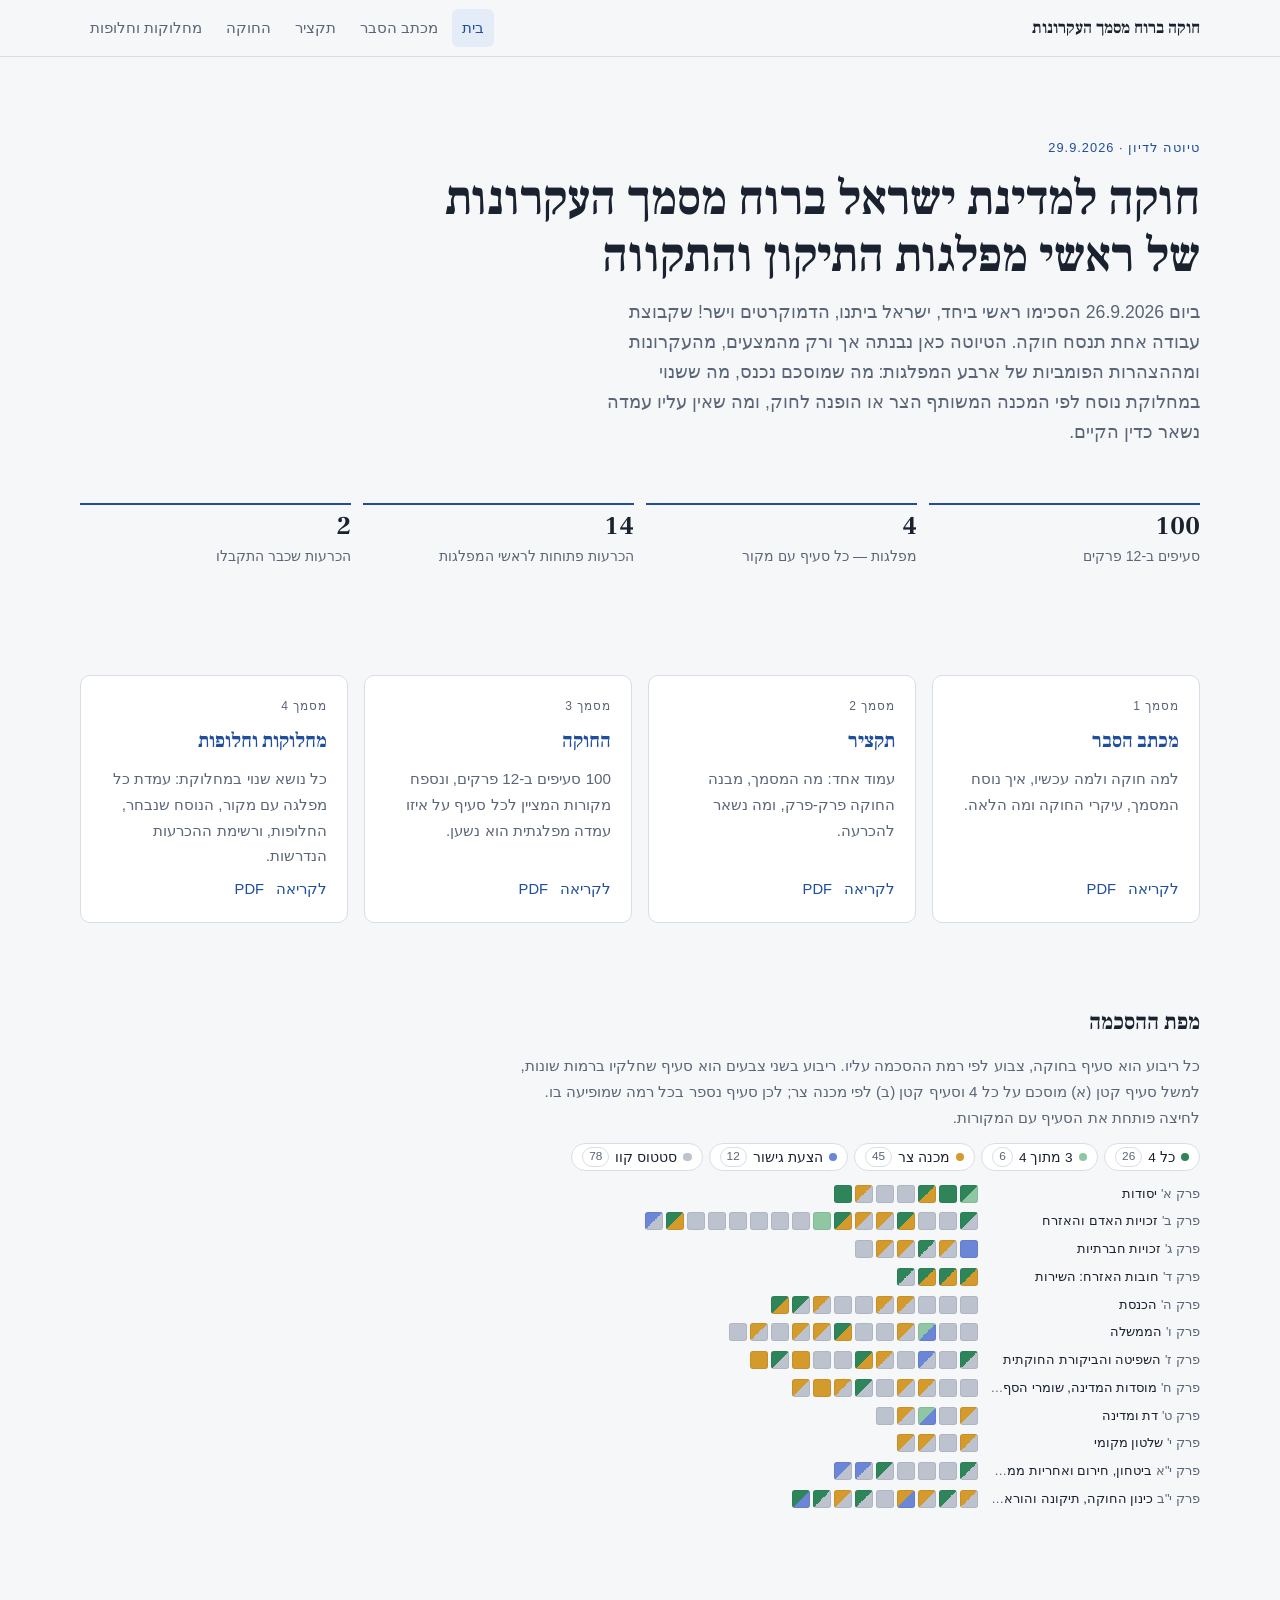
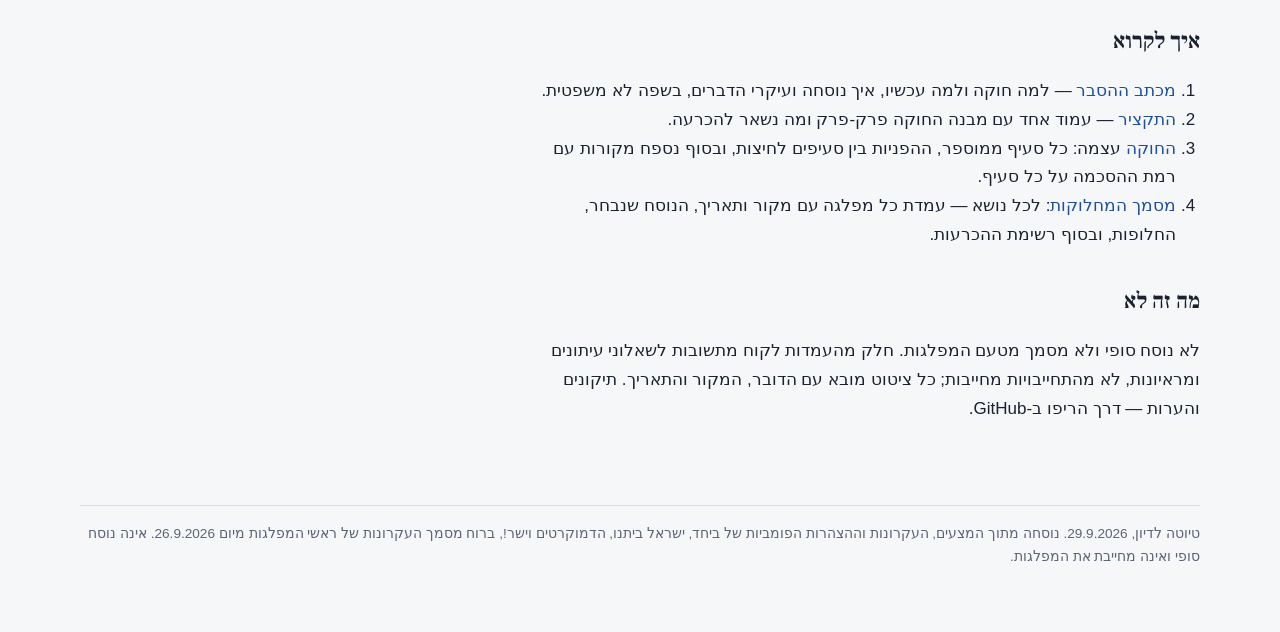
==== index.html @ c431f382 "ניסוח: הטיוטה נכתבה ברוח מסמך העקרונות, לא מטעמו Co-Authored-By: Claude Opus 5.5 <noreply@anthropic." ====
<!doctype html>
<html lang="he" dir="rtl">
<head>
<meta charset="utf-8">
<meta name="viewport" content="width=device-width, initial-scale=1, viewport-fit=cover">
<title>חוקה ברוח מסמך העקרונות — טיוטה לדיון</title>
<meta name="description" content="טיוטת חוקה למדינת ישראל שנוסחה מעמדות ביחד, ישראל ביתנו, הדמוקרטים וישר!">
<link rel="stylesheet" href="assets/style.css">
</head>
<body>
<header class="topbar"><div class="topbar-inner"><a class="brand" href="index.html">חוקה ברוח מסמך העקרונות</a><nav class="nav"><a href="index.html" aria-current="page">בית</a><a href="letter.html">מכתב הסבר</a><a href="summary.html">תקציר</a><a href="constitution.html">החוקה</a><a href="disputes.html">מחלוקות וחלופות</a></nav></div></header>
<main class="page" style="grid-template-columns: minmax(0, 1120px)">
<section class="hero">
<div class="stamp">טיוטה לדיון · 29.9.2026</div>
<h1>חוקה למדינת ישראל ברוח מסמך העקרונות של ראשי מפלגות התיקון והתקווה</h1>
<p>ביום 26.9.2026 הסכימו ראשי ביחד, ישראל ביתנו, הדמוקרטים וישר! שקבוצת עבודה אחת תנסח חוקה. הטיוטה כאן נבנתה אך ורק מהמצעים, מהעקרונות ומההצהרות הפומביות של ארבע המפלגות: מה שמוסכם נכנס, מה ששנוי במחלוקת נוסח לפי המכנה המשותף הצר או הופנה לחוק, ומה שאין עליו עמדה נשאר כדין הקיים.</p>
</section>
<div class="facts">
<div class="fact"><b>100</b><span>סעיפים ב-12 פרקים</span></div>
<div class="fact"><b>4</b><span>מפלגות — כל סעיף עם מקור</span></div>
<div class="fact"><b>14</b><span>הכרעות פתוחות לראשי המפלגות</span></div>
<div class="fact"><b>2</b><span>הכרעות שכבר התקבלו</span></div>
</div>
<div class="cards"><div class="card"><span class="num">מסמך 1</span><h2><a href="letter.html">מכתב הסבר</a></h2><p>למה חוקה ולמה עכשיו, איך נוסח המסמך, עיקרי החוקה ומה הלאה.</p><div class="links"><a href="letter.html">לקריאה</a><a href="pdf/מכתב-הסבר.pdf" download>PDF</a></div></div><div class="card"><span class="num">מסמך 2</span><h2><a href="summary.html">תקציר</a></h2><p>עמוד אחד: מה המסמך, מבנה החוקה פרק-פרק, ומה נשאר להכרעה.</p><div class="links"><a href="summary.html">לקריאה</a><a href="pdf/תקציר-החוקה.pdf" download>PDF</a></div></div><div class="card"><span class="num">מסמך 3</span><h2><a href="constitution.html">החוקה</a></h2><p>100 סעיפים ב-12 פרקים, ונספח מקורות המציין לכל סעיף על איזו עמדה מפלגתית הוא נשען.</p><div class="links"><a href="constitution.html">לקריאה</a><a href="pdf/חוקה-טיוטה.pdf" download>PDF</a></div></div><div class="card"><span class="num">מסמך 4</span><h2><a href="disputes.html">מחלוקות וחלופות</a></h2><p>כל נושא שנוי במחלוקת: עמדת כל מפלגה עם מקור, הנוסח שנבחר, החלופות, ורשימת ההכרעות הנדרשות.</p><div class="links"><a href="disputes.html">לקריאה</a><a href="pdf/מחלוקות-וחלופות.pdf" download>PDF</a></div></div></div>
<section class="home-map">
<h2>מפת ההסכמה</h2>
<p>כל ריבוע הוא סעיף בחוקה, צבוע לפי רמת ההסכמה עליו. ריבוע בשני צבעים הוא סעיף שחלקיו ברמות שונות, למשל סעיף קטן (א) מוסכם על כל 4 וסעיף קטן (ב) לפי מכנה צר; לכן סעיף נספר בכל רמה שמופיעה בו. לחיצה פותחת את הסעיף עם המקורות.</p>
<div class="chips"><span class="chip static" title="מוסכם על ארבע המפלגות"><span class="dot lvl-all4" aria-hidden="true"></span><span class="chip-label">כל 4</span><span class="chip-n">26</span></span><span class="chip static" title="שלוש מסכימות, הרביעית ללא עמדה"><span class="dot lvl-three" aria-hidden="true"></span><span class="chip-label">3 מתוך 4</span><span class="chip-n">6</span></span><span class="chip static" title="עמדה מפורשת של פחות משלוש מפלגות, אף אחת אינה מתנגדת; הנוסח צומצם או הופנה לחוק"><span class="dot lvl-narrow" aria-hidden="true"></span><span class="chip-label">מכנה צר</span><span class="chip-n">45</span></span><span class="chip static" title="נוסח שאינו של אף מפלגה אך נדרש כדי שהסעיף יעבוד"><span class="dot lvl-bridge" aria-hidden="true"></span><span class="chip-label">הצעת גישור</span><span class="chip-n">12</span></span><span class="chip static" title="אין עמדה מפלגתית: נשמר הדין הקיים או הופנה לחוק"><span class="dot lvl-sq" aria-hidden="true"></span><span class="chip-label">סטטוס קוו</span><span class="chip-n">78</span></span></div>
<div class="map" role="group" aria-label="מפת ההסכמה"><div class="map-row"><a class="map-ch" href="constitution.html#ch-א" title="פרק א&#x27; — יסודות">פרק א' <span>יסודות</span></a><div class="map-cells"><a class="cell" style="--c1:var(--l-all4);--c2:var(--l-three)" href="constitution.html#s-1" data-sec="1" title="1. מדינת ישראל — כל 4 / 3 מתוך 4" aria-label="1. מדינת ישראל — כל 4 / 3 מתוך 4"></a><a class="cell" style="--c1:var(--l-all4);--c2:var(--l-all4)" href="constitution.html#s-2" data-sec="2" title="2. ריבונות העם — כל 4" aria-label="2. ריבונות העם — כל 4"></a><a class="cell" style="--c1:var(--l-all4);--c2:var(--l-narrow)" href="constitution.html#s-3" data-sec="3" title="3. שלטון החוק והפרדת הרשויות — כל 4 / מכנה צר" aria-label="3. שלטון החוק והפרדת הרשויות — כל 4 / מכנה צר"></a><a class="cell" style="--c1:var(--l-sq);--c2:var(--l-sq)" href="constitution.html#s-4" data-sec="4" title="4. עלייה ושבות — סטטוס קוו" aria-label="4. עלייה ושבות — סטטוס קוו"></a><a class="cell" style="--c1:var(--l-sq);--c2:var(--l-sq)" href="constitution.html#s-5" data-sec="5" title="5. שפות — סטטוס קוו" aria-label="5. שפות — סטטוס קוו"></a><a class="cell" style="--c1:var(--l-narrow);--c2:var(--l-sq)" href="constitution.html#s-6" data-sec="6" title="6. בירת המדינה וסמליה — מכנה צר / סטטוס קוו" aria-label="6. בירת המדינה וסמליה — מכנה צר / סטטוס קוו"></a><a class="cell" style="--c1:var(--l-all4);--c2:var(--l-all4)" href="constitution.html#s-7" data-sec="7" title="7. עליונות החוקה — כל 4" aria-label="7. עליונות החוקה — כל 4"></a></div></div><div class="map-row"><a class="map-ch" href="constitution.html#ch-ב" title="פרק ב&#x27; — זכויות האדם והאזרח">פרק ב' <span>זכויות האדם והאזרח</span></a><div class="map-cells"><a class="cell" style="--c1:var(--l-all4);--c2:var(--l-sq)" href="constitution.html#s-8" data-sec="8" title="8. עקרונות יסוד — כל 4 / סטטוס קוו" aria-label="8. עקרונות יסוד — כל 4 / סטטוס קוו"></a><a class="cell" style="--c1:var(--l-sq);--c2:var(--l-sq)" href="constitution.html#s-9" data-sec="9" title="9. כבוד האדם, חייו וגופו — סטטוס קוו" aria-label="9. כבוד האדם, חייו וגופו — סטטוס קוו"></a><a class="cell" style="--c1:var(--l-sq);--c2:var(--l-sq)" href="constitution.html#s-10" data-sec="10" title="10. חירות אישית — סטטוס קוו" aria-label="10. חירות אישית — סטטוס קוו"></a><a class="cell" style="--c1:var(--l-all4);--c2:var(--l-narrow)" href="constitution.html#s-11" data-sec="11" title="11. שוויון — כל 4 / מכנה צר" aria-label="11. שוויון — כל 4 / מכנה צר"></a><a class="cell" style="--c1:var(--l-narrow);--c2:var(--l-sq)" href="constitution.html#s-12" data-sec="12" title="12. חופש הביטוי והעיתונות — מכנה צר / סטטוס קוו" aria-label="12. חופש הביטוי והעיתונות — מכנה צר / סטטוס קוו"></a><a class="cell" style="--c1:var(--l-narrow);--c2:var(--l-sq)" href="constitution.html#s-13" data-sec="13" title="13. חופש ההפגנה וההתאגדות — מכנה צר / סטטוס קוו" aria-label="13. חופש ההפגנה וההתאגדות — מכנה צר / סטטוס קוו"></a><a class="cell" style="--c1:var(--l-all4);--c2:var(--l-narrow)" href="constitution.html#s-14" data-sec="14" title="14. חופש הדת והמצפון וחופש מדת — כל 4 / מכנה צר" aria-label="14. חופש הדת והמצפון וחופש מדת — כל 4 / מכנה צר"></a><a class="cell" style="--c1:var(--l-three);--c2:var(--l-three)" href="constitution.html#s-15" data-sec="15" title="15. הזכות לנישואין ולחיי משפחה — 3 מתוך 4" aria-label="15. הזכות לנישואין ולחיי משפחה — 3 מתוך 4"></a><a class="cell" style="--c1:var(--l-sq);--c2:var(--l-sq)" href="constitution.html#s-16" data-sec="16" title="16. חופש התנועה — סטטוס קוו" aria-label="16. חופש התנועה — סטטוס קוו"></a><a class="cell" style="--c1:var(--l-sq);--c2:var(--l-sq)" href="constitution.html#s-17" data-sec="17" title="17. פרטיות וצנעת הפרט — סטטוס קוו" aria-label="17. פרטיות וצנעת הפרט — סטטוס קוו"></a><a class="cell" style="--c1:var(--l-sq);--c2:var(--l-sq)" href="constitution.html#s-18" data-sec="18" title="18. קניין — סטטוס קוו" aria-label="18. קניין — סטטוס קוו"></a><a class="cell" style="--c1:var(--l-sq);--c2:var(--l-sq)" href="constitution.html#s-19" data-sec="19" title="19. חופש העיסוק — סטטוס קוו" aria-label="19. חופש העיסוק — סטטוס קוו"></a><a class="cell" style="--c1:var(--l-sq);--c2:var(--l-sq)" href="constitution.html#s-20" data-sec="20" title="20. זכויות במעצר ובהליך הפלילי — סטטוס קוו" aria-label="20. זכויות במעצר ובהליך הפלילי — סטטוס קוו"></a><a class="cell" style="--c1:var(--l-sq);--c2:var(--l-sq)" href="constitution.html#s-21" data-sec="21" title="21. זכות הגישה לערכאות והליך הוגן — סטטוס קוו" aria-label="21. זכות הגישה לערכאות והליך הוגן — סטטוס קוו"></a><a class="cell" style="--c1:var(--l-all4);--c2:var(--l-narrow)" href="constitution.html#s-22" data-sec="22" title="22. זכויות בני המיעוטים — כל 4 / מכנה צר" aria-label="22. זכויות בני המיעוטים — כל 4 / מכנה צר"></a><a class="cell" style="--c1:var(--l-bridge);--c2:var(--l-sq)" href="constitution.html#s-23" data-sec="23" title="23. פסקת ההגבלה — הצעת גישור / סטטוס קוו" aria-label="23. פסקת ההגבלה — הצעת גישור / סטטוס קוו"></a></div></div><div class="map-row"><a class="map-ch" href="constitution.html#ch-ג" title="פרק ג&#x27; — זכויות חברתיות">פרק ג' <span>זכויות חברתיות</span></a><div class="map-cells"><a class="cell" style="--c1:var(--l-bridge);--c2:var(--l-bridge)" href="constitution.html#s-24" data-sec="24" title="24. חובת המדינה ומימוש הדרגתי — הצעת גישור" aria-label="24. חובת המדינה ומימוש הדרגתי — הצעת גישור"></a><a class="cell" style="--c1:var(--l-narrow);--c2:var(--l-sq)" href="constitution.html#s-25" data-sec="25" title="25. הזכות לחינוך — מכנה צר / סטטוס קוו" aria-label="25. הזכות לחינוך — מכנה צר / סטטוס קוו"></a><a class="cell" style="--c1:var(--l-all4);--c2:var(--l-sq)" href="constitution.html#s-26" data-sec="26" title="26. חינוך ממלכתי ולימודי ליבה — כל 4 / סטטוס קוו" aria-label="26. חינוך ממלכתי ולימודי ליבה — כל 4 / סטטוס קוו"></a><a class="cell" style="--c1:var(--l-narrow);--c2:var(--l-sq)" href="constitution.html#s-27" data-sec="27" title="27. הזכות לבריאות — מכנה צר / סטטוס קוו" aria-label="27. הזכות לבריאות — מכנה צר / סטטוס קוו"></a><a class="cell" style="--c1:var(--l-narrow);--c2:var(--l-sq)" href="constitution.html#s-28" data-sec="28" title="28. דיור ורמת חיים נאותה — מכנה צר / סטטוס קוו" aria-label="28. דיור ורמת חיים נאותה — מכנה צר / סטטוס קוו"></a><a class="cell" style="--c1:var(--l-sq);--c2:var(--l-sq)" href="constitution.html#s-29" data-sec="29" title="29. זכויות עובדים — סטטוס קוו" aria-label="29. זכויות עובדים — סטטוס קוו"></a></div></div><div class="map-row"><a class="map-ch" href="constitution.html#ch-ד" title="פרק ד&#x27; — חובות האזרח: השירות">פרק ד' <span>חובות האזרח: השירות</span></a><div class="map-cells"><a class="cell" style="--c1:var(--l-all4);--c2:var(--l-narrow)" href="constitution.html#s-30" data-sec="30" title="30. חובת השירות — כל 4 / מכנה צר" aria-label="30. חובת השירות — כל 4 / מכנה צר"></a><a class="cell" style="--c1:var(--l-all4);--c2:var(--l-narrow)" href="constitution.html#s-31" data-sec="31" title="31. שוויון בנטל השירות — כל 4 / מכנה צר" aria-label="31. שוויון בנטל השירות — כל 4 / מכנה צר"></a><a class="cell" style="--c1:var(--l-all4);--c2:var(--l-narrow)" href="constitution.html#s-32" data-sec="32" title="32. השירות האזרחי — כל 4 / מכנה צר" aria-label="32. השירות האזרחי — כל 4 / מכנה צר"></a><a class="cell" style="--c1:var(--l-all4);--c2:var(--l-sq)" href="constitution.html#s-33" data-sec="33" title="33. תוצאות אי-קיום חובת השירות — כל 4 / סטטוס קוו" aria-label="33. תוצאות אי-קיום חובת השירות — כל 4 / סטטוס קוו"></a></div></div><div class="map-row"><a class="map-ch" href="constitution.html#ch-ה" title="פרק ה&#x27; — הכנסת">פרק ה' <span>הכנסת</span></a><div class="map-cells"><a class="cell" style="--c1:var(--l-sq);--c2:var(--l-sq)" href="constitution.html#s-34" data-sec="34" title="34. הכנסת — סטטוס קוו" aria-label="34. הכנסת — סטטוס קוו"></a><a class="cell" style="--c1:var(--l-sq);--c2:var(--l-sq)" href="constitution.html#s-35" data-sec="35" title="35. הבחירות לכנסת — סטטוס קוו" aria-label="35. הבחירות לכנסת — סטטוס קוו"></a><a class="cell" style="--c1:var(--l-sq);--c2:var(--l-sq)" href="constitution.html#s-36" data-sec="36" title="36. תקופת כהונתה של הכנסת — סטטוס קוו" aria-label="36. תקופת כהונתה של הכנסת — סטטוס קוו"></a><a class="cell" style="--c1:var(--l-narrow);--c2:var(--l-sq)" href="constitution.html#s-37" data-sec="37" title="37. סיום כהונת הכנסת לפני זמנה ורציפותה — מכנה צר / סטטוס קוו" aria-label="37. סיום כהונת הכנסת לפני זמנה ורציפותה — מכנה צר / סטטוס קוו"></a><a class="cell" style="--c1:var(--l-narrow);--c2:var(--l-sq)" href="constitution.html#s-38" data-sec="38" title="38. חברי הכנסת — מכנה צר / סטטוס קוו" aria-label="38. חברי הכנסת — מכנה צר / סטטוס קוו"></a><a class="cell" style="--c1:var(--l-sq);--c2:var(--l-sq)" href="constitution.html#s-39" data-sec="39" title="39. חסינות חברי הכנסת — סטטוס קוו" aria-label="39. חסינות חברי הכנסת — סטטוס קוו"></a><a class="cell" style="--c1:var(--l-sq);--c2:var(--l-sq)" href="constitution.html#s-40" data-sec="40" title="40. סדרי עבודתה של הכנסת — סטטוס קוו" aria-label="40. סדרי עבודתה של הכנסת — סטטוס קוו"></a><a class="cell" style="--c1:var(--l-narrow);--c2:var(--l-sq)" href="constitution.html#s-41" data-sec="41" title="41. אחריות הממשלה בפני הכנסת — מכנה צר / סטטוס קוו" aria-label="41. אחריות הממשלה בפני הכנסת — מכנה צר / סטטוס קוו"></a><a class="cell" style="--c1:var(--l-all4);--c2:var(--l-sq)" href="constitution.html#s-42" data-sec="42" title="42. חקיקה — כל 4 / סטטוס קוו" aria-label="42. חקיקה — כל 4 / סטטוס קוו"></a><a class="cell" style="--c1:var(--l-all4);--c2:var(--l-narrow)" href="constitution.html#s-43" data-sec="43" title="43. חקיקת יסוד ותיקון החוקה — כל 4 / מכנה צר" aria-label="43. חקיקת יסוד ותיקון החוקה — כל 4 / מכנה צר"></a></div></div><div class="map-row"><a class="map-ch" href="constitution.html#ch-ו" title="פרק ו&#x27; — הממשלה">פרק ו' <span>הממשלה</span></a><div class="map-cells"><a class="cell" style="--c1:var(--l-sq);--c2:var(--l-sq)" href="constitution.html#s-44" data-sec="44" title="44. הממשלה — סטטוס קוו" aria-label="44. הממשלה — סטטוס קוו"></a><a class="cell" style="--c1:var(--l-sq);--c2:var(--l-sq)" href="constitution.html#s-45" data-sec="45" title="45. הרכב הממשלה — סטטוס קוו" aria-label="45. הרכב הממשלה — סטטוס קוו"></a><a class="cell" style="--c1:var(--l-three);--c2:var(--l-bridge)" href="constitution.html#s-46" data-sec="46" title="46. ממשלה מצומצמת — 3 מתוך 4 / הצעת גישור" aria-label="46. ממשלה מצומצמת — 3 מתוך 4 / הצעת גישור"></a><a class="cell" style="--c1:var(--l-narrow);--c2:var(--l-sq)" href="constitution.html#s-47" data-sec="47" title="47. הטלת הרכבת הממשלה — מכנה צר / סטטוס קוו" aria-label="47. הטלת הרכבת הממשלה — מכנה צר / סטטוס קוו"></a><a class="cell" style="--c1:var(--l-sq);--c2:var(--l-sq)" href="constitution.html#s-48" data-sec="48" title="48. כינון הממשלה — סטטוס קוו" aria-label="48. כינון הממשלה — סטטוס קוו"></a><a class="cell" style="--c1:var(--l-sq);--c2:var(--l-sq)" href="constitution.html#s-49" data-sec="49" title="49. אי-אמון בממשלה — סטטוס קוו" aria-label="49. אי-אמון בממשלה — סטטוס קוו"></a><a class="cell" style="--c1:var(--l-all4);--c2:var(--l-narrow)" href="constitution.html#s-50" data-sec="50" title="50. תקופת כהונת ראש הממשלה — כל 4 / מכנה צר" aria-label="50. תקופת כהונת ראש הממשלה — כל 4 / מכנה צר"></a><a class="cell" style="--c1:var(--l-narrow);--c2:var(--l-sq)" href="constitution.html#s-51" data-sec="51" title="51. הפסקת כהונה וממשלת מעבר — מכנה צר / סטטוס קוו" aria-label="51. הפסקת כהונה וממשלת מעבר — מכנה צר / סטטוס קוו"></a><a class="cell" style="--c1:var(--l-narrow);--c2:var(--l-sq)" href="constitution.html#s-52" data-sec="52" title="52. כשירות, טוהר המידות ואתיקה — מכנה צר / סטטוס קוו" aria-label="52. כשירות, טוהר המידות ואתיקה — מכנה צר / סטטוס קוו"></a><a class="cell" style="--c1:var(--l-sq);--c2:var(--l-sq)" href="constitution.html#s-53" data-sec="53" title="53. אחריות הממשלה וסדרי עבודתה — סטטוס קוו" aria-label="53. אחריות הממשלה וסדרי עבודתה — סטטוס קוו"></a><a class="cell" style="--c1:var(--l-narrow);--c2:var(--l-sq)" href="constitution.html#s-54" data-sec="54" title="54. שירות המדינה ומינויים — מכנה צר / סטטוס קוו" aria-label="54. שירות המדינה ומינויים — מכנה צר / סטטוס קוו"></a><a class="cell" style="--c1:var(--l-sq);--c2:var(--l-sq)" href="constitution.html#s-55" data-sec="55" title="55. צבא ההגנה לישראל — סטטוס קוו" aria-label="55. צבא ההגנה לישראל — סטטוס קוו"></a></div></div><div class="map-row"><a class="map-ch" href="constitution.html#ch-ז" title="פרק ז&#x27; — השפיטה והביקורת החוקתית">פרק ז' <span>השפיטה והביקורת החוקתית</span></a><div class="map-cells"><a class="cell" style="--c1:var(--l-all4);--c2:var(--l-sq)" href="constitution.html#s-56" data-sec="56" title="56. הרשות השופטת ועצמאותה — כל 4 / סטטוס קוו" aria-label="56. הרשות השופטת ועצמאותה — כל 4 / סטטוס קוו"></a><a class="cell" style="--c1:var(--l-sq);--c2:var(--l-sq)" href="constitution.html#s-57" data-sec="57" title="57. בתי המשפט — סטטוס קוו" aria-label="57. בתי המשפט — סטטוס קוו"></a><a class="cell" style="--c1:var(--l-bridge);--c2:var(--l-sq)" href="constitution.html#s-58" data-sec="58" title="58. בית המשפט העליון — הצעת גישור / סטטוס קוו" aria-label="58. בית המשפט העליון — הצעת גישור / סטטוס קוו"></a><a class="cell" style="--c1:var(--l-sq);--c2:var(--l-sq)" href="constitution.html#s-59" data-sec="59" title="59. בתי דין ורשויות שיפוט אחרות — סטטוס קוו" aria-label="59. בתי דין ורשויות שיפוט אחרות — סטטוס קוו"></a><a class="cell" style="--c1:var(--l-narrow);--c2:var(--l-sq)" href="constitution.html#s-60" data-sec="60" title="60. מינוי שופטים — מכנה צר / סטטוס קוו" aria-label="60. מינוי שופטים — מכנה צר / סטטוס קוו"></a><a class="cell" style="--c1:var(--l-all4);--c2:var(--l-narrow)" href="constitution.html#s-61" data-sec="61" title="61. הוועדה לבחירת שופטים — כל 4 / מכנה צר" aria-label="61. הוועדה לבחירת שופטים — כל 4 / מכנה צר"></a><a class="cell" style="--c1:var(--l-sq);--c2:var(--l-sq)" href="constitution.html#s-62" data-sec="62" title="62. כהונת שופט — סטטוס קוו" aria-label="62. כהונת שופט — סטטוס קוו"></a><a class="cell" style="--c1:var(--l-sq);--c2:var(--l-sq)" href="constitution.html#s-63" data-sec="63" title="63. אי-תלות השופט — סטטוס קוו" aria-label="63. אי-תלות השופט — סטטוס קוו"></a><a class="cell" style="--c1:var(--l-narrow);--c2:var(--l-narrow)" href="constitution.html#s-64" data-sec="64" title="64. עצמאות מנהלית ותקציבית — מכנה צר" aria-label="64. עצמאות מנהלית ותקציבית — מכנה צר"></a><a class="cell" style="--c1:var(--l-all4);--c2:var(--l-sq)" href="constitution.html#s-65" data-sec="65" title="65. הביקורת החוקתית — כל 4 / סטטוס קוו" aria-label="65. הביקורת החוקתית — כל 4 / סטטוס קוו"></a><a class="cell" style="--c1:var(--l-narrow);--c2:var(--l-narrow)" href="constitution.html#s-66" data-sec="66" title="66. ביקורת על הוראות חוקתיות — מכנה צר" aria-label="66. ביקורת על הוראות חוקתיות — מכנה צר"></a></div></div><div class="map-row"><a class="map-ch" href="constitution.html#ch-ח" title="פרק ח&#x27; — מוסדות המדינה, שומרי הסף והשירות הציבורי">פרק ח' <span>מוסדות המדינה, שומרי הסף והשירות הציבורי</span></a><div class="map-cells"><a class="cell" style="--c1:var(--l-sq);--c2:var(--l-sq)" href="constitution.html#s-67" data-sec="67" title="67. נשיא המדינה — סטטוס קוו" aria-label="67. נשיא המדינה — סטטוס קוו"></a><a class="cell" style="--c1:var(--l-sq);--c2:var(--l-sq)" href="constitution.html#s-68" data-sec="68" title="68. תפקידי נשיא המדינה וסמכויותיו — סטטוס קוו" aria-label="68. תפקידי נשיא המדינה וסמכויותיו — סטטוס קוו"></a><a class="cell" style="--c1:var(--l-narrow);--c2:var(--l-sq)" href="constitution.html#s-69" data-sec="69" title="69. היועץ המשפטי לממשלה — מכנה צר / סטטוס קוו" aria-label="69. היועץ המשפטי לממשלה — מכנה צר / סטטוס קוו"></a><a class="cell" style="--c1:var(--l-narrow);--c2:var(--l-sq)" href="constitution.html#s-70" data-sec="70" title="70. התביעה הכללית, חוות הדעת והייצוג — מכנה צר / סטטוס קוו" aria-label="70. התביעה הכללית, חוות הדעת והייצוג — מכנה צר / סטטוס קוו"></a><a class="cell" style="--c1:var(--l-sq);--c2:var(--l-sq)" href="constitution.html#s-71" data-sec="71" title="71. מבקר המדינה ונציב תלונות הציבור — סטטוס קוו" aria-label="71. מבקר המדינה ונציב תלונות הציבור — סטטוס קוו"></a><a class="cell" style="--c1:var(--l-all4);--c2:var(--l-sq)" href="constitution.html#s-72" data-sec="72" title="72. ועדת הבחירות המרכזית וטוהר הבחירות — כל 4 / סטטוס קוו" aria-label="72. ועדת הבחירות המרכזית וטוהר הבחירות — כל 4 / סטטוס קוו"></a><a class="cell" style="--c1:var(--l-narrow);--c2:var(--l-sq)" href="constitution.html#s-73" data-sec="73" title="73. שירות המדינה ונציב שירות המדינה — מכנה צר / סטטוס קוו" aria-label="73. שירות המדינה ונציב שירות המדינה — מכנה צר / סטטוס קוו"></a><a class="cell" style="--c1:var(--l-narrow);--c2:var(--l-narrow)" href="constitution.html#s-74" data-sec="74" title="74. שומרי הסף — מכנה צר" aria-label="74. שומרי הסף — מכנה צר"></a><a class="cell" style="--c1:var(--l-narrow);--c2:var(--l-sq)" href="constitution.html#s-75" data-sec="75" title="75. טוהר המידות והמאבק בשחיתות — מכנה צר / סטטוס קוו" aria-label="75. טוהר המידות והמאבק בשחיתות — מכנה צר / סטטוס קוו"></a></div></div><div class="map-row"><a class="map-ch" href="constitution.html#ch-ט" title="פרק ט&#x27; — דת ומדינה">פרק ט' <span>דת ומדינה</span></a><div class="map-cells"><a class="cell" style="--c1:var(--l-narrow);--c2:var(--l-sq)" href="constitution.html#s-76" data-sec="76" title="76. מורשת ישראל וחירות בענייני דת — מכנה צר / סטטוס קוו" aria-label="76. מורשת ישראל וחירות בענייני דת — מכנה צר / סטטוס קוו"></a><a class="cell" style="--c1:var(--l-sq);--c2:var(--l-sq)" href="constitution.html#s-77" data-sec="77" title="77. שבת ומועדי ישראל — סטטוס קוו" aria-label="77. שבת ומועדי ישראל — סטטוס קוו"></a><a class="cell" style="--c1:var(--l-three);--c2:var(--l-bridge)" href="constitution.html#s-78" data-sec="78" title="78. צביון המרחב הציבורי בשבת ובמועדי ישראל — 3 מתוך 4 / הצעת גישור" aria-label="78. צביון המרחב הציבורי בשבת ובמועדי ישראל — 3 מתוך 4 / הצעת גישור"></a><a class="cell" style="--c1:var(--l-narrow);--c2:var(--l-sq)" href="constitution.html#s-79" data-sec="79" title="79. שירותי הדת — מכנה צר / סטטוס קוו" aria-label="79. שירותי הדת — מכנה צר / סטטוס קוו"></a><a class="cell" style="--c1:var(--l-sq);--c2:var(--l-sq)" href="constitution.html#s-80" data-sec="80" title="80. חינוך ושיפוט בענייני דת — סטטוס קוו" aria-label="80. חינוך ושיפוט בענייני דת — סטטוס קוו"></a></div></div><div class="map-row"><a class="map-ch" href="constitution.html#ch-י" title="פרק י&#x27; — שלטון מקומי">פרק י' <span>שלטון מקומי</span></a><div class="map-cells"><a class="cell" style="--c1:var(--l-narrow);--c2:var(--l-sq)" href="constitution.html#s-81" data-sec="81" title="81. הרשויות המקומיות — מכנה צר / סטטוס קוו" aria-label="81. הרשויות המקומיות — מכנה צר / סטטוס קוו"></a><a class="cell" style="--c1:var(--l-sq);--c2:var(--l-sq)" href="constitution.html#s-82" data-sec="82" title="82. הבחירות לרשויות המקומיות — סטטוס קוו" aria-label="82. הבחירות לרשויות המקומיות — סטטוס קוו"></a><a class="cell" style="--c1:var(--l-narrow);--c2:var(--l-sq)" href="constitution.html#s-83" data-sec="83" title="83. עצמאות הרשות המקומית ופיקוח המדינה — מכנה צר / סטטוס קוו" aria-label="83. עצמאות הרשות המקומית ופיקוח המדינה — מכנה צר / סטטוס קוו"></a><a class="cell" style="--c1:var(--l-narrow);--c2:var(--l-sq)" href="constitution.html#s-84" data-sec="84" title="84. משאבי הרשויות המקומיות — מכנה צר / סטטוס קוו" aria-label="84. משאבי הרשויות המקומיות — מכנה צר / סטטוס קוו"></a></div></div><div class="map-row"><a class="map-ch" href="constitution.html#ch-יא" title="פרק י&quot;א — ביטחון, חירום ואחריות ממלכתית">פרק י"א <span>ביטחון, חירום ואחריות ממלכתית</span></a><div class="map-cells"><a class="cell" style="--c1:var(--l-all4);--c2:var(--l-sq)" href="constitution.html#s-85" data-sec="85" title="85. צבא ההגנה לישראל — כל 4 / סטטוס קוו" aria-label="85. צבא ההגנה לישראל — כל 4 / סטטוס קוו"></a><a class="cell" style="--c1:var(--l-sq);--c2:var(--l-sq)" href="constitution.html#s-86" data-sec="86" title="86. שירותי הביטחון — סטטוס קוו" aria-label="86. שירותי הביטחון — סטטוס קוו"></a><a class="cell" style="--c1:var(--l-sq);--c2:var(--l-sq)" href="constitution.html#s-87" data-sec="87" title="87. פתיחה במלחמה ופעולה צבאית משמעותית — סטטוס קוו" aria-label="87. פתיחה במלחמה ופעולה צבאית משמעותית — סטטוס קוו"></a><a class="cell" style="--c1:var(--l-sq);--c2:var(--l-sq)" href="constitution.html#s-88" data-sec="88" title="88. פיקוח הכנסת על מערכת הביטחון — סטטוס קוו" aria-label="88. פיקוח הכנסת על מערכת הביטחון — סטטוס קוו"></a><a class="cell" style="--c1:var(--l-all4);--c2:var(--l-sq)" href="constitution.html#s-89" data-sec="89" title="89. ועדת חקירה ממלכתית — כל 4 / סטטוס קוו" aria-label="89. ועדת חקירה ממלכתית — כל 4 / סטטוס קוו"></a><a class="cell" style="--c1:var(--l-bridge);--c2:var(--l-sq)" href="constitution.html#s-90" data-sec="90" title="90. מצב חירום — הצעת גישור / סטטוס קוו" aria-label="90. מצב חירום — הצעת גישור / סטטוס קוו"></a><a class="cell" style="--c1:var(--l-bridge);--c2:var(--l-sq)" href="constitution.html#s-91" data-sec="91" title="91. תקנות שעת חירום וזכויות שאין לגרוע מהן — הצעת גישור / סטטוס קוו" aria-label="91. תקנות שעת חירום וזכויות שאין לגרוע מהן — הצעת גישור / סטטוס קוו"></a></div></div><div class="map-row"><a class="map-ch" href="constitution.html#ch-יב" title="פרק י&quot;ב — כינון החוקה, תיקונה והוראות מעבר">פרק י"ב <span>כינון החוקה, תיקונה והוראות מעבר</span></a><div class="map-cells"><a class="cell" style="--c1:var(--l-narrow);--c2:var(--l-sq)" href="constitution.html#s-92" data-sec="92" title="92. תיקון החוקה — מכנה צר / סטטוס קוו" aria-label="92. תיקון החוקה — מכנה צר / סטטוס קוו"></a><a class="cell" style="--c1:var(--l-all4);--c2:var(--l-sq)" href="constitution.html#s-93" data-sec="93" title="93. הליך לאישור הסכם מדיני או ויתור על שטח — כל 4 / סטטוס קוו" aria-label="93. הליך לאישור הסכם מדיני או ויתור על שטח — כל 4 / סטטוס קוו"></a><a class="cell" style="--c1:var(--l-narrow);--c2:var(--l-sq)" href="constitution.html#s-94" data-sec="94" title="94. משאל עם — מכנה צר / סטטוס קוו" aria-label="94. משאל עם — מכנה צר / סטטוס קוו"></a><a class="cell" style="--c1:var(--l-narrow);--c2:var(--l-bridge)" href="constitution.html#s-95" data-sec="95" title="95. כינון החוקה — מכנה צר / הצעת גישור" aria-label="95. כינון החוקה — מכנה צר / הצעת גישור"></a><a class="cell" style="--c1:var(--l-sq);--c2:var(--l-sq)" href="constitution.html#s-96" data-sec="96" title="96. פרסום ונוסח מחייב — סטטוס קוו" aria-label="96. פרסום ונוסח מחייב — סטטוס קוו"></a><a class="cell" style="--c1:var(--l-all4);--c2:var(--l-sq)" href="constitution.html#s-97" data-sec="97" title="97. הוראות מעבר – חוקי היסוד והדין הקיים — כל 4 / סטטוס קוו" aria-label="97. הוראות מעבר – חוקי היסוד והדין הקיים — כל 4 / סטטוס קוו"></a><a class="cell" style="--c1:var(--l-narrow);--c2:var(--l-sq)" href="constitution.html#s-98" data-sec="98" title="98. הוראות מעבר – רציפות רשויות השלטון — מכנה צר / סטטוס קוו" aria-label="98. הוראות מעבר – רציפות רשויות השלטון — מכנה צר / סטטוס קוו"></a><a class="cell" style="--c1:var(--l-all4);--c2:var(--l-sq)" href="constitution.html#s-99" data-sec="99" title="99. הוראות מעבר – השפיטה, הביקורת החוקתית והייעוץ המשפטי לממשלה — כל 4 / סטטוס קוו" aria-label="99. הוראות מעבר – השפיטה, הביקורת החוקתית והייעוץ המשפטי לממשלה — כל 4 / סטטוס קוו"></a><a class="cell" style="--c1:var(--l-all4);--c2:var(--l-bridge)" href="constitution.html#s-100" data-sec="100" title="100. הוראות מעבר – חקיקה משלימה ומועדים — כל 4 / הצעת גישור" aria-label="100. הוראות מעבר – חקיקה משלימה ומועדים — כל 4 / הצעת גישור"></a></div></div></div>
</section>
<section class="method">
<h2>איך לקרוא</h2>
<ol>
<li><a href="letter.html">מכתב ההסבר</a> — למה חוקה ולמה עכשיו, איך נוסחה ועיקרי הדברים, בשפה לא משפטית.</li>
<li><a href="summary.html">התקציר</a> — עמוד אחד עם מבנה החוקה פרק-פרק ומה נשאר להכרעה.</li>
<li><a href="constitution.html">החוקה</a> עצמה: כל סעיף ממוספר, ההפניות בין סעיפים לחיצות, ובסוף נספח מקורות עם רמת ההסכמה על כל סעיף.</li>
<li><a href="disputes.html">מסמך המחלוקות</a>: לכל נושא — עמדת כל מפלגה עם מקור ותאריך, הנוסח שנבחר, החלופות, ובסוף רשימת ההכרעות.</li>
</ol>
<h2>מה זה לא</h2>
<p>לא נוסח סופי ולא מסמך מטעם המפלגות. חלק מהעמדות לקוח מתשובות לשאלוני עיתונים ומראיונות, לא מהתחייבויות מחייבות; כל ציטוט מובא עם הדובר, המקור והתאריך. תיקונים והערות — דרך הריפו ב-GitHub.</p>
</section>
</main>
<footer>טיוטה לדיון, 29.9.2026. נוסחה מתוך המצעים, העקרונות וההצהרות הפומביות של ביחד, ישראל ביתנו, הדמוקרטים וישר!, ברוח מסמך העקרונות של ראשי המפלגות מיום 26.9.2026. אינה נוסח סופי ואינה מחייבת את המפלגות.</footer>
</body>
</html>
---- assets/style.css ----
/* Layout: one reading column (72ch) under a slim top bar; the constitution page adds a sticky chapter rail on wide screens. */
@font-face { font-family: "Frank Ruhl Libre"; font-weight: 400; src: url("fonts/frank-ruhl-libre-hebrew-400-normal.woff2") format("woff2"); font-display: swap; }
@font-face { font-family: "Frank Ruhl Libre"; font-weight: 500; src: url("fonts/frank-ruhl-libre-hebrew-500-normal.woff2") format("woff2"); font-display: swap; }
@font-face { font-family: "Frank Ruhl Libre"; font-weight: 700; src: url("fonts/frank-ruhl-libre-hebrew-700-normal.woff2") format("woff2"); font-display: swap; }
@font-face { font-family: "Frank Ruhl Libre Latin"; font-weight: 400; src: url("fonts/frank-ruhl-libre-latin-400-normal.woff2") format("woff2"); font-display: swap; }
@font-face { font-family: "Frank Ruhl Libre Latin"; font-weight: 700; src: url("fonts/frank-ruhl-libre-latin-700-normal.woff2") format("woff2"); font-display: swap; }
@font-face { font-family: "Heebo"; font-weight: 400; src: url("fonts/heebo-hebrew-400-normal.woff2") format("woff2"); font-display: swap; }
@font-face { font-family: "Heebo"; font-weight: 500; src: url("fonts/heebo-hebrew-500-normal.woff2") format("woff2"); font-display: swap; }
@font-face { font-family: "Heebo"; font-weight: 700; src: url("fonts/heebo-hebrew-700-normal.woff2") format("woff2"); font-display: swap; }
@font-face { font-family: "Heebo Latin"; font-weight: 400; src: url("fonts/heebo-latin-400-normal.woff2") format("woff2"); font-display: swap; }
@font-face { font-family: "Heebo Latin"; font-weight: 700; src: url("fonts/heebo-latin-700-normal.woff2") format("woff2"); font-display: swap; }

:root {
  --bg: #f6f7f9;
  --surface: #ffffff;
  --fg: #1a2230;
  --muted: #5a6577;
  --line: #d9dee6;
  --accent: #1f4e9c;
  --accent-soft: #e4ecf8;
  --open: #9a5b00;
  --open-soft: #fbf1df;
  --done: #1d6b3a;
  --done-soft: #e2f2e7;
  --l-all4: #2f855a;
  --l-three: #8fc7a2;
  --l-narrow: #d49a2b;
  --l-bridge: #6b86d6;
  --l-sq: #bcc3ce;
  --serif: "Frank Ruhl Libre", "Frank Ruhl Libre Latin", "David", "Times New Roman", serif;
  --sans: "Heebo", "Heebo Latin", "Arial Hebrew", "Segoe UI", Arial, sans-serif;
  color-scheme: light;
}
@media (prefers-color-scheme: dark) {
  :root:not([data-theme="light"]) {
    --bg: #11161e; --surface: #182029; --fg: #e5e9ef; --muted: #9aa6b6; --line: #2b3541;
    --accent: #8fb0ea; --accent-soft: #1e2c44; --open: #e2b15c; --open-soft: #3a2d14; --done: #7fcf9a; --done-soft: #16301f;
    --l-all4: #5cc38a; --l-three: #2f6f4b; --l-narrow: #e0ad4f; --l-bridge: #8aa3ea; --l-sq: #4a5462;
    color-scheme: dark;
  }
}
:root[data-theme="dark"] {
  --bg: #11161e; --surface: #182029; --fg: #e5e9ef; --muted: #9aa6b6; --line: #2b3541;
  --accent: #8fb0ea; --accent-soft: #1e2c44; --open: #e2b15c; --open-soft: #3a2d14; --done: #7fcf9a; --done-soft: #16301f;
    --l-all4: #5cc38a; --l-three: #2f6f4b; --l-narrow: #e0ad4f; --l-bridge: #8aa3ea; --l-sq: #4a5462;
  color-scheme: dark;
}

* { box-sizing: border-box; }
html { height: 100%; }
body {
  margin: 0; background: var(--bg); color: var(--fg);
  font-family: var(--sans); font-size: 17px; line-height: 1.7;
  padding-inline: 16px; padding-block: 0 64px;
  -webkit-font-smoothing: antialiased;
}
a { color: var(--accent); text-decoration: none; }
a:hover, a:focus-visible { text-decoration: underline; }
:focus-visible { outline: 2px solid var(--accent); outline-offset: 2px; }

/* top bar */
.topbar {
  position: sticky; top: 0; z-index: 10; margin-inline: -16px; padding-inline: 16px;
  background: color-mix(in srgb, var(--bg) 88%, transparent); backdrop-filter: blur(8px);
  border-bottom: 1px solid var(--line);
}
.topbar-inner { max-width: 1120px; margin-inline: auto; display: flex; align-items: center; gap: 20px; flex-wrap: wrap; min-height: 56px; }
.brand { font-family: var(--serif); font-weight: 700; font-size: 1.05rem; color: var(--fg); white-space: nowrap; }
.nav { display: flex; gap: 4px; flex-wrap: wrap; margin-inline-start: auto; }
.nav a { padding: 6px 10px; border-radius: 6px; color: var(--muted); font-size: 0.95rem; }
@media (max-width: 640px) { .topbar { position: static; } }
.nav a[aria-current="page"] { color: var(--accent); background: var(--accent-soft); }
.nav a:hover { color: var(--fg); text-decoration: none; }

/* page frame */
.page { max-width: 1120px; margin-inline: auto; display: grid; grid-template-columns: minmax(0, 72ch); justify-content: center; gap: 40px; padding-top: 40px; }
.page.with-rail { grid-template-columns: 230px minmax(0, 72ch); justify-content: center; }
@media (max-width: 900px) { .page.with-rail { grid-template-columns: minmax(0, 72ch); } .rail { display: none; } }
@media (min-width: 901px) { details.rail-mobile { display: none; } }
.rail { position: sticky; top: 72px; align-self: start; max-height: calc(100vh - 88px); overflow: auto; font-size: 0.9rem; }
.rail h2 { font-family: var(--sans); font-size: 0.75rem; letter-spacing: 0.08em; text-transform: uppercase; color: var(--muted); margin: 0 0 8px; }
.rail ol { list-style: none; margin: 0; padding: 0; display: flex; flex-direction: column; gap: 2px; }
.rail a { display: block; padding: 4px 8px; border-radius: 6px; color: var(--muted); }
.rail a:hover { color: var(--fg); background: var(--surface); text-decoration: none; }
details.rail-mobile { margin-bottom: 8px; }
details.rail-mobile summary { cursor: pointer; color: var(--accent); font-weight: 500; }

/* typography */
.doc h1 { font-family: var(--serif); font-weight: 700; font-size: clamp(1.7rem, 3.4vw, 2.4rem); line-height: 1.25; margin: 0 0 8px; text-wrap: balance; }
.doc h2 { font-family: var(--serif); font-weight: 700; font-size: 1.45rem; line-height: 1.3; margin: 2.2em 0 0.6em; padding-top: 0.6em; border-top: 1px solid var(--line); text-wrap: balance; }
.doc h2:first-of-type { border-top: 0; padding-top: 0; }
.doc h3 { font-family: var(--serif); font-weight: 500; font-size: 1.15rem; margin: 1.6em 0 0.4em; text-wrap: balance; }
.doc p { margin: 0 0 1em; }
.doc ul, .doc ol { padding-inline-start: 1.4em; margin: 0 0 1em; }
.doc li { margin-bottom: 0.35em; }
.doc li p { margin: 0; }
.doc strong { font-weight: 700; }
.lede { color: var(--muted); font-size: 1.05rem; margin-bottom: 1.5em; }
.meta { font-size: 0.9rem; color: var(--muted); display: flex; gap: 12px; flex-wrap: wrap; align-items: center; margin-bottom: 28px; }
.meta .pdf { border: 1px solid var(--line); border-radius: 6px; padding: 3px 10px; background: var(--surface); }

/* constitution body: legislative serif */
.legal p.sec { font-family: var(--serif); font-size: 1.08rem; line-height: 1.75; text-align: justify; text-align-last: right; scroll-margin-top: 80px; }
.legal p.sec strong { font-weight: 700; }
.legal p.sec strong a { color: inherit; }
.legal p.sec strong a:hover { color: var(--accent); text-decoration: none; }
.legal .preamble { font-family: var(--serif); font-size: 1.08rem; }
.chapter-mark { font-family: var(--sans); font-size: 0.75rem; letter-spacing: 0.08em; color: var(--muted); display: block; margin-bottom: 2px; }
a.xref { border-bottom: 1px dotted var(--accent); }
a.xref:hover { text-decoration: none; border-bottom-style: solid; }

/* tables */
.table-wrap { overflow-x: auto; margin: 0 0 1.4em; border: 1px solid var(--line); border-radius: 8px; background: var(--surface); }
table { border-collapse: collapse; width: 100%; font-size: 0.92rem; line-height: 1.5; }
th, td { padding: 8px 10px; border-bottom: 1px solid var(--line); vertical-align: top; text-align: right; min-width: 8ch; }
th { font-family: var(--sans); font-weight: 700; background: var(--accent-soft); color: var(--fg); position: sticky; top: 0; }
tbody tr:last-child td { border-bottom: 0; }
td:first-child, th:first-child { font-variant-numeric: tabular-nums; white-space: nowrap; }

/* status pills */
.pill { display: inline-block; font-family: var(--sans); font-size: 0.78rem; font-weight: 500; padding: 1px 8px; border-radius: 999px; vertical-align: middle; }
.pill.open { background: var(--open-soft); color: var(--open); }
.pill.done { background: var(--done-soft); color: var(--done); }

/* home */
.hero { padding-top: 40px; }
.hero h1 { font-family: var(--serif); font-size: clamp(2rem, 4.5vw, 3rem); line-height: 1.2; margin: 0 0 12px; text-wrap: balance; }
.hero p { font-size: 1.1rem; max-width: 62ch; color: var(--muted); margin: 0 0 8px; }
.stamp { font-family: var(--sans); font-size: 0.8rem; letter-spacing: 0.08em; color: var(--accent); margin-bottom: 12px; }
.cards { display: grid; grid-template-columns: repeat(auto-fit, minmax(240px, 1fr)); gap: 16px; margin: 32px 0; }
.card { background: var(--surface); border: 1px solid var(--line); border-radius: 10px; padding: 20px; display: flex; flex-direction: column; gap: 8px; min-width: 0; }
.card h2 { font-family: var(--serif); font-size: 1.25rem; margin: 0; }
.card p { margin: 0; color: var(--muted); font-size: 0.95rem; flex: 1; }
.card .links { display: flex; gap: 12px; font-size: 0.92rem; }
.card .num { font-family: var(--sans); font-size: 0.75rem; letter-spacing: 0.08em; color: var(--muted); }
.facts { display: grid; grid-template-columns: repeat(auto-fit, minmax(160px, 1fr)); gap: 12px; margin: 8px 0 32px; }
.fact { border-top: 2px solid var(--accent); padding-top: 8px; }
.fact b { display: block; font-family: var(--serif); font-size: 1.6rem; line-height: 1.1; font-variant-numeric: tabular-nums; }
.fact span { font-size: 0.88rem; color: var(--muted); }
.method { max-width: 72ch; }
.method h2 { font-family: var(--serif); font-size: 1.4rem; margin: 32px 0 8px; }
.method ol { padding-inline-start: 1.4em; }
footer { max-width: 1120px; margin: 64px auto 0; padding-top: 16px; border-top: 1px solid var(--line); color: var(--muted); font-size: 0.85rem; }

@media (prefers-reduced-motion: no-preference) { html { scroll-behavior: smooth; } }

/* ---------- agreement levels ---------- */
.lvl-all4 { --c: var(--l-all4); } .lvl-three { --c: var(--l-three); } .lvl-narrow { --c: var(--l-narrow); } .lvl-bridge { --c: var(--l-bridge); } .lvl-sq { --c: var(--l-sq); }
.dot { display: inline-block; width: 0.62em; height: 0.62em; border-radius: 50%; background: var(--c); flex: none; }
.sr { position: absolute; width: 1px; height: 1px; overflow: hidden; clip: rect(0 0 0 0); white-space: nowrap; }

.lvl-pill {
  display: inline-flex; align-items: center; gap: 4px; vertical-align: 0.12em;
  font: 500 0.72rem/1.6 var(--sans); color: var(--muted);
  background: var(--surface); border: 1px solid var(--line); border-radius: 999px;
  padding: 0 8px; margin-inline: 2px 4px; cursor: pointer; white-space: nowrap;
}
.lvl-pill:hover { color: var(--fg); border-color: var(--muted); }
.lvl-pill[aria-expanded="true"] { color: var(--accent); border-color: var(--accent); background: var(--accent-soft); }

.src {
  font-family: var(--sans); font-size: 0.92rem; line-height: 1.6;
  background: var(--surface); border: 1px solid var(--line); border-inline-start: 3px solid var(--c);
  border-radius: 8px; padding: 12px 14px; margin: -0.3em 0 1.3em;
}
.src dl { margin: 0; display: flex; flex-direction: column; gap: 8px; }
.src dl > div { display: grid; grid-template-columns: 8.5em minmax(0, 1fr); gap: 12px; }
@media (max-width: 560px) { .src dl > div { grid-template-columns: minmax(0, 1fr); gap: 0; } }
.src dt { color: var(--muted); font-size: 0.8rem; letter-spacing: 0.02em; padding-top: 2px; }
.src dd { margin: 0; min-width: 0; overflow-wrap: anywhere; }
.src-actions { display: flex; gap: 12px; align-items: center; margin-top: 10px; padding-top: 10px; border-top: 1px solid var(--line); }
.copy-link, .ex-clear {
  font: 500 0.85rem var(--sans); color: var(--accent); background: none; border: 1px solid var(--line);
  border-radius: 6px; padding: 4px 10px; cursor: pointer;
}
.copy-link:hover, .ex-clear:hover { border-color: var(--accent); }
.copy-status { font-size: 0.82rem; color: var(--done); }
.copy-fallback { font: 0.82rem var(--sans); width: 100%; padding: 4px 6px; border: 1px solid var(--line); border-radius: 4px; background: var(--bg); color: var(--fg); direction: ltr; }

/* explorer */
.explorer { background: var(--surface); border: 1px solid var(--line); border-radius: 10px; padding: 16px; margin: 0 0 28px; display: flex; flex-direction: column; gap: 12px; font-family: var(--sans); }
.ex-search input {
  width: 100%; font: 1rem var(--sans); color: var(--fg); background: var(--bg);
  border: 1px solid var(--line); border-radius: 8px; padding: 9px 12px;
}
.ex-search input:focus { outline: 2px solid var(--accent); outline-offset: 0; border-color: var(--accent); }
.ex-row { display: flex; gap: 8px 12px; align-items: baseline; flex-wrap: wrap; }
.ex-label { font-size: 0.78rem; color: var(--muted); letter-spacing: 0.04em; min-width: 7.5em; }
.chips { display: flex; gap: 6px; flex-wrap: wrap; }
.chip {
  display: inline-flex; align-items: center; gap: 6px; font: 0.85rem var(--sans); color: var(--fg);
  background: var(--bg); border: 1px solid var(--line); border-radius: 999px; padding: 3px 10px; cursor: pointer;
}
.chip.static { cursor: default; background: var(--surface); }
button.chip:hover { border-color: var(--muted); }
.chip[aria-pressed="true"] { background: var(--accent-soft); border-color: var(--accent); color: var(--accent); }
.chip-n { color: var(--muted); font-size: 0.74rem; font-variant-numeric: tabular-nums; background: var(--surface); border: 1px solid var(--line); border-radius: 999px; padding: 0 6px; line-height: 1.5; }
.chip[aria-pressed="true"] .chip-n { border-color: var(--accent); }
.ex-foot { display: flex; gap: 12px; align-items: center; justify-content: space-between; flex-wrap: wrap; }
.ex-status { margin: 0 !important; font-size: 0.82rem; color: var(--muted); flex: 1; min-width: 14em; }

/* agreement map */
.map { display: flex; flex-direction: column; gap: 6px; }
.map-row { display: grid; grid-template-columns: 12.5em minmax(0, 1fr); gap: 10px; align-items: center; }
@media (max-width: 640px) { .map-row { grid-template-columns: minmax(0, 1fr); gap: 2px; } }
.map-ch { font-size: 0.8rem; color: var(--muted); white-space: nowrap; overflow: hidden; text-overflow: ellipsis; }
.map-ch span { color: var(--fg); }
.map-ch:hover { color: var(--accent); text-decoration: none; }
.map-cells { display: flex; flex-wrap: wrap; gap: 3px; }
.cell {
  width: 18px; height: 18px; border-radius: 3px; display: block;
  background: linear-gradient(135deg, var(--c1) 0 50%, var(--c2) 50% 100%);
  box-shadow: inset 0 0 0 1px color-mix(in srgb, var(--fg) 8%, transparent);
  transition: opacity .15s, transform .15s;
}
.cell:hover, .cell:focus-visible { transform: scale(1.25); text-decoration: none; }
.cell.off { opacity: 0.15; }
.home-map { margin: 8px 0 40px; display: flex; flex-direction: column; gap: 12px; max-width: 72ch; }
.home-map h2 { font-family: var(--serif); font-size: 1.4rem; margin: 0; }
.home-map p { margin: 0; color: var(--muted); font-size: 0.95rem; }

/* filtered state + deep-link flash */
.legal p.sec.flash { background: var(--accent-soft); border-radius: 6px; box-shadow: 0 0 0 6px var(--accent-soft); }
@media (prefers-reduced-motion: no-preference) { .legal p.sec { transition: background-color .8s, box-shadow .8s; } }
mark { background: color-mix(in srgb, var(--l-narrow) 38%, transparent); color: inherit; border-radius: 2px; padding: 0 1px; }
.toast {
  position: fixed; inset-inline: 0; margin-inline: auto; width: fit-content; max-width: calc(100% - 32px);
  bottom: calc(20px + env(safe-area-inset-bottom, 0px)); z-index: 20;
  background: var(--fg); color: var(--bg); font: 500 0.9rem var(--sans); padding: 8px 16px; border-radius: 8px;
}

/* print */
@media print {
  body { background: #fff; color: #000; font-size: 11pt; padding: 0; }
  .topbar, .rail, details.rail-mobile, .meta .pdf, footer, .no-print, .lvl-pill, .src, .toast { display: none !important; }
  .page, .page.with-rail { display: block; max-width: none; padding-top: 0; }
  .doc h2 { break-after: avoid; }
  .legal p.sec { break-inside: avoid; }
  .table-wrap { border: 0; overflow: visible; }
  table { font-size: 9pt; }
  th { background: #eee; position: static; }
  a { color: inherit; }
  a.xref { border-bottom: 0; }
}
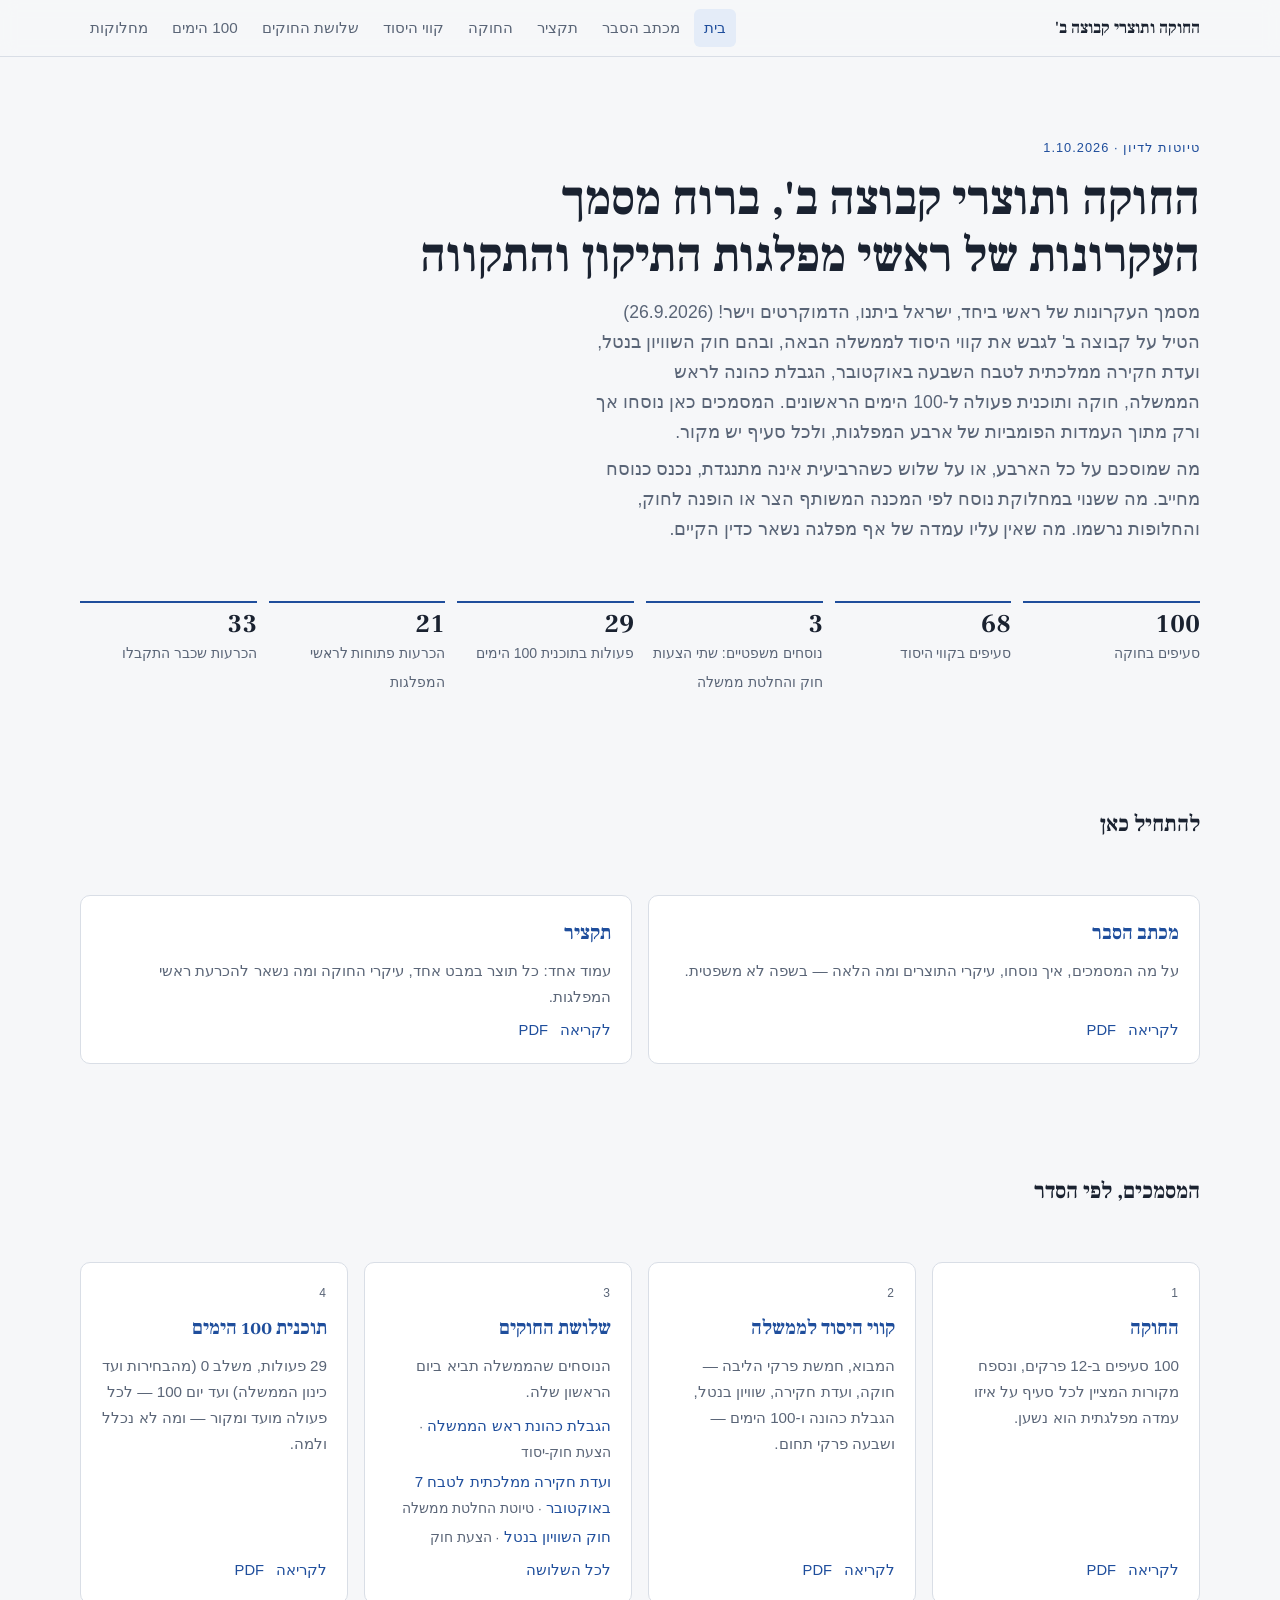
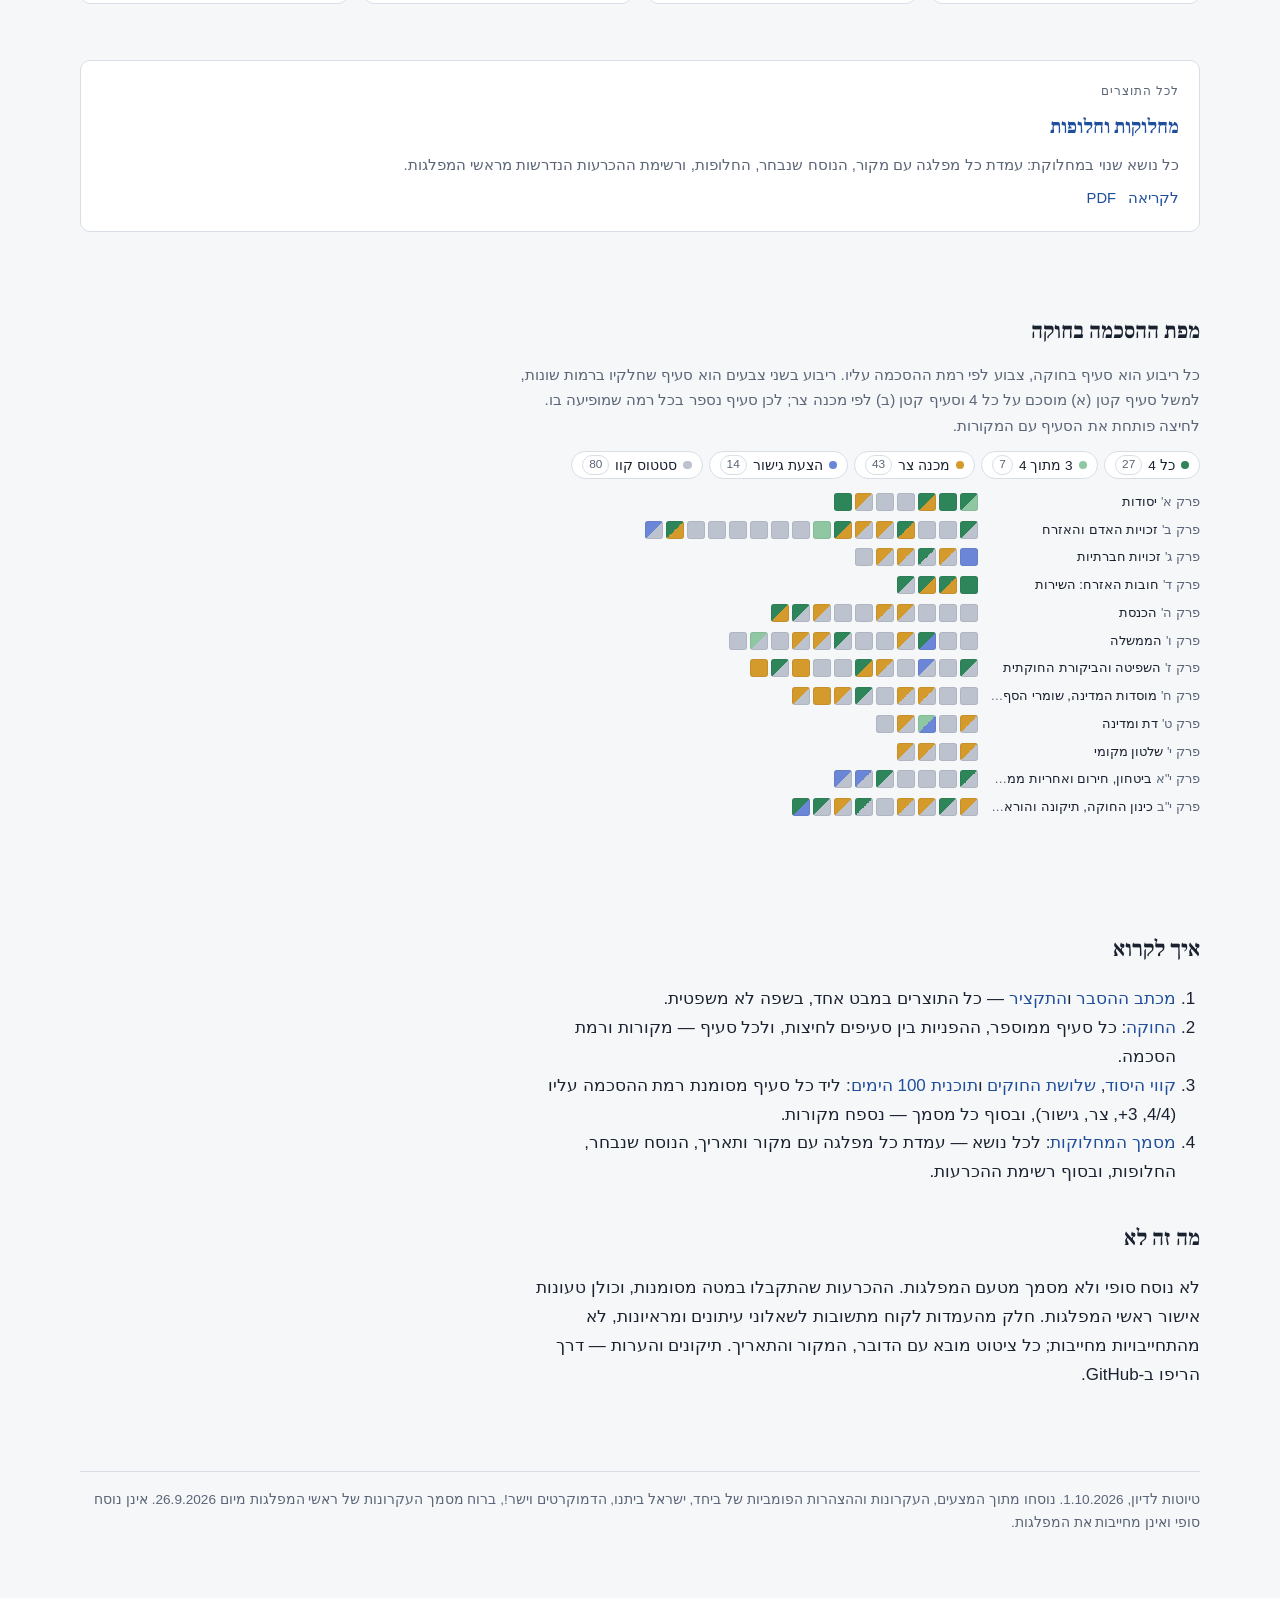
==== commit f1b81635: "פרסום כל תוצרי קבוצה ב': קווי היסוד, שלושת החוקים ותוכנית 100 הימים - נוספו: קווי היסוד לממשלה, הצעת" ====
--- a/index.html
+++ b/index.html
@@ -3,43 +3,50 @@
 <head>
 <meta charset="utf-8">
 <meta name="viewport" content="width=device-width, initial-scale=1, viewport-fit=cover">
-<title>חוקה ברוח מסמך העקרונות — טיוטה לדיון</title>
-<meta name="description" content="טיוטת חוקה למדינת ישראל שנוסחה מעמדות ביחד, ישראל ביתנו, הדמוקרטים וישר!">
+<title>החוקה ותוצרי קבוצה ב&#x27; — טיוטות לדיון</title>
+<meta name="description" content="החוקה, קווי היסוד לממשלה, שלושת החוקים ותוכנית 100 הימים — נוסחו מעמדות ביחד, ישראל ביתנו, הדמוקרטים וישר!">
 <link rel="stylesheet" href="assets/style.css">
 </head>
 <body>
-<header class="topbar"><div class="topbar-inner"><a class="brand" href="index.html">חוקה ברוח מסמך העקרונות</a><nav class="nav"><a href="index.html" aria-current="page">בית</a><a href="letter.html">מכתב הסבר</a><a href="summary.html">תקציר</a><a href="constitution.html">החוקה</a><a href="disputes.html">מחלוקות וחלופות</a></nav></div></header>
+<header class="topbar"><div class="topbar-inner"><a class="brand" href="index.html">החוקה ותוצרי קבוצה ב'</a><nav class="nav"><a href="index.html" aria-current="page">בית</a><a href="letter.html">מכתב הסבר</a><a href="summary.html">תקציר</a><a href="constitution.html">החוקה</a><a href="guidelines.html">קווי היסוד</a><a href="laws.html">שלושת החוקים</a><a href="100-days.html">100 הימים</a><a href="disputes.html">מחלוקות</a></nav></div></header>
 <main class="page" style="grid-template-columns: minmax(0, 1120px)">
 <section class="hero">
-<div class="stamp">טיוטה לדיון · 29.9.2026</div>
-<h1>חוקה למדינת ישראל ברוח מסמך העקרונות של ראשי מפלגות התיקון והתקווה</h1>
-<p>ביום 26.9.2026 הסכימו ראשי ביחד, ישראל ביתנו, הדמוקרטים וישר! שקבוצת עבודה אחת תנסח חוקה. הטיוטה כאן נבנתה אך ורק מהמצעים, מהעקרונות ומההצהרות הפומביות של ארבע המפלגות: מה שמוסכם נכנס, מה ששנוי במחלוקת נוסח לפי המכנה המשותף הצר או הופנה לחוק, ומה שאין עליו עמדה נשאר כדין הקיים.</p>
+<div class="stamp">טיוטות לדיון · 1.10.2026</div>
+<h1>החוקה ותוצרי קבוצה ב', ברוח מסמך העקרונות של ראשי מפלגות התיקון והתקווה</h1>
+<p>מסמך העקרונות של ראשי ביחד, ישראל ביתנו, הדמוקרטים וישר! (26.9.2026) הטיל על קבוצה ב' לגבש את קווי היסוד לממשלה הבאה, ובהם חוק השוויון בנטל, ועדת חקירה ממלכתית לטבח השבעה באוקטובר, הגבלת כהונה לראש הממשלה, חוקה ותוכנית פעולה ל-100 הימים הראשונים. המסמכים כאן נוסחו אך ורק מתוך העמדות הפומביות של ארבע המפלגות, ולכל סעיף יש מקור.</p>
+<p>מה שמוסכם על כל הארבע, או על שלוש כשהרביעית אינה מתנגדת, נכנס כנוסח מחייב. מה ששנוי במחלוקת נוסח לפי המכנה המשותף הצר או הופנה לחוק, והחלופות נרשמו. מה שאין עליו עמדה של אף מפלגה נשאר כדין הקיים.</p>
 </section>
 <div class="facts">
-<div class="fact"><b>100</b><span>סעיפים ב-12 פרקים</span></div>
-<div class="fact"><b>4</b><span>מפלגות — כל סעיף עם מקור</span></div>
-<div class="fact"><b>14</b><span>הכרעות פתוחות לראשי המפלגות</span></div>
-<div class="fact"><b>2</b><span>הכרעות שכבר התקבלו</span></div>
+<div class="fact"><b>100</b><span>סעיפים בחוקה</span></div>
+<div class="fact"><b>68</b><span>סעיפים בקווי היסוד</span></div>
+<div class="fact"><b>3</b><span>נוסחים משפטיים: שתי הצעות חוק והחלטת ממשלה</span></div>
+<div class="fact"><b>29</b><span>פעולות בתוכנית 100 הימים</span></div>
+<div class="fact"><b>21</b><span>הכרעות פתוחות לראשי המפלגות</span></div>
+<div class="fact"><b>33</b><span>הכרעות שכבר התקבלו</span></div>
 </div>
-<div class="cards"><div class="card"><span class="num">מסמך 1</span><h2><a href="letter.html">מכתב הסבר</a></h2><p>למה חוקה ולמה עכשיו, איך נוסח המסמך, עיקרי החוקה ומה הלאה.</p><div class="links"><a href="letter.html">לקריאה</a><a href="pdf/מכתב-הסבר.pdf" download>PDF</a></div></div><div class="card"><span class="num">מסמך 2</span><h2><a href="summary.html">תקציר</a></h2><p>עמוד אחד: מה המסמך, מבנה החוקה פרק-פרק, ומה נשאר להכרעה.</p><div class="links"><a href="summary.html">לקריאה</a><a href="pdf/תקציר-החוקה.pdf" download>PDF</a></div></div><div class="card"><span class="num">מסמך 3</span><h2><a href="constitution.html">החוקה</a></h2><p>100 סעיפים ב-12 פרקים, ונספח מקורות המציין לכל סעיף על איזו עמדה מפלגתית הוא נשען.</p><div class="links"><a href="constitution.html">לקריאה</a><a href="pdf/חוקה-טיוטה.pdf" download>PDF</a></div></div><div class="card"><span class="num">מסמך 4</span><h2><a href="disputes.html">מחלוקות וחלופות</a></h2><p>כל נושא שנוי במחלוקת: עמדת כל מפלגה עם מקור, הנוסח שנבחר, החלופות, ורשימת ההכרעות הנדרשות.</p><div class="links"><a href="disputes.html">לקריאה</a><a href="pdf/מחלוקות-וחלופות.pdf" download>PDF</a></div></div></div>
+<h2 class="home-h">להתחיל כאן</h2>
+<div class="cards cards-2"><div class="card"><h3><a href="letter.html">מכתב הסבר</a></h3><p>על מה המסמכים, איך נוסחו, עיקרי התוצרים ומה הלאה — בשפה לא משפטית.</p><div class="links"><a href="letter.html">לקריאה</a><a href="pdf/מכתב-הסבר.pdf" download>PDF</a></div></div><div class="card"><h3><a href="summary.html">תקציר</a></h3><p>עמוד אחד: כל תוצר במבט אחד, עיקרי החוקה ומה נשאר להכרעת ראשי המפלגות.</p><div class="links"><a href="summary.html">לקריאה</a><a href="pdf/תקציר-החוקה.pdf" download>PDF</a></div></div></div>
+<h2 class="home-h">המסמכים, לפי הסדר</h2>
+<div class="cards cards-4"><div class="card"><span class="num">1</span><h3><a href="constitution.html">החוקה</a></h3><p>100 סעיפים ב-12 פרקים, ונספח מקורות המציין לכל סעיף על איזו עמדה מפלגתית הוא נשען.</p><div class="links"><a href="constitution.html">לקריאה</a><a href="pdf/חוקה-טיוטה.pdf" download>PDF</a></div></div><div class="card"><span class="num">2</span><h3><a href="guidelines.html">קווי היסוד לממשלה</a></h3><p>המבוא, חמשת פרקי הליבה — חוקה, ועדת חקירה, שוויון בנטל, הגבלת כהונה ו-100 הימים — ושבעה פרקי תחום.</p><div class="links"><a href="guidelines.html">לקריאה</a><a href="pdf/קווי-היסוד-לממשלה.pdf" download>PDF</a></div></div><div class="card"><span class="num">3</span><h3><a href="laws.html">שלושת החוקים</a></h3><p>הנוסחים שהממשלה תביא ביום הראשון שלה.</p><ul class="card-list"><li><a href="term-limits.html">הגבלת כהונת ראש הממשלה</a> <span>· הצעת חוק-יסוד</span></li><li><a href="inquiry.html">ועדת חקירה ממלכתית לטבח 7 באוקטובר</a> <span>· טיוטת החלטת ממשלה</span></li><li><a href="equal-burden.html">חוק השוויון בנטל</a> <span>· הצעת חוק</span></li></ul><div class="links"><a href="laws.html">לכל השלושה</a></div></div><div class="card"><span class="num">4</span><h3><a href="100-days.html">תוכנית 100 הימים</a></h3><p>29 פעולות, משלב 0 (מהבחירות ועד כינון הממשלה) ועד יום 100 — לכל פעולה מועד ומקור — ומה לא נכלל ולמה.</p><div class="links"><a href="100-days.html">לקריאה</a><a href="pdf/תוכנית-100-הימים.pdf" download>PDF</a></div></div></div>
+<div class="cards cards-1"><div class="card"><span class="num">לכל התוצרים</span><h3><a href="disputes.html">מחלוקות וחלופות</a></h3><p>כל נושא שנוי במחלוקת: עמדת כל מפלגה עם מקור, הנוסח שנבחר, החלופות, ורשימת ההכרעות הנדרשות מראשי המפלגות.</p><div class="links"><a href="disputes.html">לקריאה</a><a href="pdf/מחלוקות-וחלופות.pdf" download>PDF</a></div></div></div>
 <section class="home-map">
-<h2>מפת ההסכמה</h2>
+<h2>מפת ההסכמה בחוקה</h2>
 <p>כל ריבוע הוא סעיף בחוקה, צבוע לפי רמת ההסכמה עליו. ריבוע בשני צבעים הוא סעיף שחלקיו ברמות שונות, למשל סעיף קטן (א) מוסכם על כל 4 וסעיף קטן (ב) לפי מכנה צר; לכן סעיף נספר בכל רמה שמופיעה בו. לחיצה פותחת את הסעיף עם המקורות.</p>
-<div class="chips"><span class="chip static" title="מוסכם על ארבע המפלגות"><span class="dot lvl-all4" aria-hidden="true"></span><span class="chip-label">כל 4</span><span class="chip-n">26</span></span><span class="chip static" title="שלוש מסכימות, הרביעית ללא עמדה"><span class="dot lvl-three" aria-hidden="true"></span><span class="chip-label">3 מתוך 4</span><span class="chip-n">6</span></span><span class="chip static" title="עמדה מפורשת של פחות משלוש מפלגות, אף אחת אינה מתנגדת; הנוסח צומצם או הופנה לחוק"><span class="dot lvl-narrow" aria-hidden="true"></span><span class="chip-label">מכנה צר</span><span class="chip-n">45</span></span><span class="chip static" title="נוסח שאינו של אף מפלגה אך נדרש כדי שהסעיף יעבוד"><span class="dot lvl-bridge" aria-hidden="true"></span><span class="chip-label">הצעת גישור</span><span class="chip-n">12</span></span><span class="chip static" title="אין עמדה מפלגתית: נשמר הדין הקיים או הופנה לחוק"><span class="dot lvl-sq" aria-hidden="true"></span><span class="chip-label">סטטוס קוו</span><span class="chip-n">78</span></span></div>
-<div class="map" role="group" aria-label="מפת ההסכמה"><div class="map-row"><a class="map-ch" href="constitution.html#ch-א" title="פרק א&#x27; — יסודות">פרק א' <span>יסודות</span></a><div class="map-cells"><a class="cell" style="--c1:var(--l-all4);--c2:var(--l-three)" href="constitution.html#s-1" data-sec="1" title="1. מדינת ישראל — כל 4 / 3 מתוך 4" aria-label="1. מדינת ישראל — כל 4 / 3 מתוך 4"></a><a class="cell" style="--c1:var(--l-all4);--c2:var(--l-all4)" href="constitution.html#s-2" data-sec="2" title="2. ריבונות העם — כל 4" aria-label="2. ריבונות העם — כל 4"></a><a class="cell" style="--c1:var(--l-all4);--c2:var(--l-narrow)" href="constitution.html#s-3" data-sec="3" title="3. שלטון החוק והפרדת הרשויות — כל 4 / מכנה צר" aria-label="3. שלטון החוק והפרדת הרשויות — כל 4 / מכנה צר"></a><a class="cell" style="--c1:var(--l-sq);--c2:var(--l-sq)" href="constitution.html#s-4" data-sec="4" title="4. עלייה ושבות — סטטוס קוו" aria-label="4. עלייה ושבות — סטטוס קוו"></a><a class="cell" style="--c1:var(--l-sq);--c2:var(--l-sq)" href="constitution.html#s-5" data-sec="5" title="5. שפות — סטטוס קוו" aria-label="5. שפות — סטטוס קוו"></a><a class="cell" style="--c1:var(--l-narrow);--c2:var(--l-sq)" href="constitution.html#s-6" data-sec="6" title="6. בירת המדינה וסמליה — מכנה צר / סטטוס קוו" aria-label="6. בירת המדינה וסמליה — מכנה צר / סטטוס קוו"></a><a class="cell" style="--c1:var(--l-all4);--c2:var(--l-all4)" href="constitution.html#s-7" data-sec="7" title="7. עליונות החוקה — כל 4" aria-label="7. עליונות החוקה — כל 4"></a></div></div><div class="map-row"><a class="map-ch" href="constitution.html#ch-ב" title="פרק ב&#x27; — זכויות האדם והאזרח">פרק ב' <span>זכויות האדם והאזרח</span></a><div class="map-cells"><a class="cell" style="--c1:var(--l-all4);--c2:var(--l-sq)" href="constitution.html#s-8" data-sec="8" title="8. עקרונות יסוד — כל 4 / סטטוס קוו" aria-label="8. עקרונות יסוד — כל 4 / סטטוס קוו"></a><a class="cell" style="--c1:var(--l-sq);--c2:var(--l-sq)" href="constitution.html#s-9" data-sec="9" title="9. כבוד האדם, חייו וגופו — סטטוס קוו" aria-label="9. כבוד האדם, חייו וגופו — סטטוס קוו"></a><a class="cell" style="--c1:var(--l-sq);--c2:var(--l-sq)" href="constitution.html#s-10" data-sec="10" title="10. חירות אישית — סטטוס קוו" aria-label="10. חירות אישית — סטטוס קוו"></a><a class="cell" style="--c1:var(--l-all4);--c2:var(--l-narrow)" href="constitution.html#s-11" data-sec="11" title="11. שוויון — כל 4 / מכנה צר" aria-label="11. שוויון — כל 4 / מכנה צר"></a><a class="cell" style="--c1:var(--l-narrow);--c2:var(--l-sq)" href="constitution.html#s-12" data-sec="12" title="12. חופש הביטוי והעיתונות — מכנה צר / סטטוס קוו" aria-label="12. חופש הביטוי והעיתונות — מכנה צר / סטטוס קוו"></a><a class="cell" style="--c1:var(--l-narrow);--c2:var(--l-sq)" href="constitution.html#s-13" data-sec="13" title="13. חופש ההפגנה וההתאגדות — מכנה צר / סטטוס קוו" aria-label="13. חופש ההפגנה וההתאגדות — מכנה צר / סטטוס קוו"></a><a class="cell" style="--c1:var(--l-all4);--c2:var(--l-narrow)" href="constitution.html#s-14" data-sec="14" title="14. חופש הדת והמצפון וחופש מדת — כל 4 / מכנה צר" aria-label="14. חופש הדת והמצפון וחופש מדת — כל 4 / מכנה צר"></a><a class="cell" style="--c1:var(--l-three);--c2:var(--l-three)" href="constitution.html#s-15" data-sec="15" title="15. הזכות לנישואין ולחיי משפחה — 3 מתוך 4" aria-label="15. הזכות לנישואין ולחיי משפחה — 3 מתוך 4"></a><a class="cell" style="--c1:var(--l-sq);--c2:var(--l-sq)" href="constitution.html#s-16" data-sec="16" title="16. חופש התנועה — סטטוס קוו" aria-label="16. חופש התנועה — סטטוס קוו"></a><a class="cell" style="--c1:var(--l-sq);--c2:var(--l-sq)" href="constitution.html#s-17" data-sec="17" title="17. פרטיות וצנעת הפרט — סטטוס קוו" aria-label="17. פרטיות וצנעת הפרט — סטטוס קוו"></a><a class="cell" style="--c1:var(--l-sq);--c2:var(--l-sq)" href="constitution.html#s-18" data-sec="18" title="18. קניין — סטטוס קוו" aria-label="18. קניין — סטטוס קוו"></a><a class="cell" style="--c1:var(--l-sq);--c2:var(--l-sq)" href="constitution.html#s-19" data-sec="19" title="19. חופש העיסוק — סטטוס קוו" aria-label="19. חופש העיסוק — סטטוס קוו"></a><a class="cell" style="--c1:var(--l-sq);--c2:var(--l-sq)" href="constitution.html#s-20" data-sec="20" title="20. זכויות במעצר ובהליך הפלילי — סטטוס קוו" aria-label="20. זכויות במעצר ובהליך הפלילי — סטטוס קוו"></a><a class="cell" style="--c1:var(--l-sq);--c2:var(--l-sq)" href="constitution.html#s-21" data-sec="21" title="21. זכות הגישה לערכאות והליך הוגן — סטטוס קוו" aria-label="21. זכות הגישה לערכאות והליך הוגן — סטטוס קוו"></a><a class="cell" style="--c1:var(--l-all4);--c2:var(--l-narrow)" href="constitution.html#s-22" data-sec="22" title="22. זכויות בני המיעוטים — כל 4 / מכנה צר" aria-label="22. זכויות בני המיעוטים — כל 4 / מכנה צר"></a><a class="cell" style="--c1:var(--l-bridge);--c2:var(--l-sq)" href="constitution.html#s-23" data-sec="23" title="23. פסקת ההגבלה — הצעת גישור / סטטוס קוו" aria-label="23. פסקת ההגבלה — הצעת גישור / סטטוס קוו"></a></div></div><div class="map-row"><a class="map-ch" href="constitution.html#ch-ג" title="פרק ג&#x27; — זכויות חברתיות">פרק ג' <span>זכויות חברתיות</span></a><div class="map-cells"><a class="cell" style="--c1:var(--l-bridge);--c2:var(--l-bridge)" href="constitution.html#s-24" data-sec="24" title="24. חובת המדינה ומימוש הדרגתי — הצעת גישור" aria-label="24. חובת המדינה ומימוש הדרגתי — הצעת גישור"></a><a class="cell" style="--c1:var(--l-narrow);--c2:var(--l-sq)" href="constitution.html#s-25" data-sec="25" title="25. הזכות לחינוך — מכנה צר / סטטוס קוו" aria-label="25. הזכות לחינוך — מכנה צר / סטטוס קוו"></a><a class="cell" style="--c1:var(--l-all4);--c2:var(--l-sq)" href="constitution.html#s-26" data-sec="26" title="26. חינוך ממלכתי ולימודי ליבה — כל 4 / סטטוס קוו" aria-label="26. חינוך ממלכתי ולימודי ליבה — כל 4 / סטטוס קוו"></a><a class="cell" style="--c1:var(--l-narrow);--c2:var(--l-sq)" href="constitution.html#s-27" data-sec="27" title="27. הזכות לבריאות — מכנה צר / סטטוס קוו" aria-label="27. הזכות לבריאות — מכנה צר / סטטוס קוו"></a><a class="cell" style="--c1:var(--l-narrow);--c2:var(--l-sq)" href="constitution.html#s-28" data-sec="28" title="28. דיור ורמת חיים נאותה — מכנה צר / סטטוס קוו" aria-label="28. דיור ורמת חיים נאותה — מכנה צר / סטטוס קוו"></a><a class="cell" style="--c1:var(--l-sq);--c2:var(--l-sq)" href="constitution.html#s-29" data-sec="29" title="29. זכויות עובדים — סטטוס קוו" aria-label="29. זכויות עובדים — סטטוס קוו"></a></div></div><div class="map-row"><a class="map-ch" href="constitution.html#ch-ד" title="פרק ד&#x27; — חובות האזרח: השירות">פרק ד' <span>חובות האזרח: השירות</span></a><div class="map-cells"><a class="cell" style="--c1:var(--l-all4);--c2:var(--l-narrow)" href="constitution.html#s-30" data-sec="30" title="30. חובת השירות — כל 4 / מכנה צר" aria-label="30. חובת השירות — כל 4 / מכנה צר"></a><a class="cell" style="--c1:var(--l-all4);--c2:var(--l-narrow)" href="constitution.html#s-31" data-sec="31" title="31. שוויון בנטל השירות — כל 4 / מכנה צר" aria-label="31. שוויון בנטל השירות — כל 4 / מכנה צר"></a><a class="cell" style="--c1:var(--l-all4);--c2:var(--l-narrow)" href="constitution.html#s-32" data-sec="32" title="32. השירות האזרחי — כל 4 / מכנה צר" aria-label="32. השירות האזרחי — כל 4 / מכנה צר"></a><a class="cell" style="--c1:var(--l-all4);--c2:var(--l-sq)" href="constitution.html#s-33" data-sec="33" title="33. תוצאות אי-קיום חובת השירות — כל 4 / סטטוס קוו" aria-label="33. תוצאות אי-קיום חובת השירות — כל 4 / סטטוס קוו"></a></div></div><div class="map-row"><a class="map-ch" href="constitution.html#ch-ה" title="פרק ה&#x27; — הכנסת">פרק ה' <span>הכנסת</span></a><div class="map-cells"><a class="cell" style="--c1:var(--l-sq);--c2:var(--l-sq)" href="constitution.html#s-34" data-sec="34" title="34. הכנסת — סטטוס קוו" aria-label="34. הכנסת — סטטוס קוו"></a><a class="cell" style="--c1:var(--l-sq);--c2:var(--l-sq)" href="constitution.html#s-35" data-sec="35" title="35. הבחירות לכנסת — סטטוס קוו" aria-label="35. הבחירות לכנסת — סטטוס קוו"></a><a class="cell" style="--c1:var(--l-sq);--c2:var(--l-sq)" href="constitution.html#s-36" data-sec="36" title="36. תקופת כהונתה של הכנסת — סטטוס קוו" aria-label="36. תקופת כהונתה של הכנסת — סטטוס קוו"></a><a class="cell" style="--c1:var(--l-narrow);--c2:var(--l-sq)" href="constitution.html#s-37" data-sec="37" title="37. סיום כהונת הכנסת לפני זמנה ורציפותה — מכנה צר / סטטוס קוו" aria-label="37. סיום כהונת הכנסת לפני זמנה ורציפותה — מכנה צר / סטטוס קוו"></a><a class="cell" style="--c1:var(--l-narrow);--c2:var(--l-sq)" href="constitution.html#s-38" data-sec="38" title="38. חברי הכנסת — מכנה צר / סטטוס קוו" aria-label="38. חברי הכנסת — מכנה צר / סטטוס קוו"></a><a class="cell" style="--c1:var(--l-sq);--c2:var(--l-sq)" href="constitution.html#s-39" data-sec="39" title="39. חסינות חברי הכנסת — סטטוס קוו" aria-label="39. חסינות חברי הכנסת — סטטוס קוו"></a><a class="cell" style="--c1:var(--l-sq);--c2:var(--l-sq)" href="constitution.html#s-40" data-sec="40" title="40. סדרי עבודתה של הכנסת — סטטוס קוו" aria-label="40. סדרי עבודתה של הכנסת — סטטוס קוו"></a><a class="cell" style="--c1:var(--l-narrow);--c2:var(--l-sq)" href="constitution.html#s-41" data-sec="41" title="41. אחריות הממשלה בפני הכנסת — מכנה צר / סטטוס קוו" aria-label="41. אחריות הממשלה בפני הכנסת — מכנה צר / סטטוס קוו"></a><a class="cell" style="--c1:var(--l-all4);--c2:var(--l-sq)" href="constitution.html#s-42" data-sec="42" title="42. חקיקה — כל 4 / סטטוס קוו" aria-label="42. חקיקה — כל 4 / סטטוס קוו"></a><a class="cell" style="--c1:var(--l-all4);--c2:var(--l-narrow)" href="constitution.html#s-43" data-sec="43" title="43. חקיקת יסוד ותיקון החוקה — כל 4 / מכנה צר" aria-label="43. חקיקת יסוד ותיקון החוקה — כל 4 / מכנה צר"></a></div></div><div class="map-row"><a class="map-ch" href="constitution.html#ch-ו" title="פרק ו&#x27; — הממשלה">פרק ו' <span>הממשלה</span></a><div class="map-cells"><a class="cell" style="--c1:var(--l-sq);--c2:var(--l-sq)" href="constitution.html#s-44" data-sec="44" title="44. הממשלה — סטטוס קוו" aria-label="44. הממשלה — סטטוס קוו"></a><a class="cell" style="--c1:var(--l-sq);--c2:var(--l-sq)" href="constitution.html#s-45" data-sec="45" title="45. הרכב הממשלה — סטטוס קוו" aria-label="45. הרכב הממשלה — סטטוס קוו"></a><a class="cell" style="--c1:var(--l-three);--c2:var(--l-bridge)" href="constitution.html#s-46" data-sec="46" title="46. ממשלה מצומצמת — 3 מתוך 4 / הצעת גישור" aria-label="46. ממשלה מצומצמת — 3 מתוך 4 / הצעת גישור"></a><a class="cell" style="--c1:var(--l-narrow);--c2:var(--l-sq)" href="constitution.html#s-47" data-sec="47" title="47. הטלת הרכבת הממשלה — מכנה צר / סטטוס קוו" aria-label="47. הטלת הרכבת הממשלה — מכנה צר / סטטוס קוו"></a><a class="cell" style="--c1:var(--l-sq);--c2:var(--l-sq)" href="constitution.html#s-48" data-sec="48" title="48. כינון הממשלה — סטטוס קוו" aria-label="48. כינון הממשלה — סטטוס קוו"></a><a class="cell" style="--c1:var(--l-sq);--c2:var(--l-sq)" href="constitution.html#s-49" data-sec="49" title="49. אי-אמון בממשלה — סטטוס קוו" aria-label="49. אי-אמון בממשלה — סטטוס קוו"></a><a class="cell" style="--c1:var(--l-all4);--c2:var(--l-narrow)" href="constitution.html#s-50" data-sec="50" title="50. תקופת כהונת ראש הממשלה — כל 4 / מכנה צר" aria-label="50. תקופת כהונת ראש הממשלה — כל 4 / מכנה צר"></a><a class="cell" style="--c1:var(--l-narrow);--c2:var(--l-sq)" href="constitution.html#s-51" data-sec="51" title="51. הפסקת כהונה וממשלת מעבר — מכנה צר / סטטוס קוו" aria-label="51. הפסקת כהונה וממשלת מעבר — מכנה צר / סטטוס קוו"></a><a class="cell" style="--c1:var(--l-narrow);--c2:var(--l-sq)" href="constitution.html#s-52" data-sec="52" title="52. כשירות, טוהר המידות ואתיקה — מכנה צר / סטטוס קוו" aria-label="52. כשירות, טוהר המידות ואתיקה — מכנה צר / סטטוס קוו"></a><a class="cell" style="--c1:var(--l-sq);--c2:var(--l-sq)" href="constitution.html#s-53" data-sec="53" title="53. אחריות הממשלה וסדרי עבודתה — סטטוס קוו" aria-label="53. אחריות הממשלה וסדרי עבודתה — סטטוס קוו"></a><a class="cell" style="--c1:var(--l-narrow);--c2:var(--l-sq)" href="constitution.html#s-54" data-sec="54" title="54. שירות המדינה ומינויים — מכנה צר / סטטוס קוו" aria-label="54. שירות המדינה ומינויים — מכנה צר / סטטוס קוו"></a><a class="cell" style="--c1:var(--l-sq);--c2:var(--l-sq)" href="constitution.html#s-55" data-sec="55" title="55. צבא ההגנה לישראל — סטטוס קוו" aria-label="55. צבא ההגנה לישראל — סטטוס קוו"></a></div></div><div class="map-row"><a class="map-ch" href="constitution.html#ch-ז" title="פרק ז&#x27; — השפיטה והביקורת החוקתית">פרק ז' <span>השפיטה והביקורת החוקתית</span></a><div class="map-cells"><a class="cell" style="--c1:var(--l-all4);--c2:var(--l-sq)" href="constitution.html#s-56" data-sec="56" title="56. הרשות השופטת ועצמאותה — כל 4 / סטטוס קוו" aria-label="56. הרשות השופטת ועצמאותה — כל 4 / סטטוס קוו"></a><a class="cell" style="--c1:var(--l-sq);--c2:var(--l-sq)" href="constitution.html#s-57" data-sec="57" title="57. בתי המשפט — סטטוס קוו" aria-label="57. בתי המשפט — סטטוס קוו"></a><a class="cell" style="--c1:var(--l-bridge);--c2:var(--l-sq)" href="constitution.html#s-58" data-sec="58" title="58. בית המשפט העליון — הצעת גישור / סטטוס קוו" aria-label="58. בית המשפט העליון — הצעת גישור / סטטוס קוו"></a><a class="cell" style="--c1:var(--l-sq);--c2:var(--l-sq)" href="constitution.html#s-59" data-sec="59" title="59. בתי דין ורשויות שיפוט אחרות — סטטוס קוו" aria-label="59. בתי דין ורשויות שיפוט אחרות — סטטוס קוו"></a><a class="cell" style="--c1:var(--l-narrow);--c2:var(--l-sq)" href="constitution.html#s-60" data-sec="60" title="60. מינוי שופטים — מכנה צר / סטטוס קוו" aria-label="60. מינוי שופטים — מכנה צר / סטטוס קוו"></a><a class="cell" style="--c1:var(--l-all4);--c2:var(--l-narrow)" href="constitution.html#s-61" data-sec="61" title="61. הוועדה לבחירת שופטים — כל 4 / מכנה צר" aria-label="61. הוועדה לבחירת שופטים — כל 4 / מכנה צר"></a><a class="cell" style="--c1:var(--l-sq);--c2:var(--l-sq)" href="constitution.html#s-62" data-sec="62" title="62. כהונת שופט — סטטוס קוו" aria-label="62. כהונת שופט — סטטוס קוו"></a><a class="cell" style="--c1:var(--l-sq);--c2:var(--l-sq)" href="constitution.html#s-63" data-sec="63" title="63. אי-תלות השופט — סטטוס קוו" aria-label="63. אי-תלות השופט — סטטוס קוו"></a><a class="cell" style="--c1:var(--l-narrow);--c2:var(--l-narrow)" href="constitution.html#s-64" data-sec="64" title="64. עצמאות מנהלית ותקציבית — מכנה צר" aria-label="64. עצמאות מנהלית ותקציבית — מכנה צר"></a><a class="cell" style="--c1:var(--l-all4);--c2:var(--l-sq)" href="constitution.html#s-65" data-sec="65" title="65. הביקורת החוקתית — כל 4 / סטטוס קוו" aria-label="65. הביקורת החוקתית — כל 4 / סטטוס קוו"></a><a class="cell" style="--c1:var(--l-narrow);--c2:var(--l-narrow)" href="constitution.html#s-66" data-sec="66" title="66. ביקורת על הוראות חוקתיות — מכנה צר" aria-label="66. ביקורת על הוראות חוקתיות — מכנה צר"></a></div></div><div class="map-row"><a class="map-ch" href="constitution.html#ch-ח" title="פרק ח&#x27; — מוסדות המדינה, שומרי הסף והשירות הציבורי">פרק ח' <span>מוסדות המדינה, שומרי הסף והשירות הציבורי</span></a><div class="map-cells"><a class="cell" style="--c1:var(--l-sq);--c2:var(--l-sq)" href="constitution.html#s-67" data-sec="67" title="67. נשיא המדינה — סטטוס קוו" aria-label="67. נשיא המדינה — סטטוס קוו"></a><a class="cell" style="--c1:var(--l-sq);--c2:var(--l-sq)" href="constitution.html#s-68" data-sec="68" title="68. תפקידי נשיא המדינה וסמכויותיו — סטטוס קוו" aria-label="68. תפקידי נשיא המדינה וסמכויותיו — סטטוס קוו"></a><a class="cell" style="--c1:var(--l-narrow);--c2:var(--l-sq)" href="constitution.html#s-69" data-sec="69" title="69. היועץ המשפטי לממשלה — מכנה צר / סטטוס קוו" aria-label="69. היועץ המשפטי לממשלה — מכנה צר / סטטוס קוו"></a><a class="cell" style="--c1:var(--l-narrow);--c2:var(--l-sq)" href="constitution.html#s-70" data-sec="70" title="70. התביעה הכללית, חוות הדעת והייצוג — מכנה צר / סטטוס קוו" aria-label="70. התביעה הכללית, חוות הדעת והייצוג — מכנה צר / סטטוס קוו"></a><a class="cell" style="--c1:var(--l-sq);--c2:var(--l-sq)" href="constitution.html#s-71" data-sec="71" title="71. מבקר המדינה ונציב תלונות הציבור — סטטוס קוו" aria-label="71. מבקר המדינה ונציב תלונות הציבור — סטטוס קוו"></a><a class="cell" style="--c1:var(--l-all4);--c2:var(--l-sq)" href="constitution.html#s-72" data-sec="72" title="72. ועדת הבחירות המרכזית וטוהר הבחירות — כל 4 / סטטוס קוו" aria-label="72. ועדת הבחירות המרכזית וטוהר הבחירות — כל 4 / סטטוס קוו"></a><a class="cell" style="--c1:var(--l-narrow);--c2:var(--l-sq)" href="constitution.html#s-73" data-sec="73" title="73. שירות המדינה ונציב שירות המדינה — מכנה צר / סטטוס קוו" aria-label="73. שירות המדינה ונציב שירות המדינה — מכנה צר / סטטוס קוו"></a><a class="cell" style="--c1:var(--l-narrow);--c2:var(--l-narrow)" href="constitution.html#s-74" data-sec="74" title="74. שומרי הסף — מכנה צר" aria-label="74. שומרי הסף — מכנה צר"></a><a class="cell" style="--c1:var(--l-narrow);--c2:var(--l-sq)" href="constitution.html#s-75" data-sec="75" title="75. טוהר המידות והמאבק בשחיתות — מכנה צר / סטטוס קוו" aria-label="75. טוהר המידות והמאבק בשחיתות — מכנה צר / סטטוס קוו"></a></div></div><div class="map-row"><a class="map-ch" href="constitution.html#ch-ט" title="פרק ט&#x27; — דת ומדינה">פרק ט' <span>דת ומדינה</span></a><div class="map-cells"><a class="cell" style="--c1:var(--l-narrow);--c2:var(--l-sq)" href="constitution.html#s-76" data-sec="76" title="76. מורשת ישראל וחירות בענייני דת — מכנה צר / סטטוס קוו" aria-label="76. מורשת ישראל וחירות בענייני דת — מכנה צר / סטטוס קוו"></a><a class="cell" style="--c1:var(--l-sq);--c2:var(--l-sq)" href="constitution.html#s-77" data-sec="77" title="77. שבת ומועדי ישראל — סטטוס קוו" aria-label="77. שבת ומועדי ישראל — סטטוס קוו"></a><a class="cell" style="--c1:var(--l-three);--c2:var(--l-bridge)" href="constitution.html#s-78" data-sec="78" title="78. צביון המרחב הציבורי בשבת ובמועדי ישראל — 3 מתוך 4 / הצעת גישור" aria-label="78. צביון המרחב הציבורי בשבת ובמועדי ישראל — 3 מתוך 4 / הצעת גישור"></a><a class="cell" style="--c1:var(--l-narrow);--c2:var(--l-sq)" href="constitution.html#s-79" data-sec="79" title="79. שירותי הדת — מכנה צר / סטטוס קוו" aria-label="79. שירותי הדת — מכנה צר / סטטוס קוו"></a><a class="cell" style="--c1:var(--l-sq);--c2:var(--l-sq)" href="constitution.html#s-80" data-sec="80" title="80. חינוך ושיפוט בענייני דת — סטטוס קוו" aria-label="80. חינוך ושיפוט בענייני דת — סטטוס קוו"></a></div></div><div class="map-row"><a class="map-ch" href="constitution.html#ch-י" title="פרק י&#x27; — שלטון מקומי">פרק י' <span>שלטון מקומי</span></a><div class="map-cells"><a class="cell" style="--c1:var(--l-narrow);--c2:var(--l-sq)" href="constitution.html#s-81" data-sec="81" title="81. הרשויות המקומיות — מכנה צר / סטטוס קוו" aria-label="81. הרשויות המקומיות — מכנה צר / סטטוס קוו"></a><a class="cell" style="--c1:var(--l-sq);--c2:var(--l-sq)" href="constitution.html#s-82" data-sec="82" title="82. הבחירות לרשויות המקומיות — סטטוס קוו" aria-label="82. הבחירות לרשויות המקומיות — סטטוס קוו"></a><a class="cell" style="--c1:var(--l-narrow);--c2:var(--l-sq)" href="constitution.html#s-83" data-sec="83" title="83. עצמאות הרשות המקומית ופיקוח המדינה — מכנה צר / סטטוס קוו" aria-label="83. עצמאות הרשות המקומית ופיקוח המדינה — מכנה צר / סטטוס קוו"></a><a class="cell" style="--c1:var(--l-narrow);--c2:var(--l-sq)" href="constitution.html#s-84" data-sec="84" title="84. משאבי הרשויות המקומיות — מכנה צר / סטטוס קוו" aria-label="84. משאבי הרשויות המקומיות — מכנה צר / סטטוס קוו"></a></div></div><div class="map-row"><a class="map-ch" href="constitution.html#ch-יא" title="פרק י&quot;א — ביטחון, חירום ואחריות ממלכתית">פרק י"א <span>ביטחון, חירום ואחריות ממלכתית</span></a><div class="map-cells"><a class="cell" style="--c1:var(--l-all4);--c2:var(--l-sq)" href="constitution.html#s-85" data-sec="85" title="85. צבא ההגנה לישראל — כל 4 / סטטוס קוו" aria-label="85. צבא ההגנה לישראל — כל 4 / סטטוס קוו"></a><a class="cell" style="--c1:var(--l-sq);--c2:var(--l-sq)" href="constitution.html#s-86" data-sec="86" title="86. שירותי הביטחון — סטטוס קוו" aria-label="86. שירותי הביטחון — סטטוס קוו"></a><a class="cell" style="--c1:var(--l-sq);--c2:var(--l-sq)" href="constitution.html#s-87" data-sec="87" title="87. פתיחה במלחמה ופעולה צבאית משמעותית — סטטוס קוו" aria-label="87. פתיחה במלחמה ופעולה צבאית משמעותית — סטטוס קוו"></a><a class="cell" style="--c1:var(--l-sq);--c2:var(--l-sq)" href="constitution.html#s-88" data-sec="88" title="88. פיקוח הכנסת על מערכת הביטחון — סטטוס קוו" aria-label="88. פיקוח הכנסת על מערכת הביטחון — סטטוס קוו"></a><a class="cell" style="--c1:var(--l-all4);--c2:var(--l-sq)" href="constitution.html#s-89" data-sec="89" title="89. ועדת חקירה ממלכתית — כל 4 / סטטוס קוו" aria-label="89. ועדת חקירה ממלכתית — כל 4 / סטטוס קוו"></a><a class="cell" style="--c1:var(--l-bridge);--c2:var(--l-sq)" href="constitution.html#s-90" data-sec="90" title="90. מצב חירום — הצעת גישור / סטטוס קוו" aria-label="90. מצב חירום — הצעת גישור / סטטוס קוו"></a><a class="cell" style="--c1:var(--l-bridge);--c2:var(--l-sq)" href="constitution.html#s-91" data-sec="91" title="91. תקנות שעת חירום וזכויות שאין לגרוע מהן — הצעת גישור / סטטוס קוו" aria-label="91. תקנות שעת חירום וזכויות שאין לגרוע מהן — הצעת גישור / סטטוס קוו"></a></div></div><div class="map-row"><a class="map-ch" href="constitution.html#ch-יב" title="פרק י&quot;ב — כינון החוקה, תיקונה והוראות מעבר">פרק י"ב <span>כינון החוקה, תיקונה והוראות מעבר</span></a><div class="map-cells"><a class="cell" style="--c1:var(--l-narrow);--c2:var(--l-sq)" href="constitution.html#s-92" data-sec="92" title="92. תיקון החוקה — מכנה צר / סטטוס קוו" aria-label="92. תיקון החוקה — מכנה צר / סטטוס קוו"></a><a class="cell" style="--c1:var(--l-all4);--c2:var(--l-sq)" href="constitution.html#s-93" data-sec="93" title="93. הליך לאישור הסכם מדיני או ויתור על שטח — כל 4 / סטטוס קוו" aria-label="93. הליך לאישור הסכם מדיני או ויתור על שטח — כל 4 / סטטוס קוו"></a><a class="cell" style="--c1:var(--l-narrow);--c2:var(--l-sq)" href="constitution.html#s-94" data-sec="94" title="94. משאל עם — מכנה צר / סטטוס קוו" aria-label="94. משאל עם — מכנה צר / סטטוס קוו"></a><a class="cell" style="--c1:var(--l-narrow);--c2:var(--l-bridge)" href="constitution.html#s-95" data-sec="95" title="95. כינון החוקה — מכנה צר / הצעת גישור" aria-label="95. כינון החוקה — מכנה צר / הצעת גישור"></a><a class="cell" style="--c1:var(--l-sq);--c2:var(--l-sq)" href="constitution.html#s-96" data-sec="96" title="96. פרסום ונוסח מחייב — סטטוס קוו" aria-label="96. פרסום ונוסח מחייב — סטטוס קוו"></a><a class="cell" style="--c1:var(--l-all4);--c2:var(--l-sq)" href="constitution.html#s-97" data-sec="97" title="97. הוראות מעבר – חוקי היסוד והדין הקיים — כל 4 / סטטוס קוו" aria-label="97. הוראות מעבר – חוקי היסוד והדין הקיים — כל 4 / סטטוס קוו"></a><a class="cell" style="--c1:var(--l-narrow);--c2:var(--l-sq)" href="constitution.html#s-98" data-sec="98" title="98. הוראות מעבר – רציפות רשויות השלטון — מכנה צר / סטטוס קוו" aria-label="98. הוראות מעבר – רציפות רשויות השלטון — מכנה צר / סטטוס קוו"></a><a class="cell" style="--c1:var(--l-all4);--c2:var(--l-sq)" href="constitution.html#s-99" data-sec="99" title="99. הוראות מעבר – השפיטה, הביקורת החוקתית והייעוץ המשפטי לממשלה — כל 4 / סטטוס קוו" aria-label="99. הוראות מעבר – השפיטה, הביקורת החוקתית והייעוץ המשפטי לממשלה — כל 4 / סטטוס קוו"></a><a class="cell" style="--c1:var(--l-all4);--c2:var(--l-bridge)" href="constitution.html#s-100" data-sec="100" title="100. הוראות מעבר – חקיקה משלימה ומועדים — כל 4 / הצעת גישור" aria-label="100. הוראות מעבר – חקיקה משלימה ומועדים — כל 4 / הצעת גישור"></a></div></div></div>
+<div class="chips"><span class="chip static" title="מוסכם על ארבע המפלגות"><span class="dot lvl-all4" aria-hidden="true"></span><span class="chip-label">כל 4</span><span class="chip-n">27</span></span><span class="chip static" title="שלוש מסכימות, הרביעית ללא עמדה"><span class="dot lvl-three" aria-hidden="true"></span><span class="chip-label">3 מתוך 4</span><span class="chip-n">7</span></span><span class="chip static" title="עמדה מפורשת של פחות משלוש מפלגות, אף אחת אינה מתנגדת; הנוסח צומצם או הופנה לחוק"><span class="dot lvl-narrow" aria-hidden="true"></span><span class="chip-label">מכנה צר</span><span class="chip-n">43</span></span><span class="chip static" title="נוסח שאינו של אף מפלגה אך נדרש כדי שהסעיף יעבוד"><span class="dot lvl-bridge" aria-hidden="true"></span><span class="chip-label">הצעת גישור</span><span class="chip-n">14</span></span><span class="chip static" title="אין עמדה מפלגתית: נשמר הדין הקיים או הופנה לחוק"><span class="dot lvl-sq" aria-hidden="true"></span><span class="chip-label">סטטוס קוו</span><span class="chip-n">80</span></span></div>
+<div class="map" role="group" aria-label="מפת ההסכמה"><div class="map-row"><a class="map-ch" href="constitution.html#ch-א" title="פרק א&#x27; — יסודות">פרק א' <span>יסודות</span></a><div class="map-cells"><a class="cell" style="--c1:var(--l-all4);--c2:var(--l-three)" href="constitution.html#s-1" data-sec="1" title="1. מדינת ישראל — כל 4 / 3 מתוך 4" aria-label="1. מדינת ישראל — כל 4 / 3 מתוך 4"></a><a class="cell" style="--c1:var(--l-all4);--c2:var(--l-all4)" href="constitution.html#s-2" data-sec="2" title="2. ריבונות העם — כל 4" aria-label="2. ריבונות העם — כל 4"></a><a class="cell" style="--c1:var(--l-all4);--c2:var(--l-narrow)" href="constitution.html#s-3" data-sec="3" title="3. שלטון החוק והפרדת הרשויות — כל 4 / מכנה צר" aria-label="3. שלטון החוק והפרדת הרשויות — כל 4 / מכנה צר"></a><a class="cell" style="--c1:var(--l-sq);--c2:var(--l-sq)" href="constitution.html#s-4" data-sec="4" title="4. עלייה ושבות — סטטוס קוו" aria-label="4. עלייה ושבות — סטטוס קוו"></a><a class="cell" style="--c1:var(--l-sq);--c2:var(--l-sq)" href="constitution.html#s-5" data-sec="5" title="5. שפות — סטטוס קוו" aria-label="5. שפות — סטטוס קוו"></a><a class="cell" style="--c1:var(--l-narrow);--c2:var(--l-sq)" href="constitution.html#s-6" data-sec="6" title="6. בירת המדינה וסמליה — מכנה צר / סטטוס קוו" aria-label="6. בירת המדינה וסמליה — מכנה צר / סטטוס קוו"></a><a class="cell" style="--c1:var(--l-all4);--c2:var(--l-all4)" href="constitution.html#s-7" data-sec="7" title="7. עליונות החוקה — כל 4" aria-label="7. עליונות החוקה — כל 4"></a></div></div><div class="map-row"><a class="map-ch" href="constitution.html#ch-ב" title="פרק ב&#x27; — זכויות האדם והאזרח">פרק ב' <span>זכויות האדם והאזרח</span></a><div class="map-cells"><a class="cell" style="--c1:var(--l-all4);--c2:var(--l-sq)" href="constitution.html#s-8" data-sec="8" title="8. עקרונות יסוד — כל 4 / סטטוס קוו" aria-label="8. עקרונות יסוד — כל 4 / סטטוס קוו"></a><a class="cell" style="--c1:var(--l-sq);--c2:var(--l-sq)" href="constitution.html#s-9" data-sec="9" title="9. כבוד האדם, חייו וגופו — סטטוס קוו" aria-label="9. כבוד האדם, חייו וגופו — סטטוס קוו"></a><a class="cell" style="--c1:var(--l-sq);--c2:var(--l-sq)" href="constitution.html#s-10" data-sec="10" title="10. חירות אישית — סטטוס קוו" aria-label="10. חירות אישית — סטטוס קוו"></a><a class="cell" style="--c1:var(--l-all4);--c2:var(--l-narrow)" href="constitution.html#s-11" data-sec="11" title="11. שוויון — כל 4 / מכנה צר" aria-label="11. שוויון — כל 4 / מכנה צר"></a><a class="cell" style="--c1:var(--l-narrow);--c2:var(--l-sq)" href="constitution.html#s-12" data-sec="12" title="12. חופש הביטוי והעיתונות — מכנה צר / סטטוס קוו" aria-label="12. חופש הביטוי והעיתונות — מכנה צר / סטטוס קוו"></a><a class="cell" style="--c1:var(--l-narrow);--c2:var(--l-sq)" href="constitution.html#s-13" data-sec="13" title="13. חופש ההפגנה וההתאגדות — מכנה צר / סטטוס קוו" aria-label="13. חופש ההפגנה וההתאגדות — מכנה צר / סטטוס קוו"></a><a class="cell" style="--c1:var(--l-all4);--c2:var(--l-narrow)" href="constitution.html#s-14" data-sec="14" title="14. חופש הדת והמצפון וחופש מדת — כל 4 / מכנה צר" aria-label="14. חופש הדת והמצפון וחופש מדת — כל 4 / מכנה צר"></a><a class="cell" style="--c1:var(--l-three);--c2:var(--l-three)" href="constitution.html#s-15" data-sec="15" title="15. הזכות לנישואין ולחיי משפחה — 3 מתוך 4" aria-label="15. הזכות לנישואין ולחיי משפחה — 3 מתוך 4"></a><a class="cell" style="--c1:var(--l-sq);--c2:var(--l-sq)" href="constitution.html#s-16" data-sec="16" title="16. חופש התנועה — סטטוס קוו" aria-label="16. חופש התנועה — סטטוס קוו"></a><a class="cell" style="--c1:var(--l-sq);--c2:var(--l-sq)" href="constitution.html#s-17" data-sec="17" title="17. פרטיות וצנעת הפרט — סטטוס קוו" aria-label="17. פרטיות וצנעת הפרט — סטטוס קוו"></a><a class="cell" style="--c1:var(--l-sq);--c2:var(--l-sq)" href="constitution.html#s-18" data-sec="18" title="18. קניין — סטטוס קוו" aria-label="18. קניין — סטטוס קוו"></a><a class="cell" style="--c1:var(--l-sq);--c2:var(--l-sq)" href="constitution.html#s-19" data-sec="19" title="19. חופש העיסוק — סטטוס קוו" aria-label="19. חופש העיסוק — סטטוס קוו"></a><a class="cell" style="--c1:var(--l-sq);--c2:var(--l-sq)" href="constitution.html#s-20" data-sec="20" title="20. זכויות במעצר ובהליך הפלילי — סטטוס קוו" aria-label="20. זכויות במעצר ובהליך הפלילי — סטטוס קוו"></a><a class="cell" style="--c1:var(--l-sq);--c2:var(--l-sq)" href="constitution.html#s-21" data-sec="21" title="21. זכות הגישה לערכאות והליך הוגן — סטטוס קוו" aria-label="21. זכות הגישה לערכאות והליך הוגן — סטטוס קוו"></a><a class="cell" style="--c1:var(--l-all4);--c2:var(--l-narrow)" href="constitution.html#s-22" data-sec="22" title="22. זכויות בני המיעוטים — כל 4 / מכנה צר" aria-label="22. זכויות בני המיעוטים — כל 4 / מכנה צר"></a><a class="cell" style="--c1:var(--l-bridge);--c2:var(--l-sq)" href="constitution.html#s-23" data-sec="23" title="23. פסקת ההגבלה — הצעת גישור / סטטוס קוו" aria-label="23. פסקת ההגבלה — הצעת גישור / סטטוס קוו"></a></div></div><div class="map-row"><a class="map-ch" href="constitution.html#ch-ג" title="פרק ג&#x27; — זכויות חברתיות">פרק ג' <span>זכויות חברתיות</span></a><div class="map-cells"><a class="cell" style="--c1:var(--l-bridge);--c2:var(--l-bridge)" href="constitution.html#s-24" data-sec="24" title="24. חובת המדינה ומימוש הדרגתי — הצעת גישור" aria-label="24. חובת המדינה ומימוש הדרגתי — הצעת גישור"></a><a class="cell" style="--c1:var(--l-narrow);--c2:var(--l-sq)" href="constitution.html#s-25" data-sec="25" title="25. הזכות לחינוך — מכנה צר / סטטוס קוו" aria-label="25. הזכות לחינוך — מכנה צר / סטטוס קוו"></a><a class="cell" style="--c1:var(--l-all4);--c2:var(--l-sq)" href="constitution.html#s-26" data-sec="26" title="26. חינוך ממלכתי ולימודי ליבה — כל 4 / סטטוס קוו" aria-label="26. חינוך ממלכתי ולימודי ליבה — כל 4 / סטטוס קוו"></a><a class="cell" style="--c1:var(--l-narrow);--c2:var(--l-sq)" href="constitution.html#s-27" data-sec="27" title="27. הזכות לבריאות — מכנה צר / סטטוס קוו" aria-label="27. הזכות לבריאות — מכנה צר / סטטוס קוו"></a><a class="cell" style="--c1:var(--l-narrow);--c2:var(--l-sq)" href="constitution.html#s-28" data-sec="28" title="28. דיור ורמת חיים נאותה — מכנה צר / סטטוס קוו" aria-label="28. דיור ורמת חיים נאותה — מכנה צר / סטטוס קוו"></a><a class="cell" style="--c1:var(--l-sq);--c2:var(--l-sq)" href="constitution.html#s-29" data-sec="29" title="29. זכויות עובדים — סטטוס קוו" aria-label="29. זכויות עובדים — סטטוס קוו"></a></div></div><div class="map-row"><a class="map-ch" href="constitution.html#ch-ד" title="פרק ד&#x27; — חובות האזרח: השירות">פרק ד' <span>חובות האזרח: השירות</span></a><div class="map-cells"><a class="cell" style="--c1:var(--l-all4);--c2:var(--l-all4)" href="constitution.html#s-30" data-sec="30" title="30. חובת השירות — כל 4" aria-label="30. חובת השירות — כל 4"></a><a class="cell" style="--c1:var(--l-all4);--c2:var(--l-narrow)" href="constitution.html#s-31" data-sec="31" title="31. שוויון בנטל השירות — כל 4 / מכנה צר" aria-label="31. שוויון בנטל השירות — כל 4 / מכנה צר"></a><a class="cell" style="--c1:var(--l-all4);--c2:var(--l-narrow)" href="constitution.html#s-32" data-sec="32" title="32. השירות האזרחי — כל 4 / מכנה צר" aria-label="32. השירות האזרחי — כל 4 / מכנה צר"></a><a class="cell" style="--c1:var(--l-all4);--c2:var(--l-sq)" href="constitution.html#s-33" data-sec="33" title="33. תוצאות אי-קיום חובת השירות — כל 4 / סטטוס קוו" aria-label="33. תוצאות אי-קיום חובת השירות — כל 4 / סטטוס קוו"></a></div></div><div class="map-row"><a class="map-ch" href="constitution.html#ch-ה" title="פרק ה&#x27; — הכנסת">פרק ה' <span>הכנסת</span></a><div class="map-cells"><a class="cell" style="--c1:var(--l-sq);--c2:var(--l-sq)" href="constitution.html#s-34" data-sec="34" title="34. הכנסת — סטטוס קוו" aria-label="34. הכנסת — סטטוס קוו"></a><a class="cell" style="--c1:var(--l-sq);--c2:var(--l-sq)" href="constitution.html#s-35" data-sec="35" title="35. הבחירות לכנסת — סטטוס קוו" aria-label="35. הבחירות לכנסת — סטטוס קוו"></a><a class="cell" style="--c1:var(--l-sq);--c2:var(--l-sq)" href="constitution.html#s-36" data-sec="36" title="36. תקופת כהונתה של הכנסת — סטטוס קוו" aria-label="36. תקופת כהונתה של הכנסת — סטטוס קוו"></a><a class="cell" style="--c1:var(--l-narrow);--c2:var(--l-sq)" href="constitution.html#s-37" data-sec="37" title="37. סיום כהונת הכנסת לפני זמנה ורציפותה — מכנה צר / סטטוס קוו" aria-label="37. סיום כהונת הכנסת לפני זמנה ורציפותה — מכנה צר / סטטוס קוו"></a><a class="cell" style="--c1:var(--l-narrow);--c2:var(--l-sq)" href="constitution.html#s-38" data-sec="38" title="38. חברי הכנסת — מכנה צר / סטטוס קוו" aria-label="38. חברי הכנסת — מכנה צר / סטטוס קוו"></a><a class="cell" style="--c1:var(--l-sq);--c2:var(--l-sq)" href="constitution.html#s-39" data-sec="39" title="39. חסינות חברי הכנסת — סטטוס קוו" aria-label="39. חסינות חברי הכנסת — סטטוס קוו"></a><a class="cell" style="--c1:var(--l-sq);--c2:var(--l-sq)" href="constitution.html#s-40" data-sec="40" title="40. סדרי עבודתה של הכנסת — סטטוס קוו" aria-label="40. סדרי עבודתה של הכנסת — סטטוס קוו"></a><a class="cell" style="--c1:var(--l-narrow);--c2:var(--l-sq)" href="constitution.html#s-41" data-sec="41" title="41. אחריות הממשלה בפני הכנסת — מכנה צר / סטטוס קוו" aria-label="41. אחריות הממשלה בפני הכנסת — מכנה צר / סטטוס קוו"></a><a class="cell" style="--c1:var(--l-all4);--c2:var(--l-sq)" href="constitution.html#s-42" data-sec="42" title="42. חקיקה — כל 4 / סטטוס קוו" aria-label="42. חקיקה — כל 4 / סטטוס קוו"></a><a class="cell" style="--c1:var(--l-all4);--c2:var(--l-narrow)" href="constitution.html#s-43" data-sec="43" title="43. חקיקת יסוד ותיקון החוקה — כל 4 / מכנה צר" aria-label="43. חקיקת יסוד ותיקון החוקה — כל 4 / מכנה צר"></a></div></div><div class="map-row"><a class="map-ch" href="constitution.html#ch-ו" title="פרק ו&#x27; — הממשלה">פרק ו' <span>הממשלה</span></a><div class="map-cells"><a class="cell" style="--c1:var(--l-sq);--c2:var(--l-sq)" href="constitution.html#s-44" data-sec="44" title="44. הממשלה — סטטוס קוו" aria-label="44. הממשלה — סטטוס קוו"></a><a class="cell" style="--c1:var(--l-sq);--c2:var(--l-sq)" href="constitution.html#s-45" data-sec="45" title="45. הרכב הממשלה — סטטוס קוו" aria-label="45. הרכב הממשלה — סטטוס קוו"></a><a class="cell" style="--c1:var(--l-all4);--c2:var(--l-bridge)" href="constitution.html#s-46" data-sec="46" title="46. ממשלה מצומצמת — כל 4 / הצעת גישור" aria-label="46. ממשלה מצומצמת — כל 4 / הצעת גישור"></a><a class="cell" style="--c1:var(--l-narrow);--c2:var(--l-sq)" href="constitution.html#s-47" data-sec="47" title="47. הטלת הרכבת הממשלה — מכנה צר / סטטוס קוו" aria-label="47. הטלת הרכבת הממשלה — מכנה צר / סטטוס קוו"></a><a class="cell" style="--c1:var(--l-sq);--c2:var(--l-sq)" href="constitution.html#s-48" data-sec="48" title="48. כינון הממשלה — סטטוס קוו" aria-label="48. כינון הממשלה — סטטוס קוו"></a><a class="cell" style="--c1:var(--l-sq);--c2:var(--l-sq)" href="constitution.html#s-49" data-sec="49" title="49. אי-אמון בממשלה — סטטוס קוו" aria-label="49. אי-אמון בממשלה — סטטוס קוו"></a><a class="cell" style="--c1:var(--l-all4);--c2:var(--l-sq)" href="constitution.html#s-50" data-sec="50" title="50. תקופת כהונת ראש הממשלה — כל 4 / סטטוס קוו" aria-label="50. תקופת כהונת ראש הממשלה — כל 4 / סטטוס קוו"></a><a class="cell" style="--c1:var(--l-narrow);--c2:var(--l-sq)" href="constitution.html#s-51" data-sec="51" title="51. הפסקת כהונה וממשלת מעבר — מכנה צר / סטטוס קוו" aria-label="51. הפסקת כהונה וממשלת מעבר — מכנה צר / סטטוס קוו"></a><a class="cell" style="--c1:var(--l-narrow);--c2:var(--l-sq)" href="constitution.html#s-52" data-sec="52" title="52. כשירות, טוהר המידות ואתיקה — מכנה צר / סטטוס קוו" aria-label="52. כשירות, טוהר המידות ואתיקה — מכנה צר / סטטוס קוו"></a><a class="cell" style="--c1:var(--l-sq);--c2:var(--l-sq)" href="constitution.html#s-53" data-sec="53" title="53. אחריות הממשלה וסדרי עבודתה — סטטוס קוו" aria-label="53. אחריות הממשלה וסדרי עבודתה — סטטוס קוו"></a><a class="cell" style="--c1:var(--l-three);--c2:var(--l-sq)" href="constitution.html#s-54" data-sec="54" title="54. שירות המדינה ומינויים — 3 מתוך 4 / סטטוס קוו" aria-label="54. שירות המדינה ומינויים — 3 מתוך 4 / סטטוס קוו"></a><a class="cell" style="--c1:var(--l-sq);--c2:var(--l-sq)" href="constitution.html#s-55" data-sec="55" title="55. צבא ההגנה לישראל — סטטוס קוו" aria-label="55. צבא ההגנה לישראל — סטטוס קוו"></a></div></div><div class="map-row"><a class="map-ch" href="constitution.html#ch-ז" title="פרק ז&#x27; — השפיטה והביקורת החוקתית">פרק ז' <span>השפיטה והביקורת החוקתית</span></a><div class="map-cells"><a class="cell" style="--c1:var(--l-all4);--c2:var(--l-sq)" href="constitution.html#s-56" data-sec="56" title="56. הרשות השופטת ועצמאותה — כל 4 / סטטוס קוו" aria-label="56. הרשות השופטת ועצמאותה — כל 4 / סטטוס קוו"></a><a class="cell" style="--c1:var(--l-sq);--c2:var(--l-sq)" href="constitution.html#s-57" data-sec="57" title="57. בתי המשפט — סטטוס קוו" aria-label="57. בתי המשפט — סטטוס קוו"></a><a class="cell" style="--c1:var(--l-bridge);--c2:var(--l-sq)" href="constitution.html#s-58" data-sec="58" title="58. בית המשפט העליון — הצעת גישור / סטטוס קוו" aria-label="58. בית המשפט העליון — הצעת גישור / סטטוס קוו"></a><a class="cell" style="--c1:var(--l-sq);--c2:var(--l-sq)" href="constitution.html#s-59" data-sec="59" title="59. בתי דין ורשויות שיפוט אחרות — סטטוס קוו" aria-label="59. בתי דין ורשויות שיפוט אחרות — סטטוס קוו"></a><a class="cell" style="--c1:var(--l-narrow);--c2:var(--l-sq)" href="constitution.html#s-60" data-sec="60" title="60. מינוי שופטים — מכנה צר / סטטוס קוו" aria-label="60. מינוי שופטים — מכנה צר / סטטוס קוו"></a><a class="cell" style="--c1:var(--l-all4);--c2:var(--l-narrow)" href="constitution.html#s-61" data-sec="61" title="61. הוועדה לבחירת שופטים — כל 4 / מכנה צר" aria-label="61. הוועדה לבחירת שופטים — כל 4 / מכנה צר"></a><a class="cell" style="--c1:var(--l-sq);--c2:var(--l-sq)" href="constitution.html#s-62" data-sec="62" title="62. כהונת שופט — סטטוס קוו" aria-label="62. כהונת שופט — סטטוס קוו"></a><a class="cell" style="--c1:var(--l-sq);--c2:var(--l-sq)" href="constitution.html#s-63" data-sec="63" title="63. אי-תלות השופט — סטטוס קוו" aria-label="63. אי-תלות השופט — סטטוס קוו"></a><a class="cell" style="--c1:var(--l-narrow);--c2:var(--l-narrow)" href="constitution.html#s-64" data-sec="64" title="64. עצמאות מנהלית ותקציבית — מכנה צר" aria-label="64. עצמאות מנהלית ותקציבית — מכנה צר"></a><a class="cell" style="--c1:var(--l-all4);--c2:var(--l-sq)" href="constitution.html#s-65" data-sec="65" title="65. הביקורת החוקתית — כל 4 / סטטוס קוו" aria-label="65. הביקורת החוקתית — כל 4 / סטטוס קוו"></a><a class="cell" style="--c1:var(--l-narrow);--c2:var(--l-narrow)" href="constitution.html#s-66" data-sec="66" title="66. ביקורת על הוראות חוקתיות — מכנה צר" aria-label="66. ביקורת על הוראות חוקתיות — מכנה צר"></a></div></div><div class="map-row"><a class="map-ch" href="constitution.html#ch-ח" title="פרק ח&#x27; — מוסדות המדינה, שומרי הסף והשירות הציבורי">פרק ח' <span>מוסדות המדינה, שומרי הסף והשירות הציבורי</span></a><div class="map-cells"><a class="cell" style="--c1:var(--l-sq);--c2:var(--l-sq)" href="constitution.html#s-67" data-sec="67" title="67. נשיא המדינה — סטטוס קוו" aria-label="67. נשיא המדינה — סטטוס קוו"></a><a class="cell" style="--c1:var(--l-sq);--c2:var(--l-sq)" href="constitution.html#s-68" data-sec="68" title="68. תפקידי נשיא המדינה וסמכויותיו — סטטוס קוו" aria-label="68. תפקידי נשיא המדינה וסמכויותיו — סטטוס קוו"></a><a class="cell" style="--c1:var(--l-narrow);--c2:var(--l-sq)" href="constitution.html#s-69" data-sec="69" title="69. היועץ המשפטי לממשלה — מכנה צר / סטטוס קוו" aria-label="69. היועץ המשפטי לממשלה — מכנה צר / סטטוס קוו"></a><a class="cell" style="--c1:var(--l-narrow);--c2:var(--l-sq)" href="constitution.html#s-70" data-sec="70" title="70. התביעה הכללית, חוות הדעת והייצוג — מכנה צר / סטטוס קוו" aria-label="70. התביעה הכללית, חוות הדעת והייצוג — מכנה צר / סטטוס קוו"></a><a class="cell" style="--c1:var(--l-sq);--c2:var(--l-sq)" href="constitution.html#s-71" data-sec="71" title="71. מבקר המדינה ונציב תלונות הציבור — סטטוס קוו" aria-label="71. מבקר המדינה ונציב תלונות הציבור — סטטוס קוו"></a><a class="cell" style="--c1:var(--l-all4);--c2:var(--l-sq)" href="constitution.html#s-72" data-sec="72" title="72. ועדת הבחירות המרכזית וטוהר הבחירות — כל 4 / סטטוס קוו" aria-label="72. ועדת הבחירות המרכזית וטוהר הבחירות — כל 4 / סטטוס קוו"></a><a class="cell" style="--c1:var(--l-narrow);--c2:var(--l-sq)" href="constitution.html#s-73" data-sec="73" title="73. שירות המדינה ונציב שירות המדינה — מכנה צר / סטטוס קוו" aria-label="73. שירות המדינה ונציב שירות המדינה — מכנה צר / סטטוס קוו"></a><a class="cell" style="--c1:var(--l-narrow);--c2:var(--l-narrow)" href="constitution.html#s-74" data-sec="74" title="74. שומרי הסף — מכנה צר" aria-label="74. שומרי הסף — מכנה צר"></a><a class="cell" style="--c1:var(--l-narrow);--c2:var(--l-sq)" href="constitution.html#s-75" data-sec="75" title="75. טוהר המידות והמאבק בשחיתות — מכנה צר / סטטוס קוו" aria-label="75. טוהר המידות והמאבק בשחיתות — מכנה צר / סטטוס קוו"></a></div></div><div class="map-row"><a class="map-ch" href="constitution.html#ch-ט" title="פרק ט&#x27; — דת ומדינה">פרק ט' <span>דת ומדינה</span></a><div class="map-cells"><a class="cell" style="--c1:var(--l-narrow);--c2:var(--l-sq)" href="constitution.html#s-76" data-sec="76" title="76. מורשת ישראל וחירות בענייני דת — מכנה צר / סטטוס קוו" aria-label="76. מורשת ישראל וחירות בענייני דת — מכנה צר / סטטוס קוו"></a><a class="cell" style="--c1:var(--l-sq);--c2:var(--l-sq)" href="constitution.html#s-77" data-sec="77" title="77. שבת ומועדי ישראל — סטטוס קוו" aria-label="77. שבת ומועדי ישראל — סטטוס קוו"></a><a class="cell" style="--c1:var(--l-three);--c2:var(--l-bridge)" href="constitution.html#s-78" data-sec="78" title="78. צביון המרחב הציבורי בשבת ובמועדי ישראל — 3 מתוך 4 / הצעת גישור" aria-label="78. צביון המרחב הציבורי בשבת ובמועדי ישראל — 3 מתוך 4 / הצעת גישור"></a><a class="cell" style="--c1:var(--l-narrow);--c2:var(--l-sq)" href="constitution.html#s-79" data-sec="79" title="79. שירותי הדת — מכנה צר / סטטוס קוו" aria-label="79. שירותי הדת — מכנה צר / סטטוס קוו"></a><a class="cell" style="--c1:var(--l-sq);--c2:var(--l-sq)" href="constitution.html#s-80" data-sec="80" title="80. חינוך ושיפוט בענייני דת — סטטוס קוו" aria-label="80. חינוך ושיפוט בענייני דת — סטטוס קוו"></a></div></div><div class="map-row"><a class="map-ch" href="constitution.html#ch-י" title="פרק י&#x27; — שלטון מקומי">פרק י' <span>שלטון מקומי</span></a><div class="map-cells"><a class="cell" style="--c1:var(--l-narrow);--c2:var(--l-sq)" href="constitution.html#s-81" data-sec="81" title="81. הרשויות המקומיות — מכנה צר / סטטוס קוו" aria-label="81. הרשויות המקומיות — מכנה צר / סטטוס קוו"></a><a class="cell" style="--c1:var(--l-sq);--c2:var(--l-sq)" href="constitution.html#s-82" data-sec="82" title="82. הבחירות לרשויות המקומיות — סטטוס קוו" aria-label="82. הבחירות לרשויות המקומיות — סטטוס קוו"></a><a class="cell" style="--c1:var(--l-narrow);--c2:var(--l-sq)" href="constitution.html#s-83" data-sec="83" title="83. עצמאות הרשות המקומית ופיקוח המדינה — מכנה צר / סטטוס קוו" aria-label="83. עצמאות הרשות המקומית ופיקוח המדינה — מכנה צר / סטטוס קוו"></a><a class="cell" style="--c1:var(--l-narrow);--c2:var(--l-sq)" href="constitution.html#s-84" data-sec="84" title="84. משאבי הרשויות המקומיות — מכנה צר / סטטוס קוו" aria-label="84. משאבי הרשויות המקומיות — מכנה צר / סטטוס קוו"></a></div></div><div class="map-row"><a class="map-ch" href="constitution.html#ch-יא" title="פרק י&quot;א — ביטחון, חירום ואחריות ממלכתית">פרק י"א <span>ביטחון, חירום ואחריות ממלכתית</span></a><div class="map-cells"><a class="cell" style="--c1:var(--l-all4);--c2:var(--l-sq)" href="constitution.html#s-85" data-sec="85" title="85. צבא ההגנה לישראל — כל 4 / סטטוס קוו" aria-label="85. צבא ההגנה לישראל — כל 4 / סטטוס קוו"></a><a class="cell" style="--c1:var(--l-sq);--c2:var(--l-sq)" href="constitution.html#s-86" data-sec="86" title="86. שירותי הביטחון — סטטוס קוו" aria-label="86. שירותי הביטחון — סטטוס קוו"></a><a class="cell" style="--c1:var(--l-sq);--c2:var(--l-sq)" href="constitution.html#s-87" data-sec="87" title="87. פתיחה במלחמה ופעולה צבאית משמעותית — סטטוס קוו" aria-label="87. פתיחה במלחמה ופעולה צבאית משמעותית — סטטוס קוו"></a><a class="cell" style="--c1:var(--l-sq);--c2:var(--l-sq)" href="constitution.html#s-88" data-sec="88" title="88. פיקוח הכנסת על מערכת הביטחון — סטטוס קוו" aria-label="88. פיקוח הכנסת על מערכת הביטחון — סטטוס קוו"></a><a class="cell" style="--c1:var(--l-all4);--c2:var(--l-sq)" href="constitution.html#s-89" data-sec="89" title="89. ועדת חקירה ממלכתית — כל 4 / סטטוס קוו" aria-label="89. ועדת חקירה ממלכתית — כל 4 / סטטוס קוו"></a><a class="cell" style="--c1:var(--l-bridge);--c2:var(--l-sq)" href="constitution.html#s-90" data-sec="90" title="90. מצב חירום — הצעת גישור / סטטוס קוו" aria-label="90. מצב חירום — הצעת גישור / סטטוס קוו"></a><a class="cell" style="--c1:var(--l-bridge);--c2:var(--l-sq)" href="constitution.html#s-91" data-sec="91" title="91. תקנות שעת חירום וזכויות שאין לגרוע מהן — הצעת גישור / סטטוס קוו" aria-label="91. תקנות שעת חירום וזכויות שאין לגרוע מהן — הצעת גישור / סטטוס קוו"></a></div></div><div class="map-row"><a class="map-ch" href="constitution.html#ch-יב" title="פרק י&quot;ב — כינון החוקה, תיקונה והוראות מעבר">פרק י"ב <span>כינון החוקה, תיקונה והוראות מעבר</span></a><div class="map-cells"><a class="cell" style="--c1:var(--l-narrow);--c2:var(--l-sq)" href="constitution.html#s-92" data-sec="92" title="92. תיקון החוקה — מכנה צר / סטטוס קוו" aria-label="92. תיקון החוקה — מכנה צר / סטטוס קוו"></a><a class="cell" style="--c1:var(--l-all4);--c2:var(--l-sq)" href="constitution.html#s-93" data-sec="93" title="93. הליך לאישור הסכם מדיני או ויתור על שטח — כל 4 / סטטוס קוו" aria-label="93. הליך לאישור הסכם מדיני או ויתור על שטח — כל 4 / סטטוס קוו"></a><a class="cell" style="--c1:var(--l-narrow);--c2:var(--l-sq)" href="constitution.html#s-94" data-sec="94" title="94. משאל עם — מכנה צר / סטטוס קוו" aria-label="94. משאל עם — מכנה צר / סטטוס קוו"></a><a class="cell" style="--c1:var(--l-narrow);--c2:var(--l-sq)" href="constitution.html#s-95" data-sec="95" title="95. כינון החוקה — מכנה צר / סטטוס קוו" aria-label="95. כינון החוקה — מכנה צר / סטטוס קוו"></a><a class="cell" style="--c1:var(--l-sq);--c2:var(--l-sq)" href="constitution.html#s-96" data-sec="96" title="96. פרסום ונוסח מחייב — סטטוס קוו" aria-label="96. פרסום ונוסח מחייב — סטטוס קוו"></a><a class="cell" style="--c1:var(--l-all4);--c2:var(--l-sq)" href="constitution.html#s-97" data-sec="97" title="97. הוראות מעבר – חוקי היסוד והדין הקיים — כל 4 / סטטוס קוו" aria-label="97. הוראות מעבר – חוקי היסוד והדין הקיים — כל 4 / סטטוס קוו"></a><a class="cell" style="--c1:var(--l-narrow);--c2:var(--l-sq)" href="constitution.html#s-98" data-sec="98" title="98. הוראות מעבר – רציפות רשויות השלטון — מכנה צר / סטטוס קוו" aria-label="98. הוראות מעבר – רציפות רשויות השלטון — מכנה צר / סטטוס קוו"></a><a class="cell" style="--c1:var(--l-all4);--c2:var(--l-sq)" href="constitution.html#s-99" data-sec="99" title="99. הוראות מעבר – השפיטה, הביקורת החוקתית והייעוץ המשפטי לממשלה — כל 4 / סטטוס קוו" aria-label="99. הוראות מעבר – השפיטה, הביקורת החוקתית והייעוץ המשפטי לממשלה — כל 4 / סטטוס קוו"></a><a class="cell" style="--c1:var(--l-all4);--c2:var(--l-bridge)" href="constitution.html#s-100" data-sec="100" title="100. הוראות מעבר – חקיקה משלימה ומועדים — כל 4 / הצעת גישור" aria-label="100. הוראות מעבר – חקיקה משלימה ומועדים — כל 4 / הצעת גישור"></a></div></div></div>
 </section>
 <section class="method">
 <h2>איך לקרוא</h2>
 <ol>
-<li><a href="letter.html">מכתב ההסבר</a> — למה חוקה ולמה עכשיו, איך נוסחה ועיקרי הדברים, בשפה לא משפטית.</li>
-<li><a href="summary.html">התקציר</a> — עמוד אחד עם מבנה החוקה פרק-פרק ומה נשאר להכרעה.</li>
-<li><a href="constitution.html">החוקה</a> עצמה: כל סעיף ממוספר, ההפניות בין סעיפים לחיצות, ובסוף נספח מקורות עם רמת ההסכמה על כל סעיף.</li>
+<li><a href="letter.html">מכתב ההסבר</a> ו<a href="summary.html">התקציר</a> — כל התוצרים במבט אחד, בשפה לא משפטית.</li>
+<li><a href="constitution.html">החוקה</a>: כל סעיף ממוספר, ההפניות בין סעיפים לחיצות, ולכל סעיף — מקורות ורמת הסכמה.</li>
+<li><a href="guidelines.html">קווי היסוד</a>, <a href="laws.html">שלושת החוקים</a> ו<a href="100-days.html">תוכנית 100 הימים</a>: ליד כל סעיף מסומנת רמת ההסכמה עליו (4/4, 3+, צר, גישור), ובסוף כל מסמך — נספח מקורות.</li>
 <li><a href="disputes.html">מסמך המחלוקות</a>: לכל נושא — עמדת כל מפלגה עם מקור ותאריך, הנוסח שנבחר, החלופות, ובסוף רשימת ההכרעות.</li>
 </ol>
 <h2>מה זה לא</h2>
-<p>לא נוסח סופי ולא מסמך מטעם המפלגות. חלק מהעמדות לקוח מתשובות לשאלוני עיתונים ומראיונות, לא מהתחייבויות מחייבות; כל ציטוט מובא עם הדובר, המקור והתאריך. תיקונים והערות — דרך הריפו ב-GitHub.</p>
+<p>לא נוסח סופי ולא מסמך מטעם המפלגות. ההכרעות שהתקבלו במטה מסומנות, וכולן טעונות אישור ראשי המפלגות. חלק מהעמדות לקוח מתשובות לשאלוני עיתונים ומראיונות, לא מהתחייבויות מחייבות; כל ציטוט מובא עם הדובר, המקור והתאריך. תיקונים והערות — דרך הריפו ב-GitHub.</p>
 </section>
 </main>
-<footer>טיוטה לדיון, 29.9.2026. נוסחה מתוך המצעים, העקרונות וההצהרות הפומביות של ביחד, ישראל ביתנו, הדמוקרטים וישר!, ברוח מסמך העקרונות של ראשי המפלגות מיום 26.9.2026. אינה נוסח סופי ואינה מחייבת את המפלגות.</footer>
+<footer>טיוטות לדיון, 1.10.2026. נוסחו מתוך המצעים, העקרונות וההצהרות הפומביות של ביחד, ישראל ביתנו, הדמוקרטים וישר!, ברוח מסמך העקרונות של ראשי המפלגות מיום 26.9.2026. אינן נוסח סופי ואינן מחייבות את המפלגות.</footer>
 </body>
 </html>
--- a/assets/style.css
+++ b/assets/style.css
@@ -86,6 +86,7 @@
 details.rail-mobile summary { cursor: pointer; color: var(--accent); font-weight: 500; }
 
 /* typography */
+.doc { min-width: 0; overflow-wrap: break-word; }
 .doc h1 { font-family: var(--serif); font-weight: 700; font-size: clamp(1.7rem, 3.4vw, 2.4rem); line-height: 1.25; margin: 0 0 8px; text-wrap: balance; }
 .doc h2 { font-family: var(--serif); font-weight: 700; font-size: 1.45rem; line-height: 1.3; margin: 2.2em 0 0.6em; padding-top: 0.6em; border-top: 1px solid var(--line); text-wrap: balance; }
 .doc h2:first-of-type { border-top: 0; padding-top: 0; }
@@ -129,7 +130,30 @@
 .stamp { font-family: var(--sans); font-size: 0.8rem; letter-spacing: 0.08em; color: var(--accent); margin-bottom: 12px; }
 .cards { display: grid; grid-template-columns: repeat(auto-fit, minmax(240px, 1fr)); gap: 16px; margin: 32px 0; }
 .card { background: var(--surface); border: 1px solid var(--line); border-radius: 10px; padding: 20px; display: flex; flex-direction: column; gap: 8px; min-width: 0; }
-.card h2 { font-family: var(--serif); font-size: 1.25rem; margin: 0; }
+.card h2, .card h3 { font-family: var(--serif); font-size: 1.25rem; margin: 0; }
+.home-h { font-family: var(--serif); font-size: 1.4rem; margin: 36px 0 0; }
+.home-h + .cards { margin-top: 12px; }
+.cards-2 { grid-template-columns: repeat(auto-fit, minmax(min(100%, 320px), 1fr)); }
+.cards-4 { grid-template-columns: repeat(auto-fit, minmax(min(100%, 240px), 1fr)); margin-bottom: 16px; }
+.cards-1 { grid-template-columns: minmax(0, 1fr); margin-top: 0; }
+.card-list { list-style: none; margin: 0; padding: 0; display: flex; flex-direction: column; gap: 4px; font-size: 0.95rem; flex: 1; }
+.card-list span { color: var(--muted); font-size: 0.85rem; }
+
+/* agreement tags in the guidelines, the laws and the 100-day plan */
+.tag { display: inline-flex; align-items: center; gap: 5px; font-family: var(--sans); font-size: 0.76rem; font-weight: 500; line-height: 1.6; padding: 0 8px; border-radius: 999px; white-space: nowrap; vertical-align: 1px; color: var(--fg); background: color-mix(in srgb, var(--c) 16%, var(--surface)); border: 1px solid color-mix(in srgb, var(--c) 55%, var(--line)); }
+strong > .tag { font-weight: 500; }
+/* in-document navigation */
+.subnav { display: flex; flex-wrap: wrap; gap: 4px; margin: 0 0 20px; padding-bottom: 12px; border-bottom: 1px solid var(--line); font-size: 0.9rem; }
+.subnav a { padding: 4px 10px; border-radius: 999px; border: 1px solid var(--line); color: var(--muted); background: var(--surface); }
+.subnav a:hover { color: var(--fg); text-decoration: none; }
+.subnav a[aria-current="page"] { color: var(--accent); border-color: var(--accent); background: var(--accent-soft); }
+details.toc { margin: 0 0 24px; padding: 10px 14px; border: 1px solid var(--line); border-radius: 8px; background: var(--surface); }
+details.toc summary { cursor: pointer; color: var(--accent); font-weight: 500; }
+details.toc ol { margin: 8px 0 0; padding-inline-start: 1.4em; font-size: 0.95rem; }
+.doc h2[id], .doc h3[id] { scroll-margin-top: 72px; }
+.doc blockquote { margin: 0 0 1.4em; padding: 12px 16px; border-inline-start: 3px solid var(--accent); background: var(--surface); border-radius: 8px; color: var(--muted); font-size: 0.95rem; }
+.doc blockquote p:last-child, .doc blockquote ul:last-child { margin-bottom: 0; }
+.doc blockquote strong { color: var(--fg); }
 .card p { margin: 0; color: var(--muted); font-size: 0.95rem; flex: 1; }
 .card .links { display: flex; gap: 12px; font-size: 0.92rem; }
 .card .num { font-family: var(--sans); font-size: 0.75rem; letter-spacing: 0.08em; color: var(--muted); }
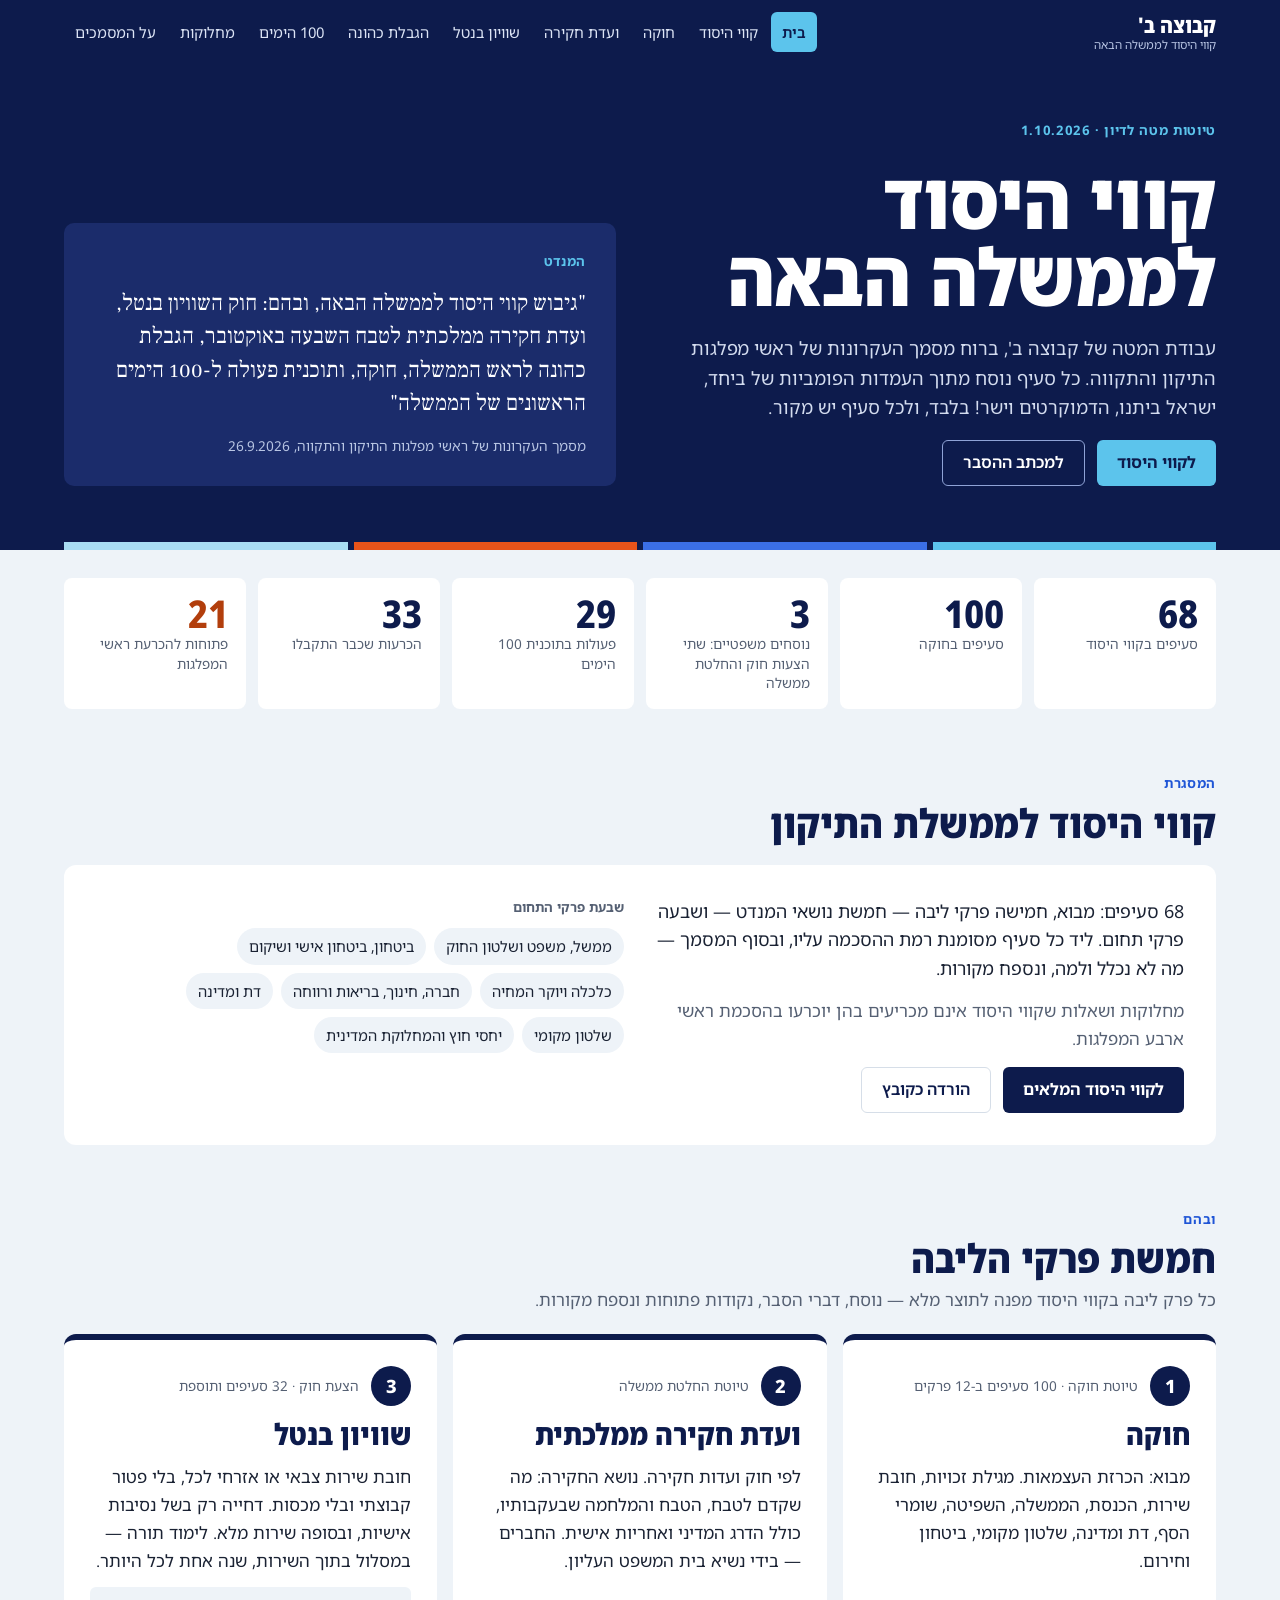
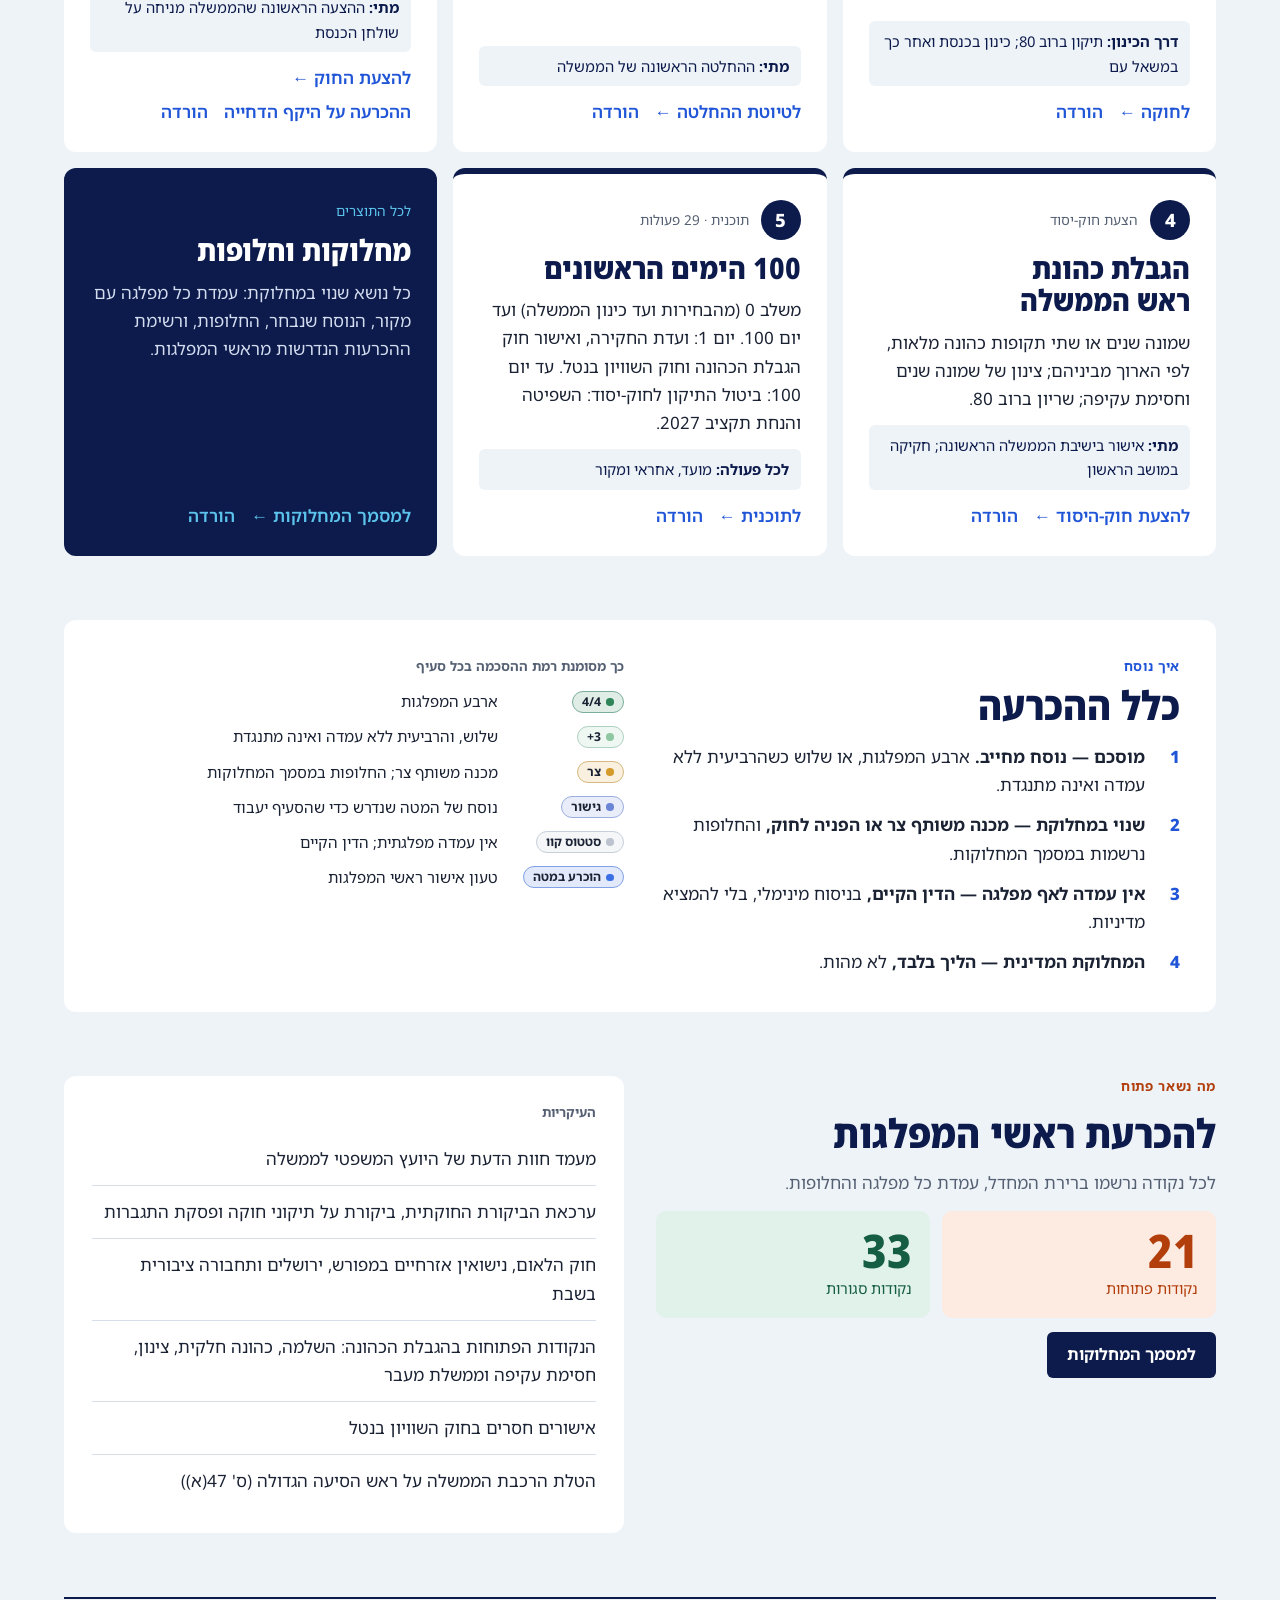
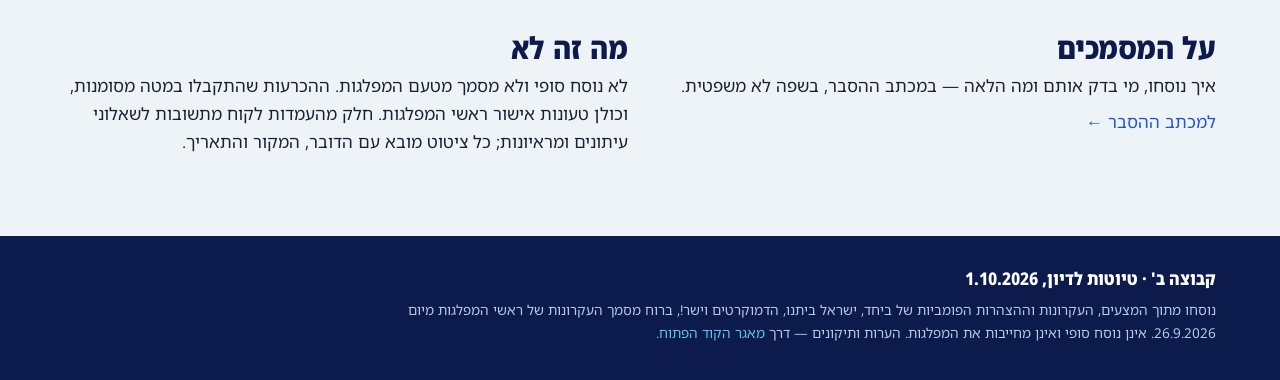
==== commit 48f2a00e: "עיצוב ומבנה חדשים: עמוד הבית הוא תקציר התוצרים לפי המנדט - עמוד הבית: המנדט, קווי היסוד כמסגרת, חמשת" ====
--- a/index.html
+++ b/index.html
@@ -3,50 +3,73 @@
 <head>
 <meta charset="utf-8">
 <meta name="viewport" content="width=device-width, initial-scale=1, viewport-fit=cover">
-<title>החוקה ותוצרי קבוצה ב&#x27; — טיוטות לדיון</title>
-<meta name="description" content="החוקה, קווי היסוד לממשלה, שלושת החוקים ותוכנית 100 הימים — נוסחו מעמדות ביחד, ישראל ביתנו, הדמוקרטים וישר!">
+<title>קווי היסוד לממשלה הבאה — תוצרי קבוצה ב&#x27;</title>
+<meta name="description" content="קווי היסוד לממשלה הבאה: החוקה, ועדת החקירה, חוק השוויון בנטל, הגבלת הכהונה ותוכנית 100 הימים — נוסחו מעמדות ביחד, ישראל ביתנו, הדמוקרטים וישר!">
 <link rel="stylesheet" href="assets/style.css">
 </head>
 <body>
-<header class="topbar"><div class="topbar-inner"><a class="brand" href="index.html">החוקה ותוצרי קבוצה ב'</a><nav class="nav"><a href="index.html" aria-current="page">בית</a><a href="letter.html">מכתב הסבר</a><a href="summary.html">תקציר</a><a href="constitution.html">החוקה</a><a href="guidelines.html">קווי היסוד</a><a href="laws.html">שלושת החוקים</a><a href="100-days.html">100 הימים</a><a href="disputes.html">מחלוקות</a></nav></div></header>
-<main class="page" style="grid-template-columns: minmax(0, 1120px)">
-<section class="hero">
-<div class="stamp">טיוטות לדיון · 1.10.2026</div>
-<h1>החוקה ותוצרי קבוצה ב', ברוח מסמך העקרונות של ראשי מפלגות התיקון והתקווה</h1>
-<p>מסמך העקרונות של ראשי ביחד, ישראל ביתנו, הדמוקרטים וישר! (26.9.2026) הטיל על קבוצה ב' לגבש את קווי היסוד לממשלה הבאה, ובהם חוק השוויון בנטל, ועדת חקירה ממלכתית לטבח השבעה באוקטובר, הגבלת כהונה לראש הממשלה, חוקה ותוכנית פעולה ל-100 הימים הראשונים. המסמכים כאן נוסחו אך ורק מתוך העמדות הפומביות של ארבע המפלגות, ולכל סעיף יש מקור.</p>
-<p>מה שמוסכם על כל הארבע, או על שלוש כשהרביעית אינה מתנגדת, נכנס כנוסח מחייב. מה ששנוי במחלוקת נוסח לפי המכנה המשותף הצר או הופנה לחוק, והחלופות נרשמו. מה שאין עליו עמדה של אף מפלגה נשאר כדין הקיים.</p>
-</section>
+<header class="topbar"><div class="topbar-inner"><a class="brand" href="index.html"><b>קבוצה ב'</b><span>קווי היסוד לממשלה הבאה</span></a><nav class="nav" aria-label="ניווט ראשי"><a href="index.html" aria-current="page">בית</a><a href="guidelines.html">קווי היסוד</a><a href="constitution.html">חוקה</a><a href="inquiry.html">ועדת חקירה</a><a href="equal-burden.html">שוויון בנטל</a><a href="term-limits.html">הגבלת כהונה</a><a href="100-days.html">100 הימים</a><a href="disputes.html">מחלוקות</a><a href="letter.html">על המסמכים</a></nav></div></header>
+<section class="hero"><div class="wrap hero-grid">
+<div class="hero-text"><span class="kicker">טיוטות מטה לדיון · 1.10.2026</span>
+<h1>קווי היסוד<br>לממשלה הבאה</h1>
+<p>עבודת המטה של קבוצה ב', ברוח מסמך העקרונות של ראשי מפלגות התיקון והתקווה. כל סעיף נוסח מתוך העמדות הפומביות של ביחד, ישראל ביתנו, הדמוקרטים וישר! בלבד, ולכל סעיף יש מקור.</p>
+<div class="actions"><a class="btn btn-sky" href="guidelines.html">לקווי היסוד</a><a class="btn btn-ghost" href="letter.html">למכתב ההסבר</a></div></div>
+<figure class="mandate"><span class="kicker">המנדט</span><blockquote>"גיבוש קווי היסוד לממשלה הבאה, ובהם: חוק השוויון בנטל, ועדת חקירה ממלכתית לטבח השבעה באוקטובר, הגבלת כהונה לראש הממשלה, חוקה, ותוכנית פעולה ל-100 הימים הראשונים של הממשלה"</blockquote><figcaption>מסמך העקרונות של ראשי מפלגות התיקון והתקווה, 26.9.2026</figcaption></figure>
+</div><div class="wrap"><div class="stripe" aria-hidden="true"><span></span><span></span><span></span><span></span></div></div></section>
+<main class="wrap home">
 <div class="facts">
+<div class="fact"><b>68</b><span>סעיפים בקווי היסוד</span></div>
 <div class="fact"><b>100</b><span>סעיפים בחוקה</span></div>
-<div class="fact"><b>68</b><span>סעיפים בקווי היסוד</span></div>
 <div class="fact"><b>3</b><span>נוסחים משפטיים: שתי הצעות חוק והחלטת ממשלה</span></div>
 <div class="fact"><b>29</b><span>פעולות בתוכנית 100 הימים</span></div>
-<div class="fact"><b>21</b><span>הכרעות פתוחות לראשי המפלגות</span></div>
 <div class="fact"><b>33</b><span>הכרעות שכבר התקבלו</span></div>
+<div class="fact open"><b>21</b><span>פתוחות להכרעת ראשי המפלגות</span></div>
 </div>
-<h2 class="home-h">להתחיל כאן</h2>
-<div class="cards cards-2"><div class="card"><h3><a href="letter.html">מכתב הסבר</a></h3><p>על מה המסמכים, איך נוסחו, עיקרי התוצרים ומה הלאה — בשפה לא משפטית.</p><div class="links"><a href="letter.html">לקריאה</a><a href="pdf/מכתב-הסבר.pdf" download>PDF</a></div></div><div class="card"><h3><a href="summary.html">תקציר</a></h3><p>עמוד אחד: כל תוצר במבט אחד, עיקרי החוקה ומה נשאר להכרעת ראשי המפלגות.</p><div class="links"><a href="summary.html">לקריאה</a><a href="pdf/תקציר-החוקה.pdf" download>PDF</a></div></div></div>
-<h2 class="home-h">המסמכים, לפי הסדר</h2>
-<div class="cards cards-4"><div class="card"><span class="num">1</span><h3><a href="constitution.html">החוקה</a></h3><p>100 סעיפים ב-12 פרקים, ונספח מקורות המציין לכל סעיף על איזו עמדה מפלגתית הוא נשען.</p><div class="links"><a href="constitution.html">לקריאה</a><a href="pdf/חוקה-טיוטה.pdf" download>PDF</a></div></div><div class="card"><span class="num">2</span><h3><a href="guidelines.html">קווי היסוד לממשלה</a></h3><p>המבוא, חמשת פרקי הליבה — חוקה, ועדת חקירה, שוויון בנטל, הגבלת כהונה ו-100 הימים — ושבעה פרקי תחום.</p><div class="links"><a href="guidelines.html">לקריאה</a><a href="pdf/קווי-היסוד-לממשלה.pdf" download>PDF</a></div></div><div class="card"><span class="num">3</span><h3><a href="laws.html">שלושת החוקים</a></h3><p>הנוסחים שהממשלה תביא ביום הראשון שלה.</p><ul class="card-list"><li><a href="term-limits.html">הגבלת כהונת ראש הממשלה</a> <span>· הצעת חוק-יסוד</span></li><li><a href="inquiry.html">ועדת חקירה ממלכתית לטבח 7 באוקטובר</a> <span>· טיוטת החלטת ממשלה</span></li><li><a href="equal-burden.html">חוק השוויון בנטל</a> <span>· הצעת חוק</span></li></ul><div class="links"><a href="laws.html">לכל השלושה</a></div></div><div class="card"><span class="num">4</span><h3><a href="100-days.html">תוכנית 100 הימים</a></h3><p>29 פעולות, משלב 0 (מהבחירות ועד כינון הממשלה) ועד יום 100 — לכל פעולה מועד ומקור — ומה לא נכלל ולמה.</p><div class="links"><a href="100-days.html">לקריאה</a><a href="pdf/תוכנית-100-הימים.pdf" download>PDF</a></div></div></div>
-<div class="cards cards-1"><div class="card"><span class="num">לכל התוצרים</span><h3><a href="disputes.html">מחלוקות וחלופות</a></h3><p>כל נושא שנוי במחלוקת: עמדת כל מפלגה עם מקור, הנוסח שנבחר, החלופות, ורשימת ההכרעות הנדרשות מראשי המפלגות.</p><div class="links"><a href="disputes.html">לקריאה</a><a href="pdf/מחלוקות-וחלופות.pdf" download>PDF</a></div></div></div>
-<section class="home-map">
-<h2>מפת ההסכמה בחוקה</h2>
-<p>כל ריבוע הוא סעיף בחוקה, צבוע לפי רמת ההסכמה עליו. ריבוע בשני צבעים הוא סעיף שחלקיו ברמות שונות, למשל סעיף קטן (א) מוסכם על כל 4 וסעיף קטן (ב) לפי מכנה צר; לכן סעיף נספר בכל רמה שמופיעה בו. לחיצה פותחת את הסעיף עם המקורות.</p>
-<div class="chips"><span class="chip static" title="מוסכם על ארבע המפלגות"><span class="dot lvl-all4" aria-hidden="true"></span><span class="chip-label">כל 4</span><span class="chip-n">27</span></span><span class="chip static" title="שלוש מסכימות, הרביעית ללא עמדה"><span class="dot lvl-three" aria-hidden="true"></span><span class="chip-label">3 מתוך 4</span><span class="chip-n">7</span></span><span class="chip static" title="עמדה מפורשת של פחות משלוש מפלגות, אף אחת אינה מתנגדת; הנוסח צומצם או הופנה לחוק"><span class="dot lvl-narrow" aria-hidden="true"></span><span class="chip-label">מכנה צר</span><span class="chip-n">43</span></span><span class="chip static" title="נוסח שאינו של אף מפלגה אך נדרש כדי שהסעיף יעבוד"><span class="dot lvl-bridge" aria-hidden="true"></span><span class="chip-label">הצעת גישור</span><span class="chip-n">14</span></span><span class="chip static" title="אין עמדה מפלגתית: נשמר הדין הקיים או הופנה לחוק"><span class="dot lvl-sq" aria-hidden="true"></span><span class="chip-label">סטטוס קוו</span><span class="chip-n">80</span></span></div>
-<div class="map" role="group" aria-label="מפת ההסכמה"><div class="map-row"><a class="map-ch" href="constitution.html#ch-א" title="פרק א&#x27; — יסודות">פרק א' <span>יסודות</span></a><div class="map-cells"><a class="cell" style="--c1:var(--l-all4);--c2:var(--l-three)" href="constitution.html#s-1" data-sec="1" title="1. מדינת ישראל — כל 4 / 3 מתוך 4" aria-label="1. מדינת ישראל — כל 4 / 3 מתוך 4"></a><a class="cell" style="--c1:var(--l-all4);--c2:var(--l-all4)" href="constitution.html#s-2" data-sec="2" title="2. ריבונות העם — כל 4" aria-label="2. ריבונות העם — כל 4"></a><a class="cell" style="--c1:var(--l-all4);--c2:var(--l-narrow)" href="constitution.html#s-3" data-sec="3" title="3. שלטון החוק והפרדת הרשויות — כל 4 / מכנה צר" aria-label="3. שלטון החוק והפרדת הרשויות — כל 4 / מכנה צר"></a><a class="cell" style="--c1:var(--l-sq);--c2:var(--l-sq)" href="constitution.html#s-4" data-sec="4" title="4. עלייה ושבות — סטטוס קוו" aria-label="4. עלייה ושבות — סטטוס קוו"></a><a class="cell" style="--c1:var(--l-sq);--c2:var(--l-sq)" href="constitution.html#s-5" data-sec="5" title="5. שפות — סטטוס קוו" aria-label="5. שפות — סטטוס קוו"></a><a class="cell" style="--c1:var(--l-narrow);--c2:var(--l-sq)" href="constitution.html#s-6" data-sec="6" title="6. בירת המדינה וסמליה — מכנה צר / סטטוס קוו" aria-label="6. בירת המדינה וסמליה — מכנה צר / סטטוס קוו"></a><a class="cell" style="--c1:var(--l-all4);--c2:var(--l-all4)" href="constitution.html#s-7" data-sec="7" title="7. עליונות החוקה — כל 4" aria-label="7. עליונות החוקה — כל 4"></a></div></div><div class="map-row"><a class="map-ch" href="constitution.html#ch-ב" title="פרק ב&#x27; — זכויות האדם והאזרח">פרק ב' <span>זכויות האדם והאזרח</span></a><div class="map-cells"><a class="cell" style="--c1:var(--l-all4);--c2:var(--l-sq)" href="constitution.html#s-8" data-sec="8" title="8. עקרונות יסוד — כל 4 / סטטוס קוו" aria-label="8. עקרונות יסוד — כל 4 / סטטוס קוו"></a><a class="cell" style="--c1:var(--l-sq);--c2:var(--l-sq)" href="constitution.html#s-9" data-sec="9" title="9. כבוד האדם, חייו וגופו — סטטוס קוו" aria-label="9. כבוד האדם, חייו וגופו — סטטוס קוו"></a><a class="cell" style="--c1:var(--l-sq);--c2:var(--l-sq)" href="constitution.html#s-10" data-sec="10" title="10. חירות אישית — סטטוס קוו" aria-label="10. חירות אישית — סטטוס קוו"></a><a class="cell" style="--c1:var(--l-all4);--c2:var(--l-narrow)" href="constitution.html#s-11" data-sec="11" title="11. שוויון — כל 4 / מכנה צר" aria-label="11. שוויון — כל 4 / מכנה צר"></a><a class="cell" style="--c1:var(--l-narrow);--c2:var(--l-sq)" href="constitution.html#s-12" data-sec="12" title="12. חופש הביטוי והעיתונות — מכנה צר / סטטוס קוו" aria-label="12. חופש הביטוי והעיתונות — מכנה צר / סטטוס קוו"></a><a class="cell" style="--c1:var(--l-narrow);--c2:var(--l-sq)" href="constitution.html#s-13" data-sec="13" title="13. חופש ההפגנה וההתאגדות — מכנה צר / סטטוס קוו" aria-label="13. חופש ההפגנה וההתאגדות — מכנה צר / סטטוס קוו"></a><a class="cell" style="--c1:var(--l-all4);--c2:var(--l-narrow)" href="constitution.html#s-14" data-sec="14" title="14. חופש הדת והמצפון וחופש מדת — כל 4 / מכנה צר" aria-label="14. חופש הדת והמצפון וחופש מדת — כל 4 / מכנה צר"></a><a class="cell" style="--c1:var(--l-three);--c2:var(--l-three)" href="constitution.html#s-15" data-sec="15" title="15. הזכות לנישואין ולחיי משפחה — 3 מתוך 4" aria-label="15. הזכות לנישואין ולחיי משפחה — 3 מתוך 4"></a><a class="cell" style="--c1:var(--l-sq);--c2:var(--l-sq)" href="constitution.html#s-16" data-sec="16" title="16. חופש התנועה — סטטוס קוו" aria-label="16. חופש התנועה — סטטוס קוו"></a><a class="cell" style="--c1:var(--l-sq);--c2:var(--l-sq)" href="constitution.html#s-17" data-sec="17" title="17. פרטיות וצנעת הפרט — סטטוס קוו" aria-label="17. פרטיות וצנעת הפרט — סטטוס קוו"></a><a class="cell" style="--c1:var(--l-sq);--c2:var(--l-sq)" href="constitution.html#s-18" data-sec="18" title="18. קניין — סטטוס קוו" aria-label="18. קניין — סטטוס קוו"></a><a class="cell" style="--c1:var(--l-sq);--c2:var(--l-sq)" href="constitution.html#s-19" data-sec="19" title="19. חופש העיסוק — סטטוס קוו" aria-label="19. חופש העיסוק — סטטוס קוו"></a><a class="cell" style="--c1:var(--l-sq);--c2:var(--l-sq)" href="constitution.html#s-20" data-sec="20" title="20. זכויות במעצר ובהליך הפלילי — סטטוס קוו" aria-label="20. זכויות במעצר ובהליך הפלילי — סטטוס קוו"></a><a class="cell" style="--c1:var(--l-sq);--c2:var(--l-sq)" href="constitution.html#s-21" data-sec="21" title="21. זכות הגישה לערכאות והליך הוגן — סטטוס קוו" aria-label="21. זכות הגישה לערכאות והליך הוגן — סטטוס קוו"></a><a class="cell" style="--c1:var(--l-all4);--c2:var(--l-narrow)" href="constitution.html#s-22" data-sec="22" title="22. זכויות בני המיעוטים — כל 4 / מכנה צר" aria-label="22. זכויות בני המיעוטים — כל 4 / מכנה צר"></a><a class="cell" style="--c1:var(--l-bridge);--c2:var(--l-sq)" href="constitution.html#s-23" data-sec="23" title="23. פסקת ההגבלה — הצעת גישור / סטטוס קוו" aria-label="23. פסקת ההגבלה — הצעת גישור / סטטוס קוו"></a></div></div><div class="map-row"><a class="map-ch" href="constitution.html#ch-ג" title="פרק ג&#x27; — זכויות חברתיות">פרק ג' <span>זכויות חברתיות</span></a><div class="map-cells"><a class="cell" style="--c1:var(--l-bridge);--c2:var(--l-bridge)" href="constitution.html#s-24" data-sec="24" title="24. חובת המדינה ומימוש הדרגתי — הצעת גישור" aria-label="24. חובת המדינה ומימוש הדרגתי — הצעת גישור"></a><a class="cell" style="--c1:var(--l-narrow);--c2:var(--l-sq)" href="constitution.html#s-25" data-sec="25" title="25. הזכות לחינוך — מכנה צר / סטטוס קוו" aria-label="25. הזכות לחינוך — מכנה צר / סטטוס קוו"></a><a class="cell" style="--c1:var(--l-all4);--c2:var(--l-sq)" href="constitution.html#s-26" data-sec="26" title="26. חינוך ממלכתי ולימודי ליבה — כל 4 / סטטוס קוו" aria-label="26. חינוך ממלכתי ולימודי ליבה — כל 4 / סטטוס קוו"></a><a class="cell" style="--c1:var(--l-narrow);--c2:var(--l-sq)" href="constitution.html#s-27" data-sec="27" title="27. הזכות לבריאות — מכנה צר / סטטוס קוו" aria-label="27. הזכות לבריאות — מכנה צר / סטטוס קוו"></a><a class="cell" style="--c1:var(--l-narrow);--c2:var(--l-sq)" href="constitution.html#s-28" data-sec="28" title="28. דיור ורמת חיים נאותה — מכנה צר / סטטוס קוו" aria-label="28. דיור ורמת חיים נאותה — מכנה צר / סטטוס קוו"></a><a class="cell" style="--c1:var(--l-sq);--c2:var(--l-sq)" href="constitution.html#s-29" data-sec="29" title="29. זכויות עובדים — סטטוס קוו" aria-label="29. זכויות עובדים — סטטוס קוו"></a></div></div><div class="map-row"><a class="map-ch" href="constitution.html#ch-ד" title="פרק ד&#x27; — חובות האזרח: השירות">פרק ד' <span>חובות האזרח: השירות</span></a><div class="map-cells"><a class="cell" style="--c1:var(--l-all4);--c2:var(--l-all4)" href="constitution.html#s-30" data-sec="30" title="30. חובת השירות — כל 4" aria-label="30. חובת השירות — כל 4"></a><a class="cell" style="--c1:var(--l-all4);--c2:var(--l-narrow)" href="constitution.html#s-31" data-sec="31" title="31. שוויון בנטל השירות — כל 4 / מכנה צר" aria-label="31. שוויון בנטל השירות — כל 4 / מכנה צר"></a><a class="cell" style="--c1:var(--l-all4);--c2:var(--l-narrow)" href="constitution.html#s-32" data-sec="32" title="32. השירות האזרחי — כל 4 / מכנה צר" aria-label="32. השירות האזרחי — כל 4 / מכנה צר"></a><a class="cell" style="--c1:var(--l-all4);--c2:var(--l-sq)" href="constitution.html#s-33" data-sec="33" title="33. תוצאות אי-קיום חובת השירות — כל 4 / סטטוס קוו" aria-label="33. תוצאות אי-קיום חובת השירות — כל 4 / סטטוס קוו"></a></div></div><div class="map-row"><a class="map-ch" href="constitution.html#ch-ה" title="פרק ה&#x27; — הכנסת">פרק ה' <span>הכנסת</span></a><div class="map-cells"><a class="cell" style="--c1:var(--l-sq);--c2:var(--l-sq)" href="constitution.html#s-34" data-sec="34" title="34. הכנסת — סטטוס קוו" aria-label="34. הכנסת — סטטוס קוו"></a><a class="cell" style="--c1:var(--l-sq);--c2:var(--l-sq)" href="constitution.html#s-35" data-sec="35" title="35. הבחירות לכנסת — סטטוס קוו" aria-label="35. הבחירות לכנסת — סטטוס קוו"></a><a class="cell" style="--c1:var(--l-sq);--c2:var(--l-sq)" href="constitution.html#s-36" data-sec="36" title="36. תקופת כהונתה של הכנסת — סטטוס קוו" aria-label="36. תקופת כהונתה של הכנסת — סטטוס קוו"></a><a class="cell" style="--c1:var(--l-narrow);--c2:var(--l-sq)" href="constitution.html#s-37" data-sec="37" title="37. סיום כהונת הכנסת לפני זמנה ורציפותה — מכנה צר / סטטוס קוו" aria-label="37. סיום כהונת הכנסת לפני זמנה ורציפותה — מכנה צר / סטטוס קוו"></a><a class="cell" style="--c1:var(--l-narrow);--c2:var(--l-sq)" href="constitution.html#s-38" data-sec="38" title="38. חברי הכנסת — מכנה צר / סטטוס קוו" aria-label="38. חברי הכנסת — מכנה צר / סטטוס קוו"></a><a class="cell" style="--c1:var(--l-sq);--c2:var(--l-sq)" href="constitution.html#s-39" data-sec="39" title="39. חסינות חברי הכנסת — סטטוס קוו" aria-label="39. חסינות חברי הכנסת — סטטוס קוו"></a><a class="cell" style="--c1:var(--l-sq);--c2:var(--l-sq)" href="constitution.html#s-40" data-sec="40" title="40. סדרי עבודתה של הכנסת — סטטוס קוו" aria-label="40. סדרי עבודתה של הכנסת — סטטוס קוו"></a><a class="cell" style="--c1:var(--l-narrow);--c2:var(--l-sq)" href="constitution.html#s-41" data-sec="41" title="41. אחריות הממשלה בפני הכנסת — מכנה צר / סטטוס קוו" aria-label="41. אחריות הממשלה בפני הכנסת — מכנה צר / סטטוס קוו"></a><a class="cell" style="--c1:var(--l-all4);--c2:var(--l-sq)" href="constitution.html#s-42" data-sec="42" title="42. חקיקה — כל 4 / סטטוס קוו" aria-label="42. חקיקה — כל 4 / סטטוס קוו"></a><a class="cell" style="--c1:var(--l-all4);--c2:var(--l-narrow)" href="constitution.html#s-43" data-sec="43" title="43. חקיקת יסוד ותיקון החוקה — כל 4 / מכנה צר" aria-label="43. חקיקת יסוד ותיקון החוקה — כל 4 / מכנה צר"></a></div></div><div class="map-row"><a class="map-ch" href="constitution.html#ch-ו" title="פרק ו&#x27; — הממשלה">פרק ו' <span>הממשלה</span></a><div class="map-cells"><a class="cell" style="--c1:var(--l-sq);--c2:var(--l-sq)" href="constitution.html#s-44" data-sec="44" title="44. הממשלה — סטטוס קוו" aria-label="44. הממשלה — סטטוס קוו"></a><a class="cell" style="--c1:var(--l-sq);--c2:var(--l-sq)" href="constitution.html#s-45" data-sec="45" title="45. הרכב הממשלה — סטטוס קוו" aria-label="45. הרכב הממשלה — סטטוס קוו"></a><a class="cell" style="--c1:var(--l-all4);--c2:var(--l-bridge)" href="constitution.html#s-46" data-sec="46" title="46. ממשלה מצומצמת — כל 4 / הצעת גישור" aria-label="46. ממשלה מצומצמת — כל 4 / הצעת גישור"></a><a class="cell" style="--c1:var(--l-narrow);--c2:var(--l-sq)" href="constitution.html#s-47" data-sec="47" title="47. הטלת הרכבת הממשלה — מכנה צר / סטטוס קוו" aria-label="47. הטלת הרכבת הממשלה — מכנה צר / סטטוס קוו"></a><a class="cell" style="--c1:var(--l-sq);--c2:var(--l-sq)" href="constitution.html#s-48" data-sec="48" title="48. כינון הממשלה — סטטוס קוו" aria-label="48. כינון הממשלה — סטטוס קוו"></a><a class="cell" style="--c1:var(--l-sq);--c2:var(--l-sq)" href="constitution.html#s-49" data-sec="49" title="49. אי-אמון בממשלה — סטטוס קוו" aria-label="49. אי-אמון בממשלה — סטטוס קוו"></a><a class="cell" style="--c1:var(--l-all4);--c2:var(--l-sq)" href="constitution.html#s-50" data-sec="50" title="50. תקופת כהונת ראש הממשלה — כל 4 / סטטוס קוו" aria-label="50. תקופת כהונת ראש הממשלה — כל 4 / סטטוס קוו"></a><a class="cell" style="--c1:var(--l-narrow);--c2:var(--l-sq)" href="constitution.html#s-51" data-sec="51" title="51. הפסקת כהונה וממשלת מעבר — מכנה צר / סטטוס קוו" aria-label="51. הפסקת כהונה וממשלת מעבר — מכנה צר / סטטוס קוו"></a><a class="cell" style="--c1:var(--l-narrow);--c2:var(--l-sq)" href="constitution.html#s-52" data-sec="52" title="52. כשירות, טוהר המידות ואתיקה — מכנה צר / סטטוס קוו" aria-label="52. כשירות, טוהר המידות ואתיקה — מכנה צר / סטטוס קוו"></a><a class="cell" style="--c1:var(--l-sq);--c2:var(--l-sq)" href="constitution.html#s-53" data-sec="53" title="53. אחריות הממשלה וסדרי עבודתה — סטטוס קוו" aria-label="53. אחריות הממשלה וסדרי עבודתה — סטטוס קוו"></a><a class="cell" style="--c1:var(--l-three);--c2:var(--l-sq)" href="constitution.html#s-54" data-sec="54" title="54. שירות המדינה ומינויים — 3 מתוך 4 / סטטוס קוו" aria-label="54. שירות המדינה ומינויים — 3 מתוך 4 / סטטוס קוו"></a><a class="cell" style="--c1:var(--l-sq);--c2:var(--l-sq)" href="constitution.html#s-55" data-sec="55" title="55. צבא ההגנה לישראל — סטטוס קוו" aria-label="55. צבא ההגנה לישראל — סטטוס קוו"></a></div></div><div class="map-row"><a class="map-ch" href="constitution.html#ch-ז" title="פרק ז&#x27; — השפיטה והביקורת החוקתית">פרק ז' <span>השפיטה והביקורת החוקתית</span></a><div class="map-cells"><a class="cell" style="--c1:var(--l-all4);--c2:var(--l-sq)" href="constitution.html#s-56" data-sec="56" title="56. הרשות השופטת ועצמאותה — כל 4 / סטטוס קוו" aria-label="56. הרשות השופטת ועצמאותה — כל 4 / סטטוס קוו"></a><a class="cell" style="--c1:var(--l-sq);--c2:var(--l-sq)" href="constitution.html#s-57" data-sec="57" title="57. בתי המשפט — סטטוס קוו" aria-label="57. בתי המשפט — סטטוס קוו"></a><a class="cell" style="--c1:var(--l-bridge);--c2:var(--l-sq)" href="constitution.html#s-58" data-sec="58" title="58. בית המשפט העליון — הצעת גישור / סטטוס קוו" aria-label="58. בית המשפט העליון — הצעת גישור / סטטוס קוו"></a><a class="cell" style="--c1:var(--l-sq);--c2:var(--l-sq)" href="constitution.html#s-59" data-sec="59" title="59. בתי דין ורשויות שיפוט אחרות — סטטוס קוו" aria-label="59. בתי דין ורשויות שיפוט אחרות — סטטוס קוו"></a><a class="cell" style="--c1:var(--l-narrow);--c2:var(--l-sq)" href="constitution.html#s-60" data-sec="60" title="60. מינוי שופטים — מכנה צר / סטטוס קוו" aria-label="60. מינוי שופטים — מכנה צר / סטטוס קוו"></a><a class="cell" style="--c1:var(--l-all4);--c2:var(--l-narrow)" href="constitution.html#s-61" data-sec="61" title="61. הוועדה לבחירת שופטים — כל 4 / מכנה צר" aria-label="61. הוועדה לבחירת שופטים — כל 4 / מכנה צר"></a><a class="cell" style="--c1:var(--l-sq);--c2:var(--l-sq)" href="constitution.html#s-62" data-sec="62" title="62. כהונת שופט — סטטוס קוו" aria-label="62. כהונת שופט — סטטוס קוו"></a><a class="cell" style="--c1:var(--l-sq);--c2:var(--l-sq)" href="constitution.html#s-63" data-sec="63" title="63. אי-תלות השופט — סטטוס קוו" aria-label="63. אי-תלות השופט — סטטוס קוו"></a><a class="cell" style="--c1:var(--l-narrow);--c2:var(--l-narrow)" href="constitution.html#s-64" data-sec="64" title="64. עצמאות מנהלית ותקציבית — מכנה צר" aria-label="64. עצמאות מנהלית ותקציבית — מכנה צר"></a><a class="cell" style="--c1:var(--l-all4);--c2:var(--l-sq)" href="constitution.html#s-65" data-sec="65" title="65. הביקורת החוקתית — כל 4 / סטטוס קוו" aria-label="65. הביקורת החוקתית — כל 4 / סטטוס קוו"></a><a class="cell" style="--c1:var(--l-narrow);--c2:var(--l-narrow)" href="constitution.html#s-66" data-sec="66" title="66. ביקורת על הוראות חוקתיות — מכנה צר" aria-label="66. ביקורת על הוראות חוקתיות — מכנה צר"></a></div></div><div class="map-row"><a class="map-ch" href="constitution.html#ch-ח" title="פרק ח&#x27; — מוסדות המדינה, שומרי הסף והשירות הציבורי">פרק ח' <span>מוסדות המדינה, שומרי הסף והשירות הציבורי</span></a><div class="map-cells"><a class="cell" style="--c1:var(--l-sq);--c2:var(--l-sq)" href="constitution.html#s-67" data-sec="67" title="67. נשיא המדינה — סטטוס קוו" aria-label="67. נשיא המדינה — סטטוס קוו"></a><a class="cell" style="--c1:var(--l-sq);--c2:var(--l-sq)" href="constitution.html#s-68" data-sec="68" title="68. תפקידי נשיא המדינה וסמכויותיו — סטטוס קוו" aria-label="68. תפקידי נשיא המדינה וסמכויותיו — סטטוס קוו"></a><a class="cell" style="--c1:var(--l-narrow);--c2:var(--l-sq)" href="constitution.html#s-69" data-sec="69" title="69. היועץ המשפטי לממשלה — מכנה צר / סטטוס קוו" aria-label="69. היועץ המשפטי לממשלה — מכנה צר / סטטוס קוו"></a><a class="cell" style="--c1:var(--l-narrow);--c2:var(--l-sq)" href="constitution.html#s-70" data-sec="70" title="70. התביעה הכללית, חוות הדעת והייצוג — מכנה צר / סטטוס קוו" aria-label="70. התביעה הכללית, חוות הדעת והייצוג — מכנה צר / סטטוס קוו"></a><a class="cell" style="--c1:var(--l-sq);--c2:var(--l-sq)" href="constitution.html#s-71" data-sec="71" title="71. מבקר המדינה ונציב תלונות הציבור — סטטוס קוו" aria-label="71. מבקר המדינה ונציב תלונות הציבור — סטטוס קוו"></a><a class="cell" style="--c1:var(--l-all4);--c2:var(--l-sq)" href="constitution.html#s-72" data-sec="72" title="72. ועדת הבחירות המרכזית וטוהר הבחירות — כל 4 / סטטוס קוו" aria-label="72. ועדת הבחירות המרכזית וטוהר הבחירות — כל 4 / סטטוס קוו"></a><a class="cell" style="--c1:var(--l-narrow);--c2:var(--l-sq)" href="constitution.html#s-73" data-sec="73" title="73. שירות המדינה ונציב שירות המדינה — מכנה צר / סטטוס קוו" aria-label="73. שירות המדינה ונציב שירות המדינה — מכנה צר / סטטוס קוו"></a><a class="cell" style="--c1:var(--l-narrow);--c2:var(--l-narrow)" href="constitution.html#s-74" data-sec="74" title="74. שומרי הסף — מכנה צר" aria-label="74. שומרי הסף — מכנה צר"></a><a class="cell" style="--c1:var(--l-narrow);--c2:var(--l-sq)" href="constitution.html#s-75" data-sec="75" title="75. טוהר המידות והמאבק בשחיתות — מכנה צר / סטטוס קוו" aria-label="75. טוהר המידות והמאבק בשחיתות — מכנה צר / סטטוס קוו"></a></div></div><div class="map-row"><a class="map-ch" href="constitution.html#ch-ט" title="פרק ט&#x27; — דת ומדינה">פרק ט' <span>דת ומדינה</span></a><div class="map-cells"><a class="cell" style="--c1:var(--l-narrow);--c2:var(--l-sq)" href="constitution.html#s-76" data-sec="76" title="76. מורשת ישראל וחירות בענייני דת — מכנה צר / סטטוס קוו" aria-label="76. מורשת ישראל וחירות בענייני דת — מכנה צר / סטטוס קוו"></a><a class="cell" style="--c1:var(--l-sq);--c2:var(--l-sq)" href="constitution.html#s-77" data-sec="77" title="77. שבת ומועדי ישראל — סטטוס קוו" aria-label="77. שבת ומועדי ישראל — סטטוס קוו"></a><a class="cell" style="--c1:var(--l-three);--c2:var(--l-bridge)" href="constitution.html#s-78" data-sec="78" title="78. צביון המרחב הציבורי בשבת ובמועדי ישראל — 3 מתוך 4 / הצעת גישור" aria-label="78. צביון המרחב הציבורי בשבת ובמועדי ישראל — 3 מתוך 4 / הצעת גישור"></a><a class="cell" style="--c1:var(--l-narrow);--c2:var(--l-sq)" href="constitution.html#s-79" data-sec="79" title="79. שירותי הדת — מכנה צר / סטטוס קוו" aria-label="79. שירותי הדת — מכנה צר / סטטוס קוו"></a><a class="cell" style="--c1:var(--l-sq);--c2:var(--l-sq)" href="constitution.html#s-80" data-sec="80" title="80. חינוך ושיפוט בענייני דת — סטטוס קוו" aria-label="80. חינוך ושיפוט בענייני דת — סטטוס קוו"></a></div></div><div class="map-row"><a class="map-ch" href="constitution.html#ch-י" title="פרק י&#x27; — שלטון מקומי">פרק י' <span>שלטון מקומי</span></a><div class="map-cells"><a class="cell" style="--c1:var(--l-narrow);--c2:var(--l-sq)" href="constitution.html#s-81" data-sec="81" title="81. הרשויות המקומיות — מכנה צר / סטטוס קוו" aria-label="81. הרשויות המקומיות — מכנה צר / סטטוס קוו"></a><a class="cell" style="--c1:var(--l-sq);--c2:var(--l-sq)" href="constitution.html#s-82" data-sec="82" title="82. הבחירות לרשויות המקומיות — סטטוס קוו" aria-label="82. הבחירות לרשויות המקומיות — סטטוס קוו"></a><a class="cell" style="--c1:var(--l-narrow);--c2:var(--l-sq)" href="constitution.html#s-83" data-sec="83" title="83. עצמאות הרשות המקומית ופיקוח המדינה — מכנה צר / סטטוס קוו" aria-label="83. עצמאות הרשות המקומית ופיקוח המדינה — מכנה צר / סטטוס קוו"></a><a class="cell" style="--c1:var(--l-narrow);--c2:var(--l-sq)" href="constitution.html#s-84" data-sec="84" title="84. משאבי הרשויות המקומיות — מכנה צר / סטטוס קוו" aria-label="84. משאבי הרשויות המקומיות — מכנה צר / סטטוס קוו"></a></div></div><div class="map-row"><a class="map-ch" href="constitution.html#ch-יא" title="פרק י&quot;א — ביטחון, חירום ואחריות ממלכתית">פרק י"א <span>ביטחון, חירום ואחריות ממלכתית</span></a><div class="map-cells"><a class="cell" style="--c1:var(--l-all4);--c2:var(--l-sq)" href="constitution.html#s-85" data-sec="85" title="85. צבא ההגנה לישראל — כל 4 / סטטוס קוו" aria-label="85. צבא ההגנה לישראל — כל 4 / סטטוס קוו"></a><a class="cell" style="--c1:var(--l-sq);--c2:var(--l-sq)" href="constitution.html#s-86" data-sec="86" title="86. שירותי הביטחון — סטטוס קוו" aria-label="86. שירותי הביטחון — סטטוס קוו"></a><a class="cell" style="--c1:var(--l-sq);--c2:var(--l-sq)" href="constitution.html#s-87" data-sec="87" title="87. פתיחה במלחמה ופעולה צבאית משמעותית — סטטוס קוו" aria-label="87. פתיחה במלחמה ופעולה צבאית משמעותית — סטטוס קוו"></a><a class="cell" style="--c1:var(--l-sq);--c2:var(--l-sq)" href="constitution.html#s-88" data-sec="88" title="88. פיקוח הכנסת על מערכת הביטחון — סטטוס קוו" aria-label="88. פיקוח הכנסת על מערכת הביטחון — סטטוס קוו"></a><a class="cell" style="--c1:var(--l-all4);--c2:var(--l-sq)" href="constitution.html#s-89" data-sec="89" title="89. ועדת חקירה ממלכתית — כל 4 / סטטוס קוו" aria-label="89. ועדת חקירה ממלכתית — כל 4 / סטטוס קוו"></a><a class="cell" style="--c1:var(--l-bridge);--c2:var(--l-sq)" href="constitution.html#s-90" data-sec="90" title="90. מצב חירום — הצעת גישור / סטטוס קוו" aria-label="90. מצב חירום — הצעת גישור / סטטוס קוו"></a><a class="cell" style="--c1:var(--l-bridge);--c2:var(--l-sq)" href="constitution.html#s-91" data-sec="91" title="91. תקנות שעת חירום וזכויות שאין לגרוע מהן — הצעת גישור / סטטוס קוו" aria-label="91. תקנות שעת חירום וזכויות שאין לגרוע מהן — הצעת גישור / סטטוס קוו"></a></div></div><div class="map-row"><a class="map-ch" href="constitution.html#ch-יב" title="פרק י&quot;ב — כינון החוקה, תיקונה והוראות מעבר">פרק י"ב <span>כינון החוקה, תיקונה והוראות מעבר</span></a><div class="map-cells"><a class="cell" style="--c1:var(--l-narrow);--c2:var(--l-sq)" href="constitution.html#s-92" data-sec="92" title="92. תיקון החוקה — מכנה צר / סטטוס קוו" aria-label="92. תיקון החוקה — מכנה צר / סטטוס קוו"></a><a class="cell" style="--c1:var(--l-all4);--c2:var(--l-sq)" href="constitution.html#s-93" data-sec="93" title="93. הליך לאישור הסכם מדיני או ויתור על שטח — כל 4 / סטטוס קוו" aria-label="93. הליך לאישור הסכם מדיני או ויתור על שטח — כל 4 / סטטוס קוו"></a><a class="cell" style="--c1:var(--l-narrow);--c2:var(--l-sq)" href="constitution.html#s-94" data-sec="94" title="94. משאל עם — מכנה צר / סטטוס קוו" aria-label="94. משאל עם — מכנה צר / סטטוס קוו"></a><a class="cell" style="--c1:var(--l-narrow);--c2:var(--l-sq)" href="constitution.html#s-95" data-sec="95" title="95. כינון החוקה — מכנה צר / סטטוס קוו" aria-label="95. כינון החוקה — מכנה צר / סטטוס קוו"></a><a class="cell" style="--c1:var(--l-sq);--c2:var(--l-sq)" href="constitution.html#s-96" data-sec="96" title="96. פרסום ונוסח מחייב — סטטוס קוו" aria-label="96. פרסום ונוסח מחייב — סטטוס קוו"></a><a class="cell" style="--c1:var(--l-all4);--c2:var(--l-sq)" href="constitution.html#s-97" data-sec="97" title="97. הוראות מעבר – חוקי היסוד והדין הקיים — כל 4 / סטטוס קוו" aria-label="97. הוראות מעבר – חוקי היסוד והדין הקיים — כל 4 / סטטוס קוו"></a><a class="cell" style="--c1:var(--l-narrow);--c2:var(--l-sq)" href="constitution.html#s-98" data-sec="98" title="98. הוראות מעבר – רציפות רשויות השלטון — מכנה צר / סטטוס קוו" aria-label="98. הוראות מעבר – רציפות רשויות השלטון — מכנה צר / סטטוס קוו"></a><a class="cell" style="--c1:var(--l-all4);--c2:var(--l-sq)" href="constitution.html#s-99" data-sec="99" title="99. הוראות מעבר – השפיטה, הביקורת החוקתית והייעוץ המשפטי לממשלה — כל 4 / סטטוס קוו" aria-label="99. הוראות מעבר – השפיטה, הביקורת החוקתית והייעוץ המשפטי לממשלה — כל 4 / סטטוס קוו"></a><a class="cell" style="--c1:var(--l-all4);--c2:var(--l-bridge)" href="constitution.html#s-100" data-sec="100" title="100. הוראות מעבר – חקיקה משלימה ומועדים — כל 4 / הצעת גישור" aria-label="100. הוראות מעבר – חקיקה משלימה ומועדים — כל 4 / הצעת גישור"></a></div></div></div>
+<section class="home-sec" aria-labelledby="frame-h">
+<div class="sec-head"><span class="kicker">המסגרת</span><h2 id="frame-h">קווי היסוד לממשלת התיקון</h2></div>
+<div class="frame-card"><div class="frame-text">
+<p class="big">68 סעיפים: מבוא, חמישה פרקי ליבה — חמשת נושאי המנדט — ושבעה פרקי תחום. ליד כל סעיף מסומנת רמת ההסכמה עליו, ובסוף המסמך — מה לא נכלל ולמה, ונספח מקורות.</p>
+<p class="muted">מחלוקות ושאלות שקווי היסוד אינם מכריעים בהן יוכרעו בהסכמת ראשי ארבע המפלגות.</p>
+<div class="actions"><a class="btn btn-ink" href="guidelines.html">לקווי היסוד המלאים</a><a class="btn btn-outline" href="pdf/קווי-היסוד-לממשלה.pdf" download>הורדה כקובץ</a></div></div>
+<div class="frame-domains"><span class="label">שבעת פרקי התחום</span><ul class="chiplist"><li>ממשל, משפט ושלטון החוק</li><li>ביטחון, ביטחון אישי ושיקום</li><li>כלכלה ויוקר המחיה</li><li>חברה, חינוך, בריאות ורווחה</li><li>דת ומדינה</li><li>שלטון מקומי</li><li>יחסי חוץ והמחלוקת המדינית</li></ul></div></div>
 </section>
-<section class="method">
-<h2>איך לקרוא</h2>
-<ol>
-<li><a href="letter.html">מכתב ההסבר</a> ו<a href="summary.html">התקציר</a> — כל התוצרים במבט אחד, בשפה לא משפטית.</li>
-<li><a href="constitution.html">החוקה</a>: כל סעיף ממוספר, ההפניות בין סעיפים לחיצות, ולכל סעיף — מקורות ורמת הסכמה.</li>
-<li><a href="guidelines.html">קווי היסוד</a>, <a href="laws.html">שלושת החוקים</a> ו<a href="100-days.html">תוכנית 100 הימים</a>: ליד כל סעיף מסומנת רמת ההסכמה עליו (4/4, 3+, צר, גישור), ובסוף כל מסמך — נספח מקורות.</li>
-<li><a href="disputes.html">מסמך המחלוקות</a>: לכל נושא — עמדת כל מפלגה עם מקור ותאריך, הנוסח שנבחר, החלופות, ובסוף רשימת ההכרעות.</li>
-</ol>
-<h2>מה זה לא</h2>
-<p>לא נוסח סופי ולא מסמך מטעם המפלגות. ההכרעות שהתקבלו במטה מסומנות, וכולן טעונות אישור ראשי המפלגות. חלק מהעמדות לקוח מתשובות לשאלוני עיתונים ומראיונות, לא מהתחייבויות מחייבות; כל ציטוט מובא עם הדובר, המקור והתאריך. תיקונים והערות — דרך הריפו ב-GitHub.</p>
+<section class="home-sec" id="chapters" aria-labelledby="core-h">
+<div class="sec-head"><span class="kicker">ובהם</span><h2 id="core-h">חמשת פרקי הליבה</h2><p class="muted">כל פרק ליבה בקווי היסוד מפנה לתוצר מלא — נוסח, דברי הסבר, נקודות פתוחות ונספח מקורות.</p></div>
+<div class="chapter-grid"><article class="chapter-card"><div class="cc-top"><span class="cc-num">1</span><span class="cc-kind">טיוטת חוקה · 100 סעיפים ב-12 פרקים</span></div>
+<h3><a href="constitution.html">חוקה</a></h3><p>מבוא: הכרזת העצמאות. מגילת זכויות, חובת שירות, הכנסת, הממשלה, השפיטה, שומרי הסף, דת ומדינה, שלטון מקומי, ביטחון וחירום.</p><p class="cc-when"><b>דרך הכינון:</b> תיקון ברוב 80; כינון בכנסת ואחר כך במשאל עם</p>
+<div class="cc-links"><a href="constitution.html">לחוקה ←</a><a href="pdf/חוקה-טיוטה.pdf" download>הורדה</a></div></article><article class="chapter-card"><div class="cc-top"><span class="cc-num">2</span><span class="cc-kind">טיוטת החלטת ממשלה</span></div>
+<h3><a href="inquiry.html">ועדת חקירה ממלכתית</a></h3><p>לפי חוק ועדות חקירה. נושא החקירה: מה שקדם לטבח, הטבח והמלחמה שבעקבותיו, כולל הדרג המדיני ואחריות אישית. החברים — בידי נשיא בית המשפט העליון.</p><p class="cc-when"><b>מתי:</b> ההחלטה הראשונה של הממשלה</p>
+<div class="cc-links"><a href="inquiry.html">לטיוטת ההחלטה ←</a><a href="pdf/ועדת-חקירה-ממלכתית.pdf" download>הורדה</a></div></article><article class="chapter-card"><div class="cc-top"><span class="cc-num">3</span><span class="cc-kind">הצעת חוק · 32 סעיפים ותוספת</span></div>
+<h3><a href="equal-burden.html">שוויון בנטל</a></h3><p>חובת שירות צבאי או אזרחי לכל, בלי פטור קבוצתי ובלי מכסות. דחייה רק בשל נסיבות אישיות, ובסופה שירות מלא. לימוד תורה — במסלול בתוך השירות, שנה אחת לכל היותר.</p><p class="cc-when"><b>מתי:</b> ההצעה הראשונה שהממשלה מניחה על שולחן הכנסת</p>
+<div class="cc-links"><a href="equal-burden.html">להצעת החוק ←</a><a href="deferral-decision.html">ההכרעה על היקף הדחייה</a><a href="pdf/הצעת-חוק-השוויון-בנטל.pdf" download>הורדה</a></div></article><article class="chapter-card"><div class="cc-top"><span class="cc-num">4</span><span class="cc-kind">הצעת חוק-יסוד</span></div>
+<h3><a href="term-limits.html">הגבלת כהונת ראש הממשלה</a></h3><p>שמונה שנים או שתי תקופות כהונה מלאות, לפי הארוך מביניהם; צינון של שמונה שנים וחסימת עקיפה; שריון ברוב 80.</p><p class="cc-when"><b>מתי:</b> אישור בישיבת הממשלה הראשונה; חקיקה במושב הראשון</p>
+<div class="cc-links"><a href="term-limits.html">להצעת חוק-היסוד ←</a><a href="pdf/הצעת-חוק-יסוד-הגבלת-כהונה.pdf" download>הורדה</a></div></article><article class="chapter-card"><div class="cc-top"><span class="cc-num">5</span><span class="cc-kind">תוכנית · 29 פעולות</span></div>
+<h3><a href="100-days.html">100 הימים הראשונים</a></h3><p>משלב 0 (מהבחירות ועד כינון הממשלה) ועד יום 100. יום 1: ועדת החקירה, ואישור חוק הגבלת הכהונה וחוק השוויון בנטל. עד יום 100: ביטול התיקון לחוק-יסוד: השפיטה והנחת תקציב 2027.</p><p class="cc-when"><b>לכל פעולה:</b> מועד, אחראי ומקור</p>
+<div class="cc-links"><a href="100-days.html">לתוכנית ←</a><a href="pdf/תוכנית-100-הימים.pdf" download>הורדה</a></div></article><article class="chapter-card dark"><div class="cc-top"><span class="cc-kind">לכל התוצרים</span></div>
+<h3><a href="disputes.html">מחלוקות וחלופות</a></h3><p>כל נושא שנוי במחלוקת: עמדת כל מפלגה עם מקור, הנוסח שנבחר, החלופות, ורשימת ההכרעות הנדרשות מראשי המפלגות.</p><div class="cc-links"><a href="disputes.html">למסמך המחלוקות ←</a><a href="pdf/מחלוקות-וחלופות.pdf" download>הורדה</a></div></article></div>
+</section>
+<section class="home-sec rule-panel" aria-labelledby="rule-h">
+<div><span class="kicker">איך נוסח</span><h2 id="rule-h">כלל ההכרעה</h2>
+<ol class="steps">
+<li><span><b>מוסכם — נוסח מחייב.</b> ארבע המפלגות, או שלוש כשהרביעית ללא עמדה ואינה מתנגדת.</span></li>
+<li><span><b>שנוי במחלוקת — מכנה משותף צר או הפניה לחוק,</b> והחלופות נרשמות במסמך המחלוקות.</span></li>
+<li><span><b>אין עמדה לאף מפלגה — הדין הקיים,</b> בניסוח מינימלי, בלי להמציא מדיניות.</span></li>
+<li><span><b>המחלוקת המדינית — הליך בלבד,</b> לא מהות.</span></li>
+</ol></div>
+<div><span class="label">כך מסומנת רמת ההסכמה בכל סעיף</span><ul class="legend-list"><li><span class="tag lvl-all4"><span class="dot" aria-hidden="true"></span>4/4</span><span>ארבע המפלגות</span></li><li><span class="tag lvl-three"><span class="dot" aria-hidden="true"></span>3+</span><span>שלוש, והרביעית ללא עמדה ואינה מתנגדת</span></li><li><span class="tag lvl-narrow"><span class="dot" aria-hidden="true"></span>צר</span><span>מכנה משותף צר; החלופות במסמך המחלוקות</span></li><li><span class="tag lvl-bridge"><span class="dot" aria-hidden="true"></span>גישור</span><span>נוסח של המטה שנדרש כדי שהסעיף יעבוד</span></li><li><span class="tag lvl-sq"><span class="dot" aria-hidden="true"></span>סטטוס קוו</span><span>אין עמדה מפלגתית; הדין הקיים</span></li><li><span class="tag lvl-decided"><span class="dot" aria-hidden="true"></span>הוכרע במטה</span><span>טעון אישור ראשי המפלגות</span></li></ul></div>
+</section>
+<section class="home-sec open-panel" aria-labelledby="open-h">
+<div class="open-intro"><span class="kicker signal">מה נשאר פתוח</span><h2 id="open-h">להכרעת ראשי המפלגות</h2>
+<p class="muted">לכל נקודה נרשמו ברירת המחדל, עמדת כל מפלגה והחלופות.</p>
+<div class="counters"><div class="counter open"><b>21</b><span>נקודות פתוחות</span></div><div class="counter done"><b>33</b><span>נקודות סגורות</span></div></div>
+<a class="btn btn-ink" href="disputes.html">למסמך המחלוקות</a></div>
+<div class="open-list"><span class="label">העיקריות</span><ul><li>מעמד חוות הדעת של היועץ המשפטי לממשלה</li><li>ערכאת הביקורת החוקתית, ביקורת על תיקוני חוקה ופסקת התגברות</li><li>חוק הלאום, נישואין אזרחיים במפורש, ירושלים ותחבורה ציבורית בשבת</li><li>הנקודות הפתוחות בהגבלת הכהונה: השלמה, כהונה חלקית, צינון, חסימת עקיפה וממשלת מעבר</li><li>אישורים חסרים בחוק השוויון בנטל</li><li>הטלת הרכבת הממשלה על ראש הסיעה הגדולה (ס&#x27; 47(א))</li></ul></div>
+</section>
+<section class="home-sec about" aria-label="על המסמכים">
+<div><h2>על המסמכים</h2><p>איך נוסחו, מי בדק אותם ומה הלאה — במכתב ההסבר, בשפה לא משפטית.</p><a href="letter.html">למכתב ההסבר ←</a></div>
+<div><h2>מה זה לא</h2><p>לא נוסח סופי ולא מסמך מטעם המפלגות. ההכרעות שהתקבלו במטה מסומנות, וכולן טעונות אישור ראשי המפלגות. חלק מהעמדות לקוח מתשובות לשאלוני עיתונים ומראיונות; כל ציטוט מובא עם הדובר, המקור והתאריך.</p></div>
 </section>
 </main>
-<footer>טיוטות לדיון, 1.10.2026. נוסחו מתוך המצעים, העקרונות וההצהרות הפומביות של ביחד, ישראל ביתנו, הדמוקרטים וישר!, ברוח מסמך העקרונות של ראשי המפלגות מיום 26.9.2026. אינן נוסח סופי ואינן מחייבות את המפלגות.</footer>
+<footer class="site-footer"><div class="wrap"><b>קבוצה ב' · טיוטות לדיון, 1.10.2026</b><p>נוסחו מתוך המצעים, העקרונות וההצהרות הפומביות של ביחד, ישראל ביתנו, הדמוקרטים וישר!, ברוח מסמך העקרונות של ראשי המפלגות מיום 26.9.2026. אינן נוסח סופי ואינן מחייבות את המפלגות. הערות ותיקונים — דרך <a href="https://github.com/yahalevy/israel-constitution-tikkun-and-tikva-parties">מאגר הקוד הפתוח</a>.</p></div></footer>
 </body>
 </html>
--- a/assets/style.css
+++ b/assets/style.css
@@ -1,229 +1,292 @@
-/* Layout: one reading column (72ch) under a slim top bar; the constitution page adds a sticky chapter rail on wide screens. */
+/* Group B site. Navy ground, sky accent, one warm signal; condensed bold Hebrew headlines (Noto Sans Hebrew, variable width) over a plain sans body; legal text in Frank Ruhl Libre. */
+@font-face { font-family: "Noto Sans Hebrew Variable"; font-weight: 100 900; font-stretch: 62.5% 100%; src: url("fonts/noto-sans-hebrew-hebrew-standard-normal.woff2") format("woff2-variations"); font-display: swap; }
+@font-face { font-family: "Noto Sans Latin Variable"; font-weight: 100 900; font-stretch: 62.5% 100%; src: url("fonts/noto-sans-hebrew-latin-standard-normal.woff2") format("woff2-variations"); font-display: swap; }
 @font-face { font-family: "Frank Ruhl Libre"; font-weight: 400; src: url("fonts/frank-ruhl-libre-hebrew-400-normal.woff2") format("woff2"); font-display: swap; }
 @font-face { font-family: "Frank Ruhl Libre"; font-weight: 500; src: url("fonts/frank-ruhl-libre-hebrew-500-normal.woff2") format("woff2"); font-display: swap; }
 @font-face { font-family: "Frank Ruhl Libre"; font-weight: 700; src: url("fonts/frank-ruhl-libre-hebrew-700-normal.woff2") format("woff2"); font-display: swap; }
 @font-face { font-family: "Frank Ruhl Libre Latin"; font-weight: 400; src: url("fonts/frank-ruhl-libre-latin-400-normal.woff2") format("woff2"); font-display: swap; }
 @font-face { font-family: "Frank Ruhl Libre Latin"; font-weight: 700; src: url("fonts/frank-ruhl-libre-latin-700-normal.woff2") format("woff2"); font-display: swap; }
-@font-face { font-family: "Heebo"; font-weight: 400; src: url("fonts/heebo-hebrew-400-normal.woff2") format("woff2"); font-display: swap; }
-@font-face { font-family: "Heebo"; font-weight: 500; src: url("fonts/heebo-hebrew-500-normal.woff2") format("woff2"); font-display: swap; }
-@font-face { font-family: "Heebo"; font-weight: 700; src: url("fonts/heebo-hebrew-700-normal.woff2") format("woff2"); font-display: swap; }
-@font-face { font-family: "Heebo Latin"; font-weight: 400; src: url("fonts/heebo-latin-400-normal.woff2") format("woff2"); font-display: swap; }
-@font-face { font-family: "Heebo Latin"; font-weight: 700; src: url("fonts/heebo-latin-700-normal.woff2") format("woff2"); font-display: swap; }
 
 :root {
-  --bg: #f6f7f9;
-  --surface: #ffffff;
-  --fg: #1a2230;
-  --muted: #5a6577;
-  --line: #d9dee6;
-  --accent: #1f4e9c;
-  --accent-soft: #e4ecf8;
-  --open: #9a5b00;
-  --open-soft: #fbf1df;
-  --done: #1d6b3a;
-  --done-soft: #e2f2e7;
-  --l-all4: #2f855a;
-  --l-three: #8fc7a2;
-  --l-narrow: #d49a2b;
-  --l-bridge: #6b86d6;
-  --l-sq: #bcc3ce;
+  --ink: #0D1B4C;          /* navy ground: bars, bands, headings */
+  --ink-2: #1B2C6B;        /* raised navy panel */
+  --on-ink: #FFFFFF;
+  --on-ink-soft: #D3DCEF;
+  --on-ink-muted: #B9C6E4;
+  --sky: #5CC4EC;          /* accent on navy */
+  --sky-2: #A9DDF3;
+  --royal: #3B6FE6;
+  --signal: #E8541A;       /* the one warm note: open items, stripe */
+  --signal-text: #B23E0C;
+  --signal-soft: #FDEBE1;
+  --bg: #EEF3F8;
+  --surface: #FFFFFF;
+  --soft: #EEF3F8;
+  --fg: #1A2233;
+  --heading: #0D1B4C;
+  --muted: #556073;
+  --line: #D6DEE8;
+  --accent: #1F55D6;       /* links and kickers on light */
+  --accent-soft: #E3ECFB;
+  --open: #B23E0C; --open-soft: #FDEBE1;
+  --done: #155E43; --done-soft: #E1F2EA;
+  --l-all4: #2F855A; --l-three: #8FC7A2; --l-narrow: #D49A2B; --l-bridge: #6B86D6; --l-sq: #BCC3CE; --l-decided: #3B6FE6;
+  --sans: "Noto Sans Hebrew Variable", "Noto Sans Latin Variable", "Arial Hebrew", "Segoe UI", sans-serif;
   --serif: "Frank Ruhl Libre", "Frank Ruhl Libre Latin", "David", "Times New Roman", serif;
-  --sans: "Heebo", "Heebo Latin", "Arial Hebrew", "Segoe UI", Arial, sans-serif;
+  --narrow: 78%;           /* headline width */
   color-scheme: light;
 }
 @media (prefers-color-scheme: dark) {
   :root:not([data-theme="light"]) {
-    --bg: #11161e; --surface: #182029; --fg: #e5e9ef; --muted: #9aa6b6; --line: #2b3541;
-    --accent: #8fb0ea; --accent-soft: #1e2c44; --open: #e2b15c; --open-soft: #3a2d14; --done: #7fcf9a; --done-soft: #16301f;
-    --l-all4: #5cc38a; --l-three: #2f6f4b; --l-narrow: #e0ad4f; --l-bridge: #8aa3ea; --l-sq: #4a5462;
+    --ink: #0A1440; --ink-2: #16245C; --bg: #0E1430; --surface: #161E40; --soft: #1D2750; --fg: #E6EBF5; --heading: #F2F5FC;
+    --muted: #A6B1CC; --line: #2B3766; --accent: #8DB2FF; --accent-soft: #1E2C5C;
+    --open: #FF9C6E; --open-soft: #3B2216; --done: #7FD3A6; --done-soft: #15352A; --signal-text: #FF9C6E; --signal-soft: #3B2216;
+    --l-all4: #5CC38A; --l-three: #2F6F4B; --l-narrow: #E0AD4F; --l-bridge: #8AA3EA; --l-sq: #4A5462; --l-decided: #6E95F0;
     color-scheme: dark;
   }
 }
 :root[data-theme="dark"] {
-  --bg: #11161e; --surface: #182029; --fg: #e5e9ef; --muted: #9aa6b6; --line: #2b3541;
-  --accent: #8fb0ea; --accent-soft: #1e2c44; --open: #e2b15c; --open-soft: #3a2d14; --done: #7fcf9a; --done-soft: #16301f;
-    --l-all4: #5cc38a; --l-three: #2f6f4b; --l-narrow: #e0ad4f; --l-bridge: #8aa3ea; --l-sq: #4a5462;
+  --ink: #0A1440; --ink-2: #16245C; --bg: #0E1430; --surface: #161E40; --soft: #1D2750; --fg: #E6EBF5; --heading: #F2F5FC;
+  --muted: #A6B1CC; --line: #2B3766; --accent: #8DB2FF; --accent-soft: #1E2C5C;
+  --open: #FF9C6E; --open-soft: #3B2216; --done: #7FD3A6; --done-soft: #15352A; --signal-text: #FF9C6E; --signal-soft: #3B2216;
+  --l-all4: #5CC38A; --l-three: #2F6F4B; --l-narrow: #E0AD4F; --l-bridge: #8AA3EA; --l-sq: #4A5462; --l-decided: #6E95F0;
   color-scheme: dark;
 }
 
 * { box-sizing: border-box; }
 html { height: 100%; }
-body {
-  margin: 0; background: var(--bg); color: var(--fg);
-  font-family: var(--sans); font-size: 17px; line-height: 1.7;
-  padding-inline: 16px; padding-block: 0 64px;
-  -webkit-font-smoothing: antialiased;
-}
+body { margin: 0; background: var(--bg); color: var(--fg); font-family: var(--sans); font-size: 17px; line-height: 1.65; -webkit-font-smoothing: antialiased; }
 a { color: var(--accent); text-decoration: none; }
 a:hover, a:focus-visible { text-decoration: underline; }
 :focus-visible { outline: 2px solid var(--accent); outline-offset: 2px; }
-
-/* top bar */
-.topbar {
-  position: sticky; top: 0; z-index: 10; margin-inline: -16px; padding-inline: 16px;
-  background: color-mix(in srgb, var(--bg) 88%, transparent); backdrop-filter: blur(8px);
-  border-bottom: 1px solid var(--line);
-}
-.topbar-inner { max-width: 1120px; margin-inline: auto; display: flex; align-items: center; gap: 20px; flex-wrap: wrap; min-height: 56px; }
-.brand { font-family: var(--serif); font-weight: 700; font-size: 1.05rem; color: var(--fg); white-space: nowrap; }
-.nav { display: flex; gap: 4px; flex-wrap: wrap; margin-inline-start: auto; }
-.nav a { padding: 6px 10px; border-radius: 6px; color: var(--muted); font-size: 0.95rem; }
-@media (max-width: 640px) { .topbar { position: static; } }
-.nav a[aria-current="page"] { color: var(--accent); background: var(--accent-soft); }
-.nav a:hover { color: var(--fg); text-decoration: none; }
-
-/* page frame */
-.page { max-width: 1120px; margin-inline: auto; display: grid; grid-template-columns: minmax(0, 72ch); justify-content: center; gap: 40px; padding-top: 40px; }
-.page.with-rail { grid-template-columns: 230px minmax(0, 72ch); justify-content: center; }
-@media (max-width: 900px) { .page.with-rail { grid-template-columns: minmax(0, 72ch); } .rail { display: none; } }
-@media (min-width: 901px) { details.rail-mobile { display: none; } }
-.rail { position: sticky; top: 72px; align-self: start; max-height: calc(100vh - 88px); overflow: auto; font-size: 0.9rem; }
-.rail h2 { font-family: var(--sans); font-size: 0.75rem; letter-spacing: 0.08em; text-transform: uppercase; color: var(--muted); margin: 0 0 8px; }
+.wrap { max-width: 1200px; margin-inline: auto; padding-inline: 24px; }
+@media (max-width: 560px) { .wrap { padding-inline: 16px; } }
+h1, h2, h3 { color: var(--heading); text-wrap: balance; }
+.kicker { display: block; font-size: 0.82rem; font-weight: 700; letter-spacing: 0.05em; color: var(--accent); }
+.kicker.signal { color: var(--signal-text); }
+.label { display: block; font-size: 0.82rem; font-weight: 700; color: var(--muted); }
+.muted { color: var(--muted); }
+.sr { position: absolute; width: 1px; height: 1px; overflow: hidden; clip: rect(0 0 0 0); white-space: nowrap; }
+
+/* ---------- top bar ---------- */
+.topbar { position: sticky; top: 0; z-index: 10; background: var(--ink); color: var(--on-ink); }
+.topbar-inner { max-width: 1200px; margin-inline: auto; padding-inline: 24px; min-height: 64px; display: flex; align-items: center; gap: 24px; }
+.brand { display: flex; flex-direction: column; line-height: 1.15; color: var(--on-ink); flex: none; }
+.brand:hover { text-decoration: none; }
+.brand b { font-weight: 800; font-stretch: var(--narrow); font-size: 1.35rem; }
+.brand span { font-size: 0.72rem; color: var(--on-ink-muted); }
+.nav { display: flex; gap: 2px; margin-inline-start: auto; font-size: 0.92rem; overflow-x: auto; scrollbar-width: none; }
+.nav::-webkit-scrollbar { display: none; }
+.nav a { padding: 8px 11px; border-radius: 6px; color: #DCE4F5; white-space: nowrap; }
+.nav a:hover { background: var(--ink-2); color: #fff; text-decoration: none; }
+.nav a[aria-current="page"] { background: var(--sky); color: #0D1B4C; font-weight: 600; }
+@media (max-width: 1080px) {
+  .topbar { position: static; }
+  .topbar-inner { flex-direction: column; align-items: stretch; gap: 4px; padding-block: 10px 6px; }
+  .nav { margin-inline-start: 0; margin-inline: -24px; padding-inline: 24px; padding-bottom: 4px; }
+}
+.stripe { display: grid; grid-template-columns: repeat(4, minmax(0, 1fr)); gap: 0; height: 4px; }
+.stripe span:nth-child(1) { background: var(--sky); } .stripe span:nth-child(2) { background: var(--royal); }
+.stripe span:nth-child(3) { background: var(--signal); } .stripe span:nth-child(4) { background: var(--sky-2); }
+.hero .stripe { height: 8px; gap: 6px; }
+
+/* ---------- buttons ---------- */
+.actions { display: flex; gap: 12px; flex-wrap: wrap; }
+.btn { display: inline-flex; align-items: center; min-height: 46px; padding: 0 20px; border-radius: 6px; font-weight: 700; font-size: 1rem; line-height: 1.2; }
+.btn:hover { text-decoration: none; }
+.btn-sky { background: var(--sky); color: #0D1B4C; }
+.btn-sky:hover { background: #7ED2F6; }
+.btn-ghost { border: 1.5px solid #8FA3D6; color: #fff; font-weight: 600; }
+.btn-ghost:hover { border-color: #fff; }
+.btn-ink { background: var(--ink); color: #fff; }
+.btn-ink:hover { background: var(--ink-2); }
+.btn-outline { border: 1.5px solid var(--line); color: var(--heading); font-weight: 600; background: var(--surface); }
+.btn-outline:hover { border-color: var(--accent); }
+:root[data-theme="dark"] .btn-ink { background: var(--sky); color: #0D1B4C; }
+@media (prefers-color-scheme: dark) { :root:not([data-theme="light"]) .btn-ink { background: var(--sky); color: #0D1B4C; } }
+
+/* ---------- home ---------- */
+.hero { background: var(--ink); color: var(--on-ink); padding-top: 56px; }
+.hero-grid { display: grid; grid-template-columns: repeat(auto-fit, minmax(min(100%, 420px), 1fr)); gap: 48px; align-items: end; }
+.hero-text { display: flex; flex-direction: column; gap: 18px; padding-bottom: 56px; }
+.hero .kicker { color: var(--sky); }
+.hero h1 { margin: 0; color: #fff; font-weight: 850; font-stretch: var(--narrow); font-size: clamp(2.8rem, 6.2vw, 5.3rem); line-height: 0.98; letter-spacing: -0.01em; }
+.hero-text p { margin: 0; font-size: 1.15rem; line-height: 1.6; color: var(--on-ink-soft); max-width: 34em; }
+.mandate { margin: 0 0 56px; background: var(--ink-2); border-radius: 10px; padding: 28px 30px; display: flex; flex-direction: column; gap: 14px; }
+.mandate blockquote { margin: 0; font-family: var(--serif); font-size: 1.4rem; line-height: 1.5; color: #fff; }
+.mandate figcaption { font-size: 0.85rem; color: var(--on-ink-muted); }
+.home { display: flex; flex-direction: column; gap: 64px; padding-bottom: 72px; }
+.facts { display: grid; grid-template-columns: repeat(auto-fit, minmax(160px, 1fr)); gap: 12px; margin-top: 28px; }
+.fact { background: var(--surface); border-radius: 8px; padding: 16px 18px; display: flex; flex-direction: column; gap: 2px; }
+.fact b { font-weight: 800; font-stretch: var(--narrow); font-size: 2.4rem; line-height: 1; color: var(--heading); font-variant-numeric: tabular-nums; }
+.fact.open b { color: var(--signal-text); }
+.fact span { font-size: 0.85rem; color: var(--muted); line-height: 1.45; }
+.home-sec { display: flex; flex-direction: column; gap: 20px; }
+.sec-head { display: flex; flex-direction: column; gap: 6px; }
+.sec-head h2, .home-sec h2 { margin: 0; font-weight: 800; font-stretch: var(--narrow); font-size: clamp(1.9rem, 3.2vw, 2.5rem); line-height: 1.1; }
+.sec-head p { margin: 0; max-width: 46em; }
+.frame-card { background: var(--surface); border-radius: 12px; padding: 32px; display: grid; grid-template-columns: repeat(auto-fit, minmax(min(100%, 360px), 1fr)); gap: 32px; }
+@media (max-width: 560px) { .frame-card { padding: 22px; } }
+.frame-text { display: flex; flex-direction: column; gap: 14px; }
+.frame-text p { margin: 0; }
+.big { font-size: 1.12rem; line-height: 1.6; }
+.frame-domains { display: flex; flex-direction: column; gap: 10px; }
+.chiplist { list-style: none; margin: 0; padding: 0; display: flex; flex-wrap: wrap; gap: 8px; }
+.chiplist li { padding: 6px 12px; border-radius: 999px; background: var(--soft); font-size: 0.92rem; }
+.chapter-grid { display: grid; grid-template-columns: repeat(auto-fit, minmax(min(100%, 330px), 1fr)); gap: 16px; }
+.chapter-card { background: var(--surface); border-radius: 12px; padding: 26px; display: flex; flex-direction: column; gap: 12px; border-top: 6px solid var(--ink); min-width: 0; }
+:root[data-theme="dark"] .chapter-card { border-top-color: var(--sky); }
+@media (prefers-color-scheme: dark) { :root:not([data-theme="light"]) .chapter-card { border-top-color: var(--sky); } }
+.chapter-card p { margin: 0; }
+.chapter-card > p:not(.cc-when) { flex: 1; }
+.chapter-card h3 { margin: 0; font-weight: 800; font-stretch: var(--narrow); font-size: 1.85rem; line-height: 1.1; }
+.chapter-card h3 a { color: inherit; }
+.cc-top { display: flex; align-items: center; gap: 12px; }
+.cc-num { width: 40px; height: 40px; border-radius: 50%; background: var(--ink); color: #fff; display: grid; place-items: center; font-weight: 800; font-size: 1.15rem; flex: none; }
+.cc-kind { font-size: 0.85rem; color: var(--muted); }
+.cc-when { font-size: 0.92rem; color: var(--heading); background: var(--soft); border-radius: 6px; padding: 8px 12px; }
+.cc-when b { font-weight: 700; }
+.cc-links { display: flex; gap: 6px 16px; flex-wrap: wrap; font-weight: 600; }
+.chapter-card.dark { background: var(--ink); border-top-color: var(--ink); color: var(--on-ink-soft); }
+.chapter-card.dark h3 a, .chapter-card.dark h3 { color: #fff; }
+.chapter-card.dark .cc-kind, .chapter-card.dark a { color: var(--sky); }
+.rule-panel { display: grid; grid-template-columns: repeat(auto-fit, minmax(min(100%, 400px), 1fr)); gap: 32px; background: var(--surface); border-radius: 12px; padding: 36px; }
+@media (max-width: 560px) { .rule-panel { padding: 22px; } }
+.rule-panel h2 { margin-top: 6px !important; }
+.steps { margin: 16px 0 0; padding: 0; list-style: none; counter-reset: step; display: flex; flex-direction: column; gap: 12px; }
+.steps li { counter-increment: step; display: grid; grid-template-columns: 1.6em minmax(0, 1fr); gap: 8px; }
+.steps li::before { content: counter(step); font-weight: 800; color: var(--accent); }
+.steps b { font-weight: 700; }
+.legend-list { list-style: none; margin: 12px 0 0; padding: 0; display: flex; flex-direction: column; gap: 10px; }
+.legend-list li { display: grid; grid-template-columns: 7.5em minmax(0, 1fr); gap: 12px; align-items: center; font-size: 0.95rem; }
+.legend-list .tag { justify-self: start; }
+.open-panel { display: grid; grid-template-columns: repeat(auto-fit, minmax(min(100%, 380px), 1fr)); gap: 32px; align-items: start; }
+.open-intro { display: flex; flex-direction: column; gap: 14px; }
+.open-intro p { margin: 0; }
+.open-intro .btn { align-self: flex-start; }
+.counters { display: flex; gap: 12px; }
+.counter { flex: 1; border-radius: 10px; padding: 16px 18px; }
+.counter b { display: block; font-weight: 850; font-stretch: var(--narrow); font-size: 2.9rem; line-height: 1; }
+.counter span { font-size: 0.92rem; }
+.counter.open { background: var(--signal-soft); color: var(--signal-text); }
+.counter.done { background: var(--done-soft); color: var(--done); }
+.open-list { background: var(--surface); border-radius: 12px; padding: 26px 28px; }
+.open-list ul { margin: 10px 0 0; padding: 0; list-style: none; }
+.open-list li { padding: 12px 0; border-bottom: 1px solid var(--line); }
+.open-list li:last-child { border-bottom: 0; }
+.about { display: grid; grid-template-columns: repeat(auto-fit, minmax(min(100%, 380px), 1fr)); gap: 24px; border-top: 2px solid var(--heading); padding-top: 32px; }
+.about h2 { font-size: 1.9rem !important; margin-bottom: 8px !important; }
+.about p { margin: 0 0 8px; }
+
+/* ---------- document pages ---------- */
+.page-head { background: var(--surface); border-bottom: 1px solid var(--line); padding-block: 32px 30px; }
+.page-head .wrap { display: flex; flex-direction: column; gap: 12px; }
+.crumbs { font-size: 0.88rem; color: var(--muted); display: flex; gap: 8px; flex-wrap: wrap; }
+.page-head h1 { margin: 0; font-weight: 850; font-stretch: var(--narrow); font-size: clamp(2.1rem, 4.4vw, 3.6rem); line-height: 1.04; max-width: 22em; }
+.page-head .subtitle { margin: -2px 0 0; font-weight: 700; font-stretch: var(--narrow); font-size: clamp(1.25rem, 2.2vw, 1.6rem); line-height: 1.25; color: var(--heading); }
+.lede { margin: 0; font-size: 1.12rem; color: var(--muted); max-width: 46em; }
+.page-head .actions { padding-top: 4px; }
+.page-main { padding-block: 32px 72px; display: flex; flex-direction: column; gap: 36px; }
+.glance h2 { margin: 0 0 14px; font-weight: 800; font-stretch: var(--narrow); font-size: 1.75rem; }
+.tiles { display: grid; grid-template-columns: repeat(auto-fit, minmax(min(100%, 240px), 1fr)); gap: 12px; }
+.tile { background: var(--surface); border-radius: 10px; padding: 18px 20px; display: flex; flex-direction: column; gap: 8px; }
+.tile-label { font-size: 0.8rem; font-weight: 700; color: var(--muted); }
+.tile-value { font-weight: 600; line-height: 1.5; flex: 1; }
+.tile .tag { align-self: flex-start; }
+.doc-layout { display: grid; grid-template-columns: minmax(200px, 260px) minmax(0, 1fr); gap: 40px; align-items: start; }
+.doc-layout.single { grid-template-columns: minmax(0, 1fr); }
+.doc-layout.single .doc { max-width: 860px; }
+.rail { position: sticky; top: 84px; max-height: calc(100vh - 100px); overflow: auto; background: var(--surface); border-radius: 10px; padding: 16px; font-size: 0.9rem; }
+.rail h2 { margin: 0 0 8px; padding-inline: 10px; font-size: 0.8rem; font-weight: 700; color: var(--muted); }
 .rail ol { list-style: none; margin: 0; padding: 0; display: flex; flex-direction: column; gap: 2px; }
-.rail a { display: block; padding: 4px 8px; border-radius: 6px; color: var(--muted); }
-.rail a:hover { color: var(--fg); background: var(--surface); text-decoration: none; }
-details.rail-mobile { margin-bottom: 8px; }
-details.rail-mobile summary { cursor: pointer; color: var(--accent); font-weight: 500; }
-
-/* typography */
-.doc { min-width: 0; overflow-wrap: break-word; }
-.doc h1 { font-family: var(--serif); font-weight: 700; font-size: clamp(1.7rem, 3.4vw, 2.4rem); line-height: 1.25; margin: 0 0 8px; text-wrap: balance; }
-.doc h2 { font-family: var(--serif); font-weight: 700; font-size: 1.45rem; line-height: 1.3; margin: 2.2em 0 0.6em; padding-top: 0.6em; border-top: 1px solid var(--line); text-wrap: balance; }
-.doc h2:first-of-type { border-top: 0; padding-top: 0; }
-.doc h3 { font-family: var(--serif); font-weight: 500; font-size: 1.15rem; margin: 1.6em 0 0.4em; text-wrap: balance; }
+.rail a { display: block; padding: 6px 10px; border-radius: 6px; color: var(--fg); line-height: 1.4; }
+.rail a:hover { background: var(--soft); text-decoration: none; }
+.rail li.active a { background: var(--soft); color: var(--heading); font-weight: 700; }
+details.toc { margin: 0 0 24px; padding: 10px 14px; border: 1px solid var(--line); border-radius: 8px; background: var(--soft); }
+details.toc summary { cursor: pointer; color: var(--accent); font-weight: 600; }
+details.toc ol { margin: 8px 0 0; padding-inline-start: 1.4em; font-size: 0.95rem; }
+@media (min-width: 1081px) { .doc-layout details.toc { display: none; } }
+@media (max-width: 1080px) { .doc-layout { grid-template-columns: minmax(0, 1fr); } .rail { display: none; } }
+.chapter-nav { display: grid; grid-template-columns: repeat(2, minmax(0, 1fr)); gap: 12px; }
+.chapter-nav a { background: var(--surface); border-radius: 10px; padding: 18px 20px; display: flex; flex-direction: column; gap: 2px; }
+.chapter-nav a:hover { text-decoration: none; box-shadow: inset 0 0 0 1.5px var(--accent); }
+.chapter-nav .next { text-align: left; }
+.chapter-nav span { font-size: 0.82rem; color: var(--muted); }
+.chapter-nav b { font-weight: 800; font-stretch: var(--narrow); font-size: 1.4rem; color: var(--heading); }
+
+/* document text */
+.doc { background: var(--surface); border-radius: 12px; padding: 36px 44px; min-width: 0; overflow-wrap: break-word; }
+@media (max-width: 700px) { .doc { padding: 22px 18px; border-radius: 10px; } }
+.doc > h2:first-child, .doc > details + h2, .doc > .explorer + h2 { margin-top: 0; border-top: 0; padding-top: 0; }
+.doc h2 { font-weight: 800; font-stretch: var(--narrow); font-size: 1.95rem; line-height: 1.15; margin: 2em 0 0.6em; padding-top: 0.8em; border-top: 2px solid var(--soft); scroll-margin-top: 84px; }
+.doc h3 { font-weight: 700; font-size: 1.22rem; line-height: 1.35; margin: 1.6em 0 0.5em; scroll-margin-top: 84px; }
+.doc h4 { font-weight: 700; font-size: 1.05rem; margin: 1.4em 0 0.4em; color: var(--heading); }
 .doc p { margin: 0 0 1em; }
 .doc ul, .doc ol { padding-inline-start: 1.4em; margin: 0 0 1em; }
 .doc li { margin-bottom: 0.35em; }
 .doc li p { margin: 0; }
 .doc strong { font-weight: 700; }
-.lede { color: var(--muted); font-size: 1.05rem; margin-bottom: 1.5em; }
-.meta { font-size: 0.9rem; color: var(--muted); display: flex; gap: 12px; flex-wrap: wrap; align-items: center; margin-bottom: 28px; }
-.meta .pdf { border: 1px solid var(--line); border-radius: 6px; padding: 3px 10px; background: var(--surface); }
-
-/* constitution body: legislative serif */
-.legal p.sec { font-family: var(--serif); font-size: 1.08rem; line-height: 1.75; text-align: justify; text-align-last: right; scroll-margin-top: 80px; }
+.doc hr { border: 0; border-top: 1px solid var(--line); margin: 2em 0; }
+.doc code { font-size: 0.86em; background: var(--soft); border-radius: 4px; padding: 1px 5px; }
+.doc blockquote { margin: 0 0 1.6em; padding: 16px 20px; background: var(--soft); border-radius: 10px; color: var(--fg); font-size: 0.95rem; }
+.doc blockquote p:last-child, .doc blockquote ul:last-child { margin-bottom: 0; }
+.doc blockquote strong { color: var(--heading); }
+a.xref { border-bottom: 1px dotted var(--accent); }
+a.xref:hover { text-decoration: none; border-bottom-style: solid; }
+
+/* legal text: the constitution */
+.legal p.sec { font-family: var(--serif); font-size: 1.1rem; line-height: 1.8; text-align: justify; text-align-last: right; scroll-margin-top: 84px; }
 .legal p.sec strong { font-weight: 700; }
 .legal p.sec strong a { color: inherit; }
 .legal p.sec strong a:hover { color: var(--accent); text-decoration: none; }
-.legal .preamble { font-family: var(--serif); font-size: 1.08rem; }
-.chapter-mark { font-family: var(--sans); font-size: 0.75rem; letter-spacing: 0.08em; color: var(--muted); display: block; margin-bottom: 2px; }
-a.xref { border-bottom: 1px dotted var(--accent); }
-a.xref:hover { text-decoration: none; border-bottom-style: solid; }
+.legal .preamble { font-family: var(--serif); font-size: 1.1rem; }
 
 /* tables */
 .table-wrap { overflow-x: auto; margin: 0 0 1.4em; border: 1px solid var(--line); border-radius: 8px; background: var(--surface); }
-table { border-collapse: collapse; width: 100%; font-size: 0.92rem; line-height: 1.5; }
+table { border-collapse: collapse; width: 100%; font-size: 0.9rem; line-height: 1.5; }
 th, td { padding: 8px 10px; border-bottom: 1px solid var(--line); vertical-align: top; text-align: right; min-width: 8ch; }
-th { font-family: var(--sans); font-weight: 700; background: var(--accent-soft); color: var(--fg); position: sticky; top: 0; }
+th { font-weight: 700; background: var(--ink); color: #fff; position: sticky; top: 0; }
+tbody tr:nth-child(even) td { background: color-mix(in srgb, var(--soft) 55%, transparent); }
 tbody tr:last-child td { border-bottom: 0; }
-td:first-child, th:first-child { font-variant-numeric: tabular-nums; white-space: nowrap; }
-
-/* status pills */
-.pill { display: inline-block; font-family: var(--sans); font-size: 0.78rem; font-weight: 500; padding: 1px 8px; border-radius: 999px; vertical-align: middle; }
+td:first-child, th:first-child { font-variant-numeric: tabular-nums; }
+
+/* status pills and agreement tags */
+.pill { display: inline-block; font-size: 0.78rem; font-weight: 600; padding: 1px 9px; border-radius: 999px; vertical-align: 1px; }
 .pill.open { background: var(--open-soft); color: var(--open); }
 .pill.done { background: var(--done-soft); color: var(--done); }
-
-/* home */
-.hero { padding-top: 40px; }
-.hero h1 { font-family: var(--serif); font-size: clamp(2rem, 4.5vw, 3rem); line-height: 1.2; margin: 0 0 12px; text-wrap: balance; }
-.hero p { font-size: 1.1rem; max-width: 62ch; color: var(--muted); margin: 0 0 8px; }
-.stamp { font-family: var(--sans); font-size: 0.8rem; letter-spacing: 0.08em; color: var(--accent); margin-bottom: 12px; }
-.cards { display: grid; grid-template-columns: repeat(auto-fit, minmax(240px, 1fr)); gap: 16px; margin: 32px 0; }
-.card { background: var(--surface); border: 1px solid var(--line); border-radius: 10px; padding: 20px; display: flex; flex-direction: column; gap: 8px; min-width: 0; }
-.card h2, .card h3 { font-family: var(--serif); font-size: 1.25rem; margin: 0; }
-.home-h { font-family: var(--serif); font-size: 1.4rem; margin: 36px 0 0; }
-.home-h + .cards { margin-top: 12px; }
-.cards-2 { grid-template-columns: repeat(auto-fit, minmax(min(100%, 320px), 1fr)); }
-.cards-4 { grid-template-columns: repeat(auto-fit, minmax(min(100%, 240px), 1fr)); margin-bottom: 16px; }
-.cards-1 { grid-template-columns: minmax(0, 1fr); margin-top: 0; }
-.card-list { list-style: none; margin: 0; padding: 0; display: flex; flex-direction: column; gap: 4px; font-size: 0.95rem; flex: 1; }
-.card-list span { color: var(--muted); font-size: 0.85rem; }
-
-/* agreement tags in the guidelines, the laws and the 100-day plan */
-.tag { display: inline-flex; align-items: center; gap: 5px; font-family: var(--sans); font-size: 0.76rem; font-weight: 500; line-height: 1.6; padding: 0 8px; border-radius: 999px; white-space: nowrap; vertical-align: 1px; color: var(--fg); background: color-mix(in srgb, var(--c) 16%, var(--surface)); border: 1px solid color-mix(in srgb, var(--c) 55%, var(--line)); }
-strong > .tag { font-weight: 500; }
-/* in-document navigation */
-.subnav { display: flex; flex-wrap: wrap; gap: 4px; margin: 0 0 20px; padding-bottom: 12px; border-bottom: 1px solid var(--line); font-size: 0.9rem; }
-.subnav a { padding: 4px 10px; border-radius: 999px; border: 1px solid var(--line); color: var(--muted); background: var(--surface); }
-.subnav a:hover { color: var(--fg); text-decoration: none; }
-.subnav a[aria-current="page"] { color: var(--accent); border-color: var(--accent); background: var(--accent-soft); }
-details.toc { margin: 0 0 24px; padding: 10px 14px; border: 1px solid var(--line); border-radius: 8px; background: var(--surface); }
-details.toc summary { cursor: pointer; color: var(--accent); font-weight: 500; }
-details.toc ol { margin: 8px 0 0; padding-inline-start: 1.4em; font-size: 0.95rem; }
-.doc h2[id], .doc h3[id] { scroll-margin-top: 72px; }
-.doc blockquote { margin: 0 0 1.4em; padding: 12px 16px; border-inline-start: 3px solid var(--accent); background: var(--surface); border-radius: 8px; color: var(--muted); font-size: 0.95rem; }
-.doc blockquote p:last-child, .doc blockquote ul:last-child { margin-bottom: 0; }
-.doc blockquote strong { color: var(--fg); }
-.card p { margin: 0; color: var(--muted); font-size: 0.95rem; flex: 1; }
-.card .links { display: flex; gap: 12px; font-size: 0.92rem; }
-.card .num { font-family: var(--sans); font-size: 0.75rem; letter-spacing: 0.08em; color: var(--muted); }
-.facts { display: grid; grid-template-columns: repeat(auto-fit, minmax(160px, 1fr)); gap: 12px; margin: 8px 0 32px; }
-.fact { border-top: 2px solid var(--accent); padding-top: 8px; }
-.fact b { display: block; font-family: var(--serif); font-size: 1.6rem; line-height: 1.1; font-variant-numeric: tabular-nums; }
-.fact span { font-size: 0.88rem; color: var(--muted); }
-.method { max-width: 72ch; }
-.method h2 { font-family: var(--serif); font-size: 1.4rem; margin: 32px 0 8px; }
-.method ol { padding-inline-start: 1.4em; }
-footer { max-width: 1120px; margin: 64px auto 0; padding-top: 16px; border-top: 1px solid var(--line); color: var(--muted); font-size: 0.85rem; }
-
-@media (prefers-reduced-motion: no-preference) { html { scroll-behavior: smooth; } }
-
-/* ---------- agreement levels ---------- */
-.lvl-all4 { --c: var(--l-all4); } .lvl-three { --c: var(--l-three); } .lvl-narrow { --c: var(--l-narrow); } .lvl-bridge { --c: var(--l-bridge); } .lvl-sq { --c: var(--l-sq); }
+.lvl-all4 { --c: var(--l-all4); } .lvl-three { --c: var(--l-three); } .lvl-narrow { --c: var(--l-narrow); } .lvl-bridge { --c: var(--l-bridge); } .lvl-sq { --c: var(--l-sq); } .lvl-decided { --c: var(--l-decided); }
 .dot { display: inline-block; width: 0.62em; height: 0.62em; border-radius: 50%; background: var(--c); flex: none; }
-.sr { position: absolute; width: 1px; height: 1px; overflow: hidden; clip: rect(0 0 0 0); white-space: nowrap; }
-
-.lvl-pill {
-  display: inline-flex; align-items: center; gap: 4px; vertical-align: 0.12em;
-  font: 500 0.72rem/1.6 var(--sans); color: var(--muted);
-  background: var(--surface); border: 1px solid var(--line); border-radius: 999px;
-  padding: 0 8px; margin-inline: 2px 4px; cursor: pointer; white-space: nowrap;
-}
+.tag { display: inline-flex; align-items: center; gap: 5px; font-size: 0.76rem; font-weight: 700; line-height: 1.65; padding: 0 9px; border-radius: 999px; white-space: nowrap; vertical-align: 1px; color: var(--fg); background: color-mix(in srgb, var(--c) 15%, var(--surface)); border: 1px solid color-mix(in srgb, var(--c) 55%, var(--line)); }
+strong > .tag { font-weight: 700; }
+
+/* ---------- constitution explorer ---------- */
+.lvl-pill { display: inline-flex; align-items: center; gap: 4px; vertical-align: 0.12em; font: 600 0.72rem/1.6 var(--sans); color: var(--muted); background: var(--surface); border: 1px solid var(--line); border-radius: 999px; padding: 0 8px; margin-inline: 2px 4px; cursor: pointer; white-space: nowrap; }
 .lvl-pill:hover { color: var(--fg); border-color: var(--muted); }
 .lvl-pill[aria-expanded="true"] { color: var(--accent); border-color: var(--accent); background: var(--accent-soft); }
-
-.src {
-  font-family: var(--sans); font-size: 0.92rem; line-height: 1.6;
-  background: var(--surface); border: 1px solid var(--line); border-inline-start: 3px solid var(--c);
-  border-radius: 8px; padding: 12px 14px; margin: -0.3em 0 1.3em;
-}
+.src { font-family: var(--sans); font-size: 0.92rem; line-height: 1.6; background: var(--soft); border: 1px solid var(--line); border-inline-start: 3px solid var(--c); border-radius: 8px; padding: 12px 14px; margin: -0.3em 0 1.3em; }
 .src dl { margin: 0; display: flex; flex-direction: column; gap: 8px; }
 .src dl > div { display: grid; grid-template-columns: 8.5em minmax(0, 1fr); gap: 12px; }
 @media (max-width: 560px) { .src dl > div { grid-template-columns: minmax(0, 1fr); gap: 0; } }
-.src dt { color: var(--muted); font-size: 0.8rem; letter-spacing: 0.02em; padding-top: 2px; }
+.src dt { color: var(--muted); font-size: 0.8rem; padding-top: 2px; }
 .src dd { margin: 0; min-width: 0; overflow-wrap: anywhere; }
 .src-actions { display: flex; gap: 12px; align-items: center; margin-top: 10px; padding-top: 10px; border-top: 1px solid var(--line); }
-.copy-link, .ex-clear {
-  font: 500 0.85rem var(--sans); color: var(--accent); background: none; border: 1px solid var(--line);
-  border-radius: 6px; padding: 4px 10px; cursor: pointer;
-}
+.copy-link, .ex-clear { font: 600 0.85rem var(--sans); color: var(--accent); background: var(--surface); border: 1px solid var(--line); border-radius: 6px; padding: 4px 10px; cursor: pointer; }
 .copy-link:hover, .ex-clear:hover { border-color: var(--accent); }
 .copy-status { font-size: 0.82rem; color: var(--done); }
 .copy-fallback { font: 0.82rem var(--sans); width: 100%; padding: 4px 6px; border: 1px solid var(--line); border-radius: 4px; background: var(--bg); color: var(--fg); direction: ltr; }
-
-/* explorer */
-.explorer { background: var(--surface); border: 1px solid var(--line); border-radius: 10px; padding: 16px; margin: 0 0 28px; display: flex; flex-direction: column; gap: 12px; font-family: var(--sans); }
-.ex-search input {
-  width: 100%; font: 1rem var(--sans); color: var(--fg); background: var(--bg);
-  border: 1px solid var(--line); border-radius: 8px; padding: 9px 12px;
-}
+.explorer { background: var(--soft); border-radius: 10px; padding: 16px; margin: 0 0 28px; display: flex; flex-direction: column; gap: 12px; }
+.ex-search input { width: 100%; font: 1rem var(--sans); color: var(--fg); background: var(--surface); border: 1px solid var(--line); border-radius: 8px; padding: 10px 12px; }
 .ex-search input:focus { outline: 2px solid var(--accent); outline-offset: 0; border-color: var(--accent); }
 .ex-row { display: flex; gap: 8px 12px; align-items: baseline; flex-wrap: wrap; }
-.ex-label { font-size: 0.78rem; color: var(--muted); letter-spacing: 0.04em; min-width: 7.5em; }
+.ex-label { font-size: 0.78rem; font-weight: 700; color: var(--muted); min-width: 7.5em; }
 .chips { display: flex; gap: 6px; flex-wrap: wrap; }
-.chip {
-  display: inline-flex; align-items: center; gap: 6px; font: 0.85rem var(--sans); color: var(--fg);
-  background: var(--bg); border: 1px solid var(--line); border-radius: 999px; padding: 3px 10px; cursor: pointer;
-}
-.chip.static { cursor: default; background: var(--surface); }
+.chip { display: inline-flex; align-items: center; gap: 6px; font: 0.85rem var(--sans); color: var(--fg); background: var(--surface); border: 1px solid var(--line); border-radius: 999px; padding: 4px 11px; cursor: pointer; }
+.chip.static { cursor: default; }
 button.chip:hover { border-color: var(--muted); }
 .chip[aria-pressed="true"] { background: var(--accent-soft); border-color: var(--accent); color: var(--accent); }
-.chip-n { color: var(--muted); font-size: 0.74rem; font-variant-numeric: tabular-nums; background: var(--surface); border: 1px solid var(--line); border-radius: 999px; padding: 0 6px; line-height: 1.5; }
-.chip[aria-pressed="true"] .chip-n { border-color: var(--accent); }
+.chip-n { color: var(--muted); font-size: 0.74rem; font-variant-numeric: tabular-nums; background: var(--soft); border-radius: 999px; padding: 0 6px; line-height: 1.5; }
 .ex-foot { display: flex; gap: 12px; align-items: center; justify-content: space-between; flex-wrap: wrap; }
 .ex-status { margin: 0 !important; font-size: 0.82rem; color: var(--muted); flex: 1; min-width: 14em; }
-
-/* agreement map */
 .map { display: flex; flex-direction: column; gap: 6px; }
 .map-row { display: grid; grid-template-columns: 12.5em minmax(0, 1fr); gap: 10px; align-items: center; }
 @media (max-width: 640px) { .map-row { grid-template-columns: minmax(0, 1fr); gap: 2px; } }
@@ -231,38 +294,35 @@
 .map-ch span { color: var(--fg); }
 .map-ch:hover { color: var(--accent); text-decoration: none; }
 .map-cells { display: flex; flex-wrap: wrap; gap: 3px; }
-.cell {
-  width: 18px; height: 18px; border-radius: 3px; display: block;
-  background: linear-gradient(135deg, var(--c1) 0 50%, var(--c2) 50% 100%);
-  box-shadow: inset 0 0 0 1px color-mix(in srgb, var(--fg) 8%, transparent);
-  transition: opacity .15s, transform .15s;
-}
+.cell { width: 18px; height: 18px; border-radius: 3px; display: block; background: linear-gradient(135deg, var(--c1) 0 50%, var(--c2) 50% 100%); box-shadow: inset 0 0 0 1px color-mix(in srgb, var(--fg) 8%, transparent); transition: opacity .15s, transform .15s; }
 .cell:hover, .cell:focus-visible { transform: scale(1.25); text-decoration: none; }
 .cell.off { opacity: 0.15; }
-.home-map { margin: 8px 0 40px; display: flex; flex-direction: column; gap: 12px; max-width: 72ch; }
-.home-map h2 { font-family: var(--serif); font-size: 1.4rem; margin: 0; }
-.home-map p { margin: 0; color: var(--muted); font-size: 0.95rem; }
-
-/* filtered state + deep-link flash */
 .legal p.sec.flash { background: var(--accent-soft); border-radius: 6px; box-shadow: 0 0 0 6px var(--accent-soft); }
-@media (prefers-reduced-motion: no-preference) { .legal p.sec { transition: background-color .8s, box-shadow .8s; } }
+@media (prefers-reduced-motion: no-preference) { .legal p.sec { transition: background-color .8s, box-shadow .8s; } html { scroll-behavior: smooth; } }
 mark { background: color-mix(in srgb, var(--l-narrow) 38%, transparent); color: inherit; border-radius: 2px; padding: 0 1px; }
-.toast {
-  position: fixed; inset-inline: 0; margin-inline: auto; width: fit-content; max-width: calc(100% - 32px);
-  bottom: calc(20px + env(safe-area-inset-bottom, 0px)); z-index: 20;
-  background: var(--fg); color: var(--bg); font: 500 0.9rem var(--sans); padding: 8px 16px; border-radius: 8px;
-}
-
-/* print */
+.toast { position: fixed; inset-inline: 0; margin-inline: auto; width: fit-content; max-width: calc(100% - 32px); bottom: calc(20px + env(safe-area-inset-bottom, 0px)); z-index: 20; background: var(--ink); color: #fff; font: 600 0.9rem var(--sans); padding: 8px 16px; border-radius: 8px; }
+
+/* ---------- footer ---------- */
+.site-footer { background: var(--ink); color: var(--on-ink-muted); padding-block: 28px 36px; font-size: 0.85rem; }
+.site-footer b { display: block; color: #fff; font-weight: 800; font-stretch: var(--narrow); font-size: 1.1rem; margin-bottom: 6px; }
+.site-footer p { margin: 0; max-width: 60em; }
+.site-footer a { color: var(--sky); }
+
+/* ---------- print ---------- */
 @media print {
-  body { background: #fff; color: #000; font-size: 11pt; padding: 0; }
-  .topbar, .rail, details.rail-mobile, .meta .pdf, footer, .no-print, .lvl-pill, .src, .toast { display: none !important; }
-  .page, .page.with-rail { display: block; max-width: none; padding-top: 0; }
-  .doc h2 { break-after: avoid; }
+  body { background: #fff; color: #000; font-size: 11pt; }
+  .topbar, .rail, details.toc, .site-footer, .no-print, .lvl-pill, .src, .toast, .chapter-nav { display: none !important; }
+  .page-head { border: 0; padding: 0 0 8pt; }
+  .page-head .wrap, .page-main { padding: 0; }
+  .doc-layout { display: block; }
+  .doc { padding: 0; border-radius: 0; }
+  .glance { break-inside: avoid; }
+  .tile { border: 1px solid #ccc; }
+  .doc h2 { break-after: avoid; border-top: 0; }
   .legal p.sec { break-inside: avoid; }
   .table-wrap { border: 0; overflow: visible; }
   table { font-size: 9pt; }
-  th { background: #eee; position: static; }
+  th { background: #e6e9f0; color: #000; position: static; }
   a { color: inherit; }
   a.xref { border-bottom: 0; }
 }
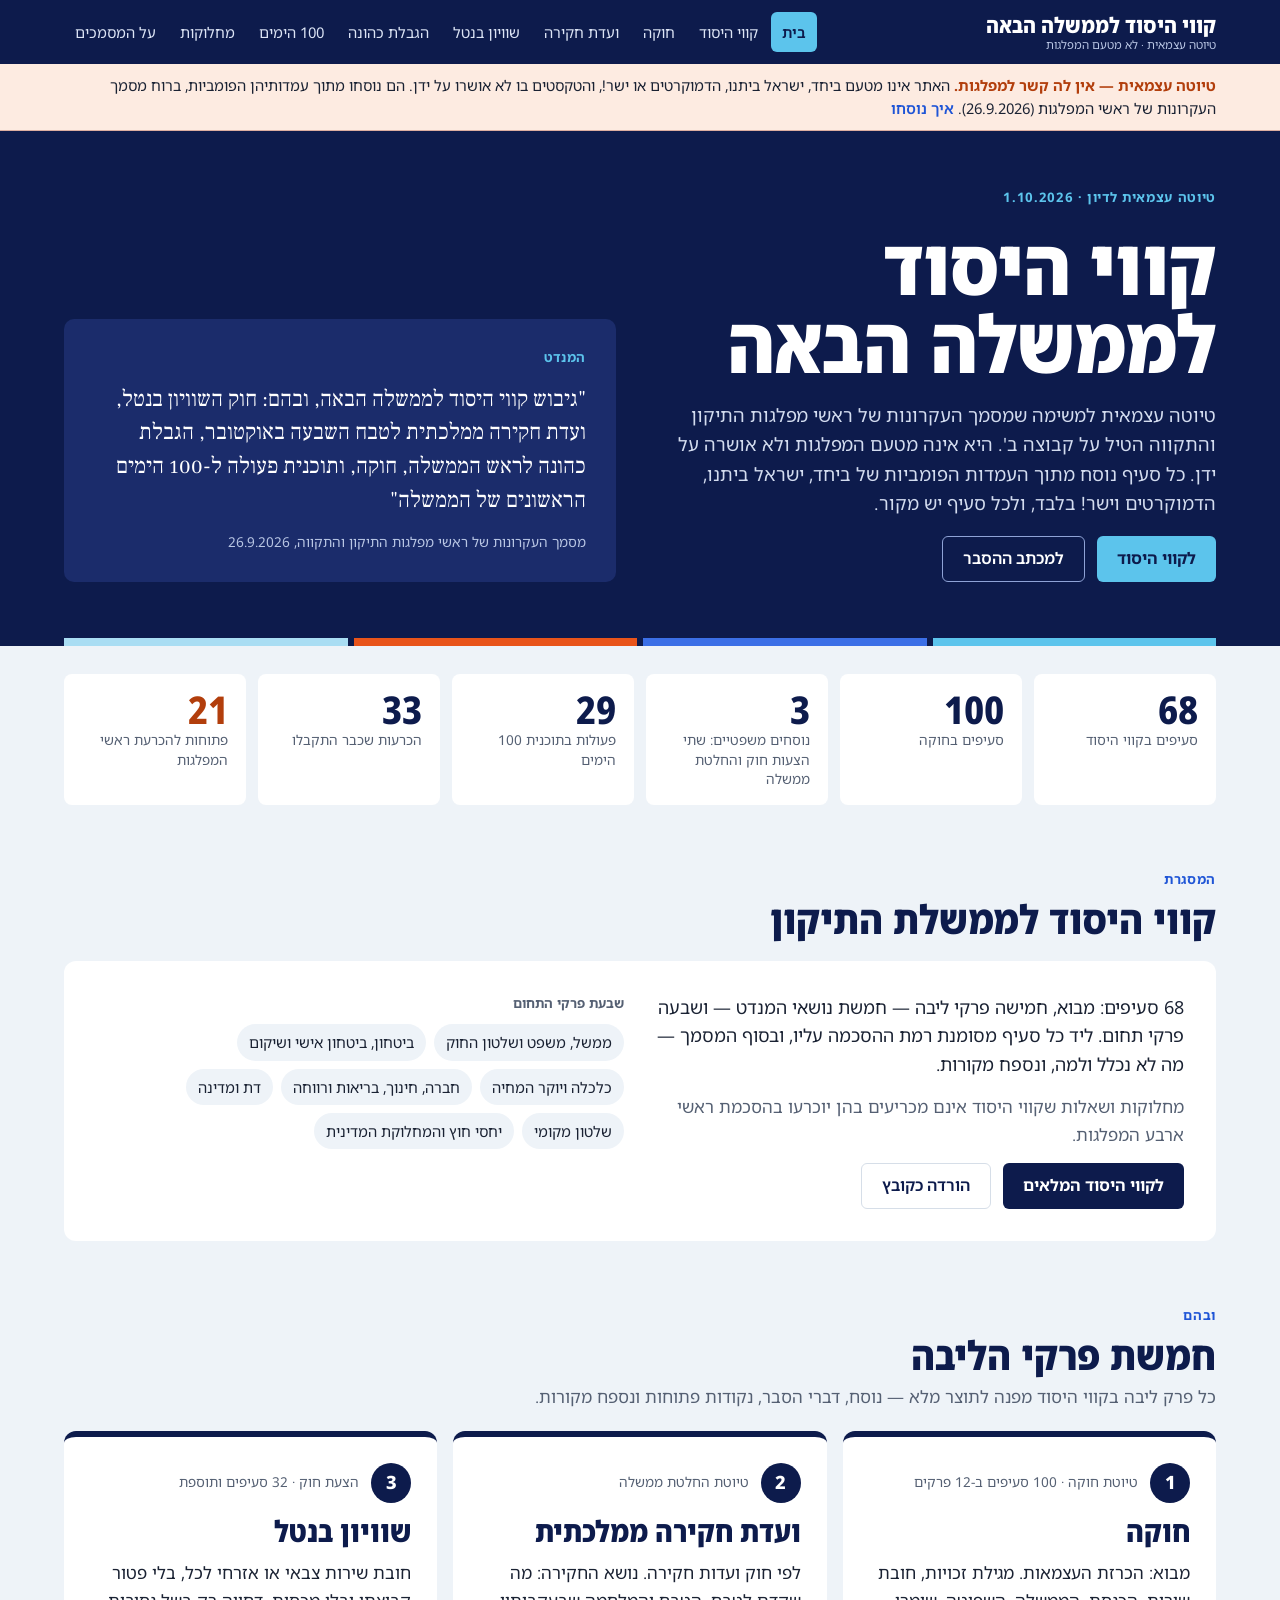
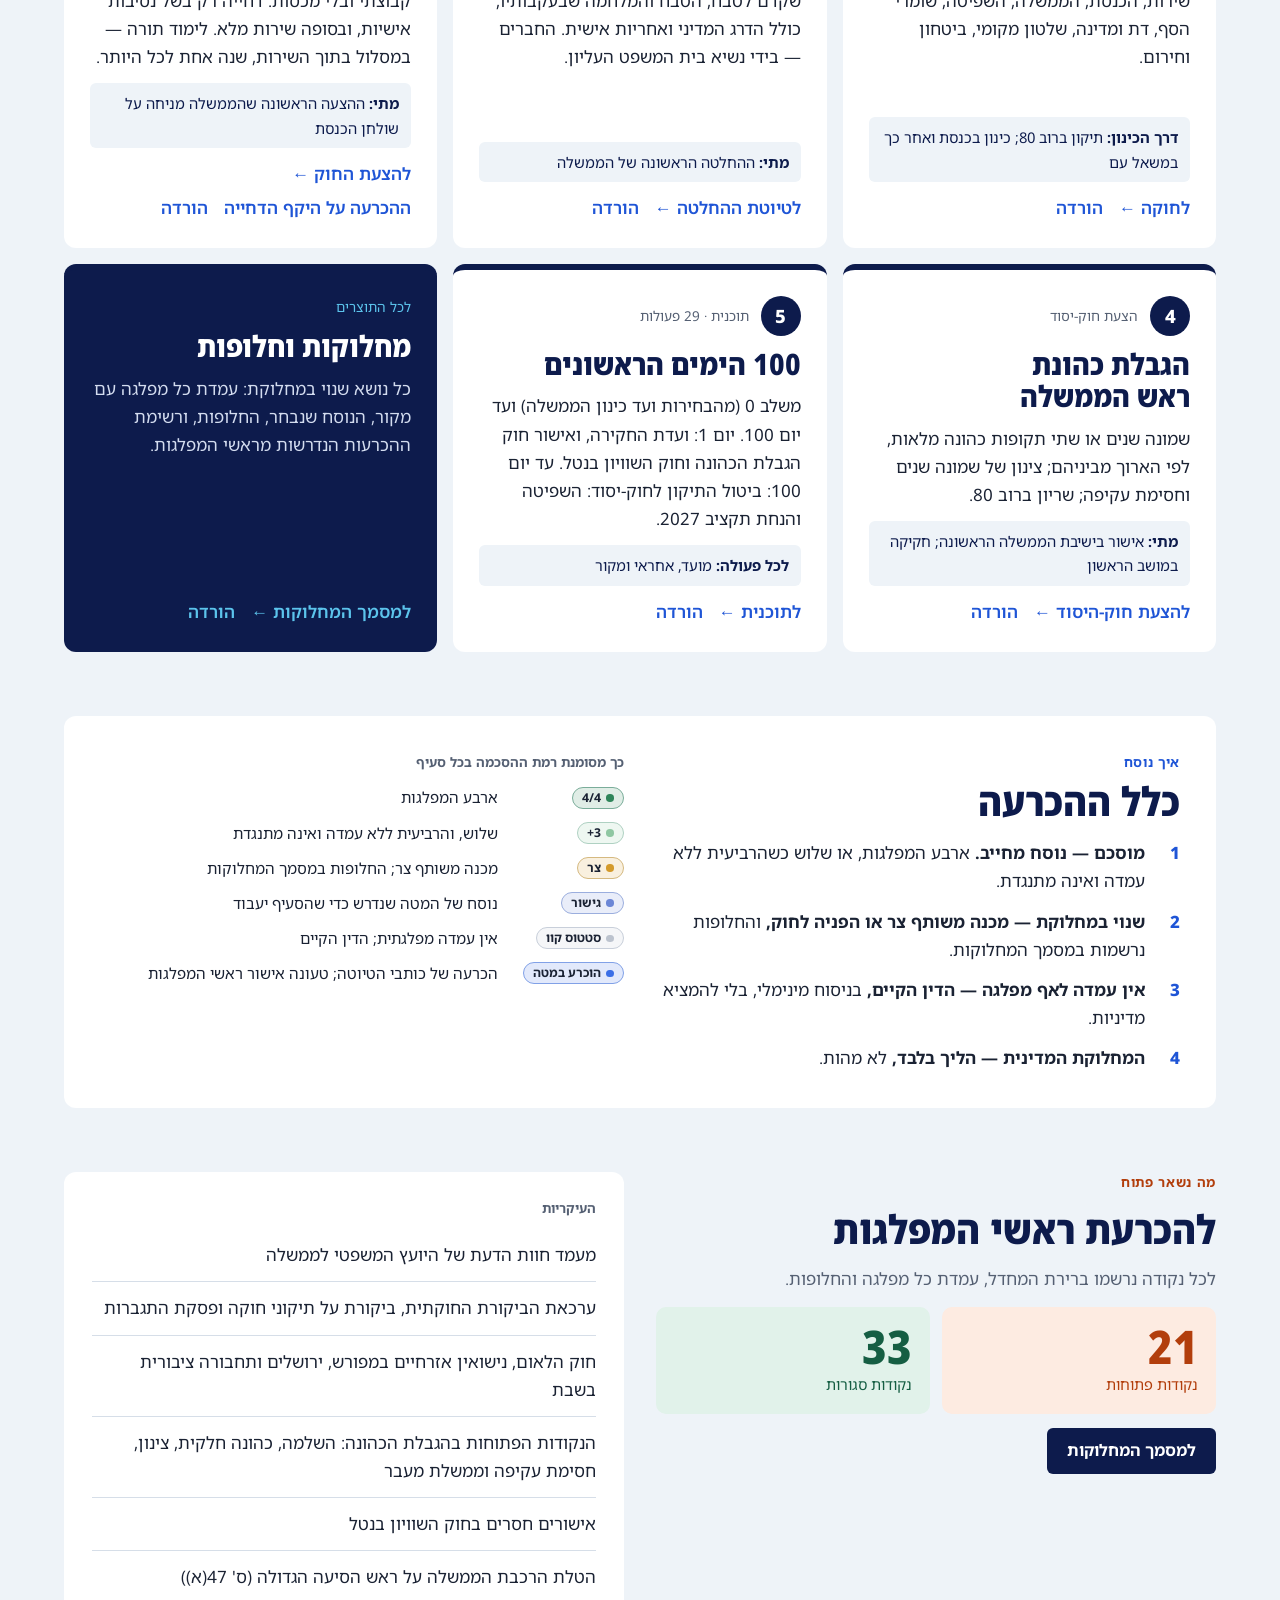
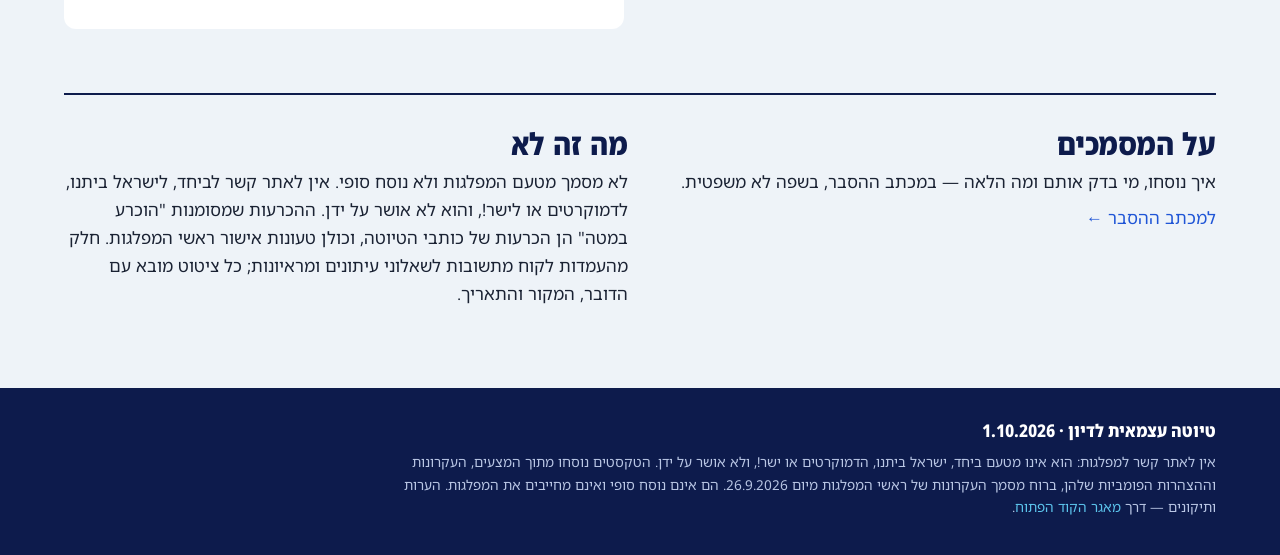
==== commit 430771a0: "הבהרה בולטת: טיוטה עצמאית, אין לה קשר למפלגות - פס הודעה בראש כל עמוד: האתר אינו מטעם ביחד, ישראל בי" ====
--- a/index.html
+++ b/index.html
@@ -3,16 +3,17 @@
 <head>
 <meta charset="utf-8">
 <meta name="viewport" content="width=device-width, initial-scale=1, viewport-fit=cover">
-<title>קווי היסוד לממשלה הבאה — תוצרי קבוצה ב&#x27;</title>
-<meta name="description" content="קווי היסוד לממשלה הבאה: החוקה, ועדת החקירה, חוק השוויון בנטל, הגבלת הכהונה ותוכנית 100 הימים — נוסחו מעמדות ביחד, ישראל ביתנו, הדמוקרטים וישר!">
+<title>קווי היסוד לממשלה הבאה — טיוטה עצמאית</title>
+<meta name="description" content="קווי היסוד לממשלה הבאה: החוקה, ועדת החקירה, חוק השוויון בנטל, הגבלת הכהונה ותוכנית 100 הימים — נוסחו מעמדות ביחד, ישראל ביתנו, הדמוקרטים וישר! טיוטה עצמאית, לא מטעם המפלגות.">
 <link rel="stylesheet" href="assets/style.css">
 </head>
 <body>
-<header class="topbar"><div class="topbar-inner"><a class="brand" href="index.html"><b>קבוצה ב'</b><span>קווי היסוד לממשלה הבאה</span></a><nav class="nav" aria-label="ניווט ראשי"><a href="index.html" aria-current="page">בית</a><a href="guidelines.html">קווי היסוד</a><a href="constitution.html">חוקה</a><a href="inquiry.html">ועדת חקירה</a><a href="equal-burden.html">שוויון בנטל</a><a href="term-limits.html">הגבלת כהונה</a><a href="100-days.html">100 הימים</a><a href="disputes.html">מחלוקות</a><a href="letter.html">על המסמכים</a></nav></div></header>
+<header class="topbar"><div class="topbar-inner"><a class="brand" href="index.html"><b>קווי היסוד לממשלה הבאה</b><span>טיוטה עצמאית · לא מטעם המפלגות</span></a><nav class="nav" aria-label="ניווט ראשי"><a href="index.html" aria-current="page">בית</a><a href="guidelines.html">קווי היסוד</a><a href="constitution.html">חוקה</a><a href="inquiry.html">ועדת חקירה</a><a href="equal-burden.html">שוויון בנטל</a><a href="term-limits.html">הגבלת כהונה</a><a href="100-days.html">100 הימים</a><a href="disputes.html">מחלוקות</a><a href="letter.html">על המסמכים</a></nav></div></header>
+<div class="notice" role="note"><div class="wrap"><b>טיוטה עצמאית — אין לה קשר למפלגות.</b> האתר אינו מטעם ביחד, ישראל ביתנו, הדמוקרטים או ישר!, והטקסטים בו לא אושרו על ידן. הם נוסחו מתוך עמדותיהן הפומביות, ברוח מסמך העקרונות של ראשי המפלגות (26.9.2026). <a href="letter.html">איך נוסחו</a></div></div>
 <section class="hero"><div class="wrap hero-grid">
-<div class="hero-text"><span class="kicker">טיוטות מטה לדיון · 1.10.2026</span>
+<div class="hero-text"><span class="kicker">טיוטה עצמאית לדיון · 1.10.2026</span>
 <h1>קווי היסוד<br>לממשלה הבאה</h1>
-<p>עבודת המטה של קבוצה ב', ברוח מסמך העקרונות של ראשי מפלגות התיקון והתקווה. כל סעיף נוסח מתוך העמדות הפומביות של ביחד, ישראל ביתנו, הדמוקרטים וישר! בלבד, ולכל סעיף יש מקור.</p>
+<p>טיוטה עצמאית למשימה שמסמך העקרונות של ראשי מפלגות התיקון והתקווה הטיל על קבוצה ב'. היא אינה מטעם המפלגות ולא אושרה על ידן. כל סעיף נוסח מתוך העמדות הפומביות של ביחד, ישראל ביתנו, הדמוקרטים וישר! בלבד, ולכל סעיף יש מקור.</p>
 <div class="actions"><a class="btn btn-sky" href="guidelines.html">לקווי היסוד</a><a class="btn btn-ghost" href="letter.html">למכתב ההסבר</a></div></div>
 <figure class="mandate"><span class="kicker">המנדט</span><blockquote>"גיבוש קווי היסוד לממשלה הבאה, ובהם: חוק השוויון בנטל, ועדת חקירה ממלכתית לטבח השבעה באוקטובר, הגבלת כהונה לראש הממשלה, חוקה, ותוכנית פעולה ל-100 הימים הראשונים של הממשלה"</blockquote><figcaption>מסמך העקרונות של ראשי מפלגות התיקון והתקווה, 26.9.2026</figcaption></figure>
 </div><div class="wrap"><div class="stripe" aria-hidden="true"><span></span><span></span><span></span><span></span></div></div></section>
@@ -56,7 +57,7 @@
 <li><span><b>אין עמדה לאף מפלגה — הדין הקיים,</b> בניסוח מינימלי, בלי להמציא מדיניות.</span></li>
 <li><span><b>המחלוקת המדינית — הליך בלבד,</b> לא מהות.</span></li>
 </ol></div>
-<div><span class="label">כך מסומנת רמת ההסכמה בכל סעיף</span><ul class="legend-list"><li><span class="tag lvl-all4"><span class="dot" aria-hidden="true"></span>4/4</span><span>ארבע המפלגות</span></li><li><span class="tag lvl-three"><span class="dot" aria-hidden="true"></span>3+</span><span>שלוש, והרביעית ללא עמדה ואינה מתנגדת</span></li><li><span class="tag lvl-narrow"><span class="dot" aria-hidden="true"></span>צר</span><span>מכנה משותף צר; החלופות במסמך המחלוקות</span></li><li><span class="tag lvl-bridge"><span class="dot" aria-hidden="true"></span>גישור</span><span>נוסח של המטה שנדרש כדי שהסעיף יעבוד</span></li><li><span class="tag lvl-sq"><span class="dot" aria-hidden="true"></span>סטטוס קוו</span><span>אין עמדה מפלגתית; הדין הקיים</span></li><li><span class="tag lvl-decided"><span class="dot" aria-hidden="true"></span>הוכרע במטה</span><span>טעון אישור ראשי המפלגות</span></li></ul></div>
+<div><span class="label">כך מסומנת רמת ההסכמה בכל סעיף</span><ul class="legend-list"><li><span class="tag lvl-all4"><span class="dot" aria-hidden="true"></span>4/4</span><span>ארבע המפלגות</span></li><li><span class="tag lvl-three"><span class="dot" aria-hidden="true"></span>3+</span><span>שלוש, והרביעית ללא עמדה ואינה מתנגדת</span></li><li><span class="tag lvl-narrow"><span class="dot" aria-hidden="true"></span>צר</span><span>מכנה משותף צר; החלופות במסמך המחלוקות</span></li><li><span class="tag lvl-bridge"><span class="dot" aria-hidden="true"></span>גישור</span><span>נוסח של המטה שנדרש כדי שהסעיף יעבוד</span></li><li><span class="tag lvl-sq"><span class="dot" aria-hidden="true"></span>סטטוס קוו</span><span>אין עמדה מפלגתית; הדין הקיים</span></li><li><span class="tag lvl-decided"><span class="dot" aria-hidden="true"></span>הוכרע במטה</span><span>הכרעה של כותבי הטיוטה; טעונה אישור ראשי המפלגות</span></li></ul></div>
 </section>
 <section class="home-sec open-panel" aria-labelledby="open-h">
 <div class="open-intro"><span class="kicker signal">מה נשאר פתוח</span><h2 id="open-h">להכרעת ראשי המפלגות</h2>
@@ -67,9 +68,9 @@
 </section>
 <section class="home-sec about" aria-label="על המסמכים">
 <div><h2>על המסמכים</h2><p>איך נוסחו, מי בדק אותם ומה הלאה — במכתב ההסבר, בשפה לא משפטית.</p><a href="letter.html">למכתב ההסבר ←</a></div>
-<div><h2>מה זה לא</h2><p>לא נוסח סופי ולא מסמך מטעם המפלגות. ההכרעות שהתקבלו במטה מסומנות, וכולן טעונות אישור ראשי המפלגות. חלק מהעמדות לקוח מתשובות לשאלוני עיתונים ומראיונות; כל ציטוט מובא עם הדובר, המקור והתאריך.</p></div>
+<div><h2>מה זה לא</h2><p>לא מסמך מטעם המפלגות ולא נוסח סופי. אין לאתר קשר לביחד, לישראל ביתנו, לדמוקרטים או לישר!, והוא לא אושר על ידן. ההכרעות שמסומנות "הוכרע במטה" הן הכרעות של כותבי הטיוטה, וכולן טעונות אישור ראשי המפלגות. חלק מהעמדות לקוח מתשובות לשאלוני עיתונים ומראיונות; כל ציטוט מובא עם הדובר, המקור והתאריך.</p></div>
 </section>
 </main>
-<footer class="site-footer"><div class="wrap"><b>קבוצה ב' · טיוטות לדיון, 1.10.2026</b><p>נוסחו מתוך המצעים, העקרונות וההצהרות הפומביות של ביחד, ישראל ביתנו, הדמוקרטים וישר!, ברוח מסמך העקרונות של ראשי המפלגות מיום 26.9.2026. אינן נוסח סופי ואינן מחייבות את המפלגות. הערות ותיקונים — דרך <a href="https://github.com/yahalevy/israel-constitution-tikkun-and-tikva-parties">מאגר הקוד הפתוח</a>.</p></div></footer>
+<footer class="site-footer"><div class="wrap"><b>טיוטה עצמאית לדיון · 1.10.2026</b><p>אין לאתר קשר למפלגות: הוא אינו מטעם ביחד, ישראל ביתנו, הדמוקרטים או ישר!, ולא אושר על ידן. הטקסטים נוסחו מתוך המצעים, העקרונות וההצהרות הפומביות שלהן, ברוח מסמך העקרונות של ראשי המפלגות מיום 26.9.2026. הם אינם נוסח סופי ואינם מחייבים את המפלגות. הערות ותיקונים — דרך <a href="https://github.com/yahalevy/tikkun-tikva-group-b">מאגר הקוד הפתוח</a>.</p></div></footer>
 </body>
 </html>
--- a/assets/style.css
+++ b/assets/style.css
@@ -89,6 +89,11 @@
 .stripe span:nth-child(1) { background: var(--sky); } .stripe span:nth-child(2) { background: var(--royal); }
 .stripe span:nth-child(3) { background: var(--signal); } .stripe span:nth-child(4) { background: var(--sky-2); }
 .hero .stripe { height: 8px; gap: 6px; }
+
+/* independence notice, on every page */
+.notice { background: var(--signal-soft); color: var(--fg); border-bottom: 1px solid color-mix(in srgb, var(--signal) 35%, var(--line)); font-size: 0.92rem; line-height: 1.55; padding-block: 10px; }
+.notice b { color: var(--signal-text); font-weight: 700; }
+.notice a { font-weight: 600; white-space: nowrap; }
 
 /* ---------- buttons ---------- */
 .actions { display: flex; gap: 12px; flex-wrap: wrap; }
@@ -312,6 +317,8 @@
 @media print {
   body { background: #fff; color: #000; font-size: 11pt; }
   .topbar, .rail, details.toc, .site-footer, .no-print, .lvl-pill, .src, .toast, .chapter-nav { display: none !important; }
+  .notice { background: none; border: 1px solid #999; padding: 6pt 8pt; margin-bottom: 10pt; }
+  .notice a { display: none; }
   .page-head { border: 0; padding: 0 0 8pt; }
   .page-head .wrap, .page-main { padding: 0; }
   .doc-layout { display: block; }
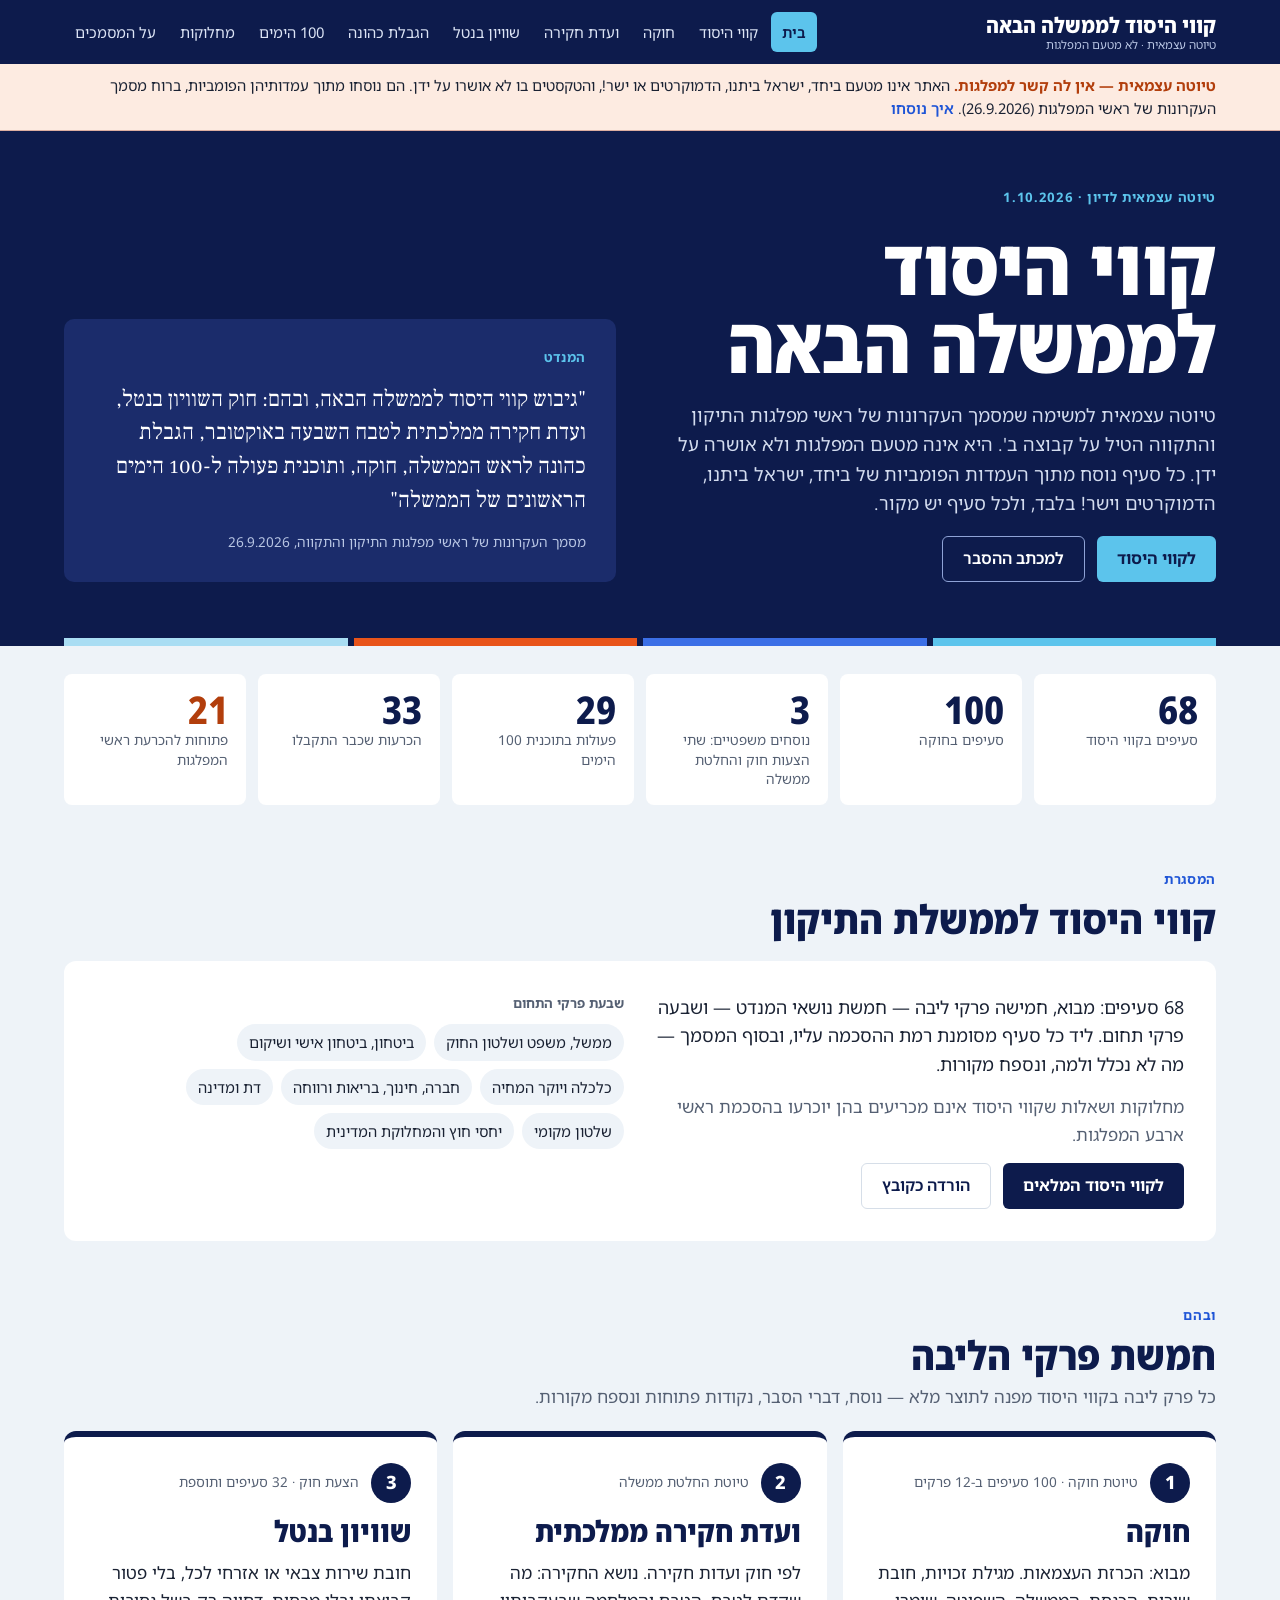
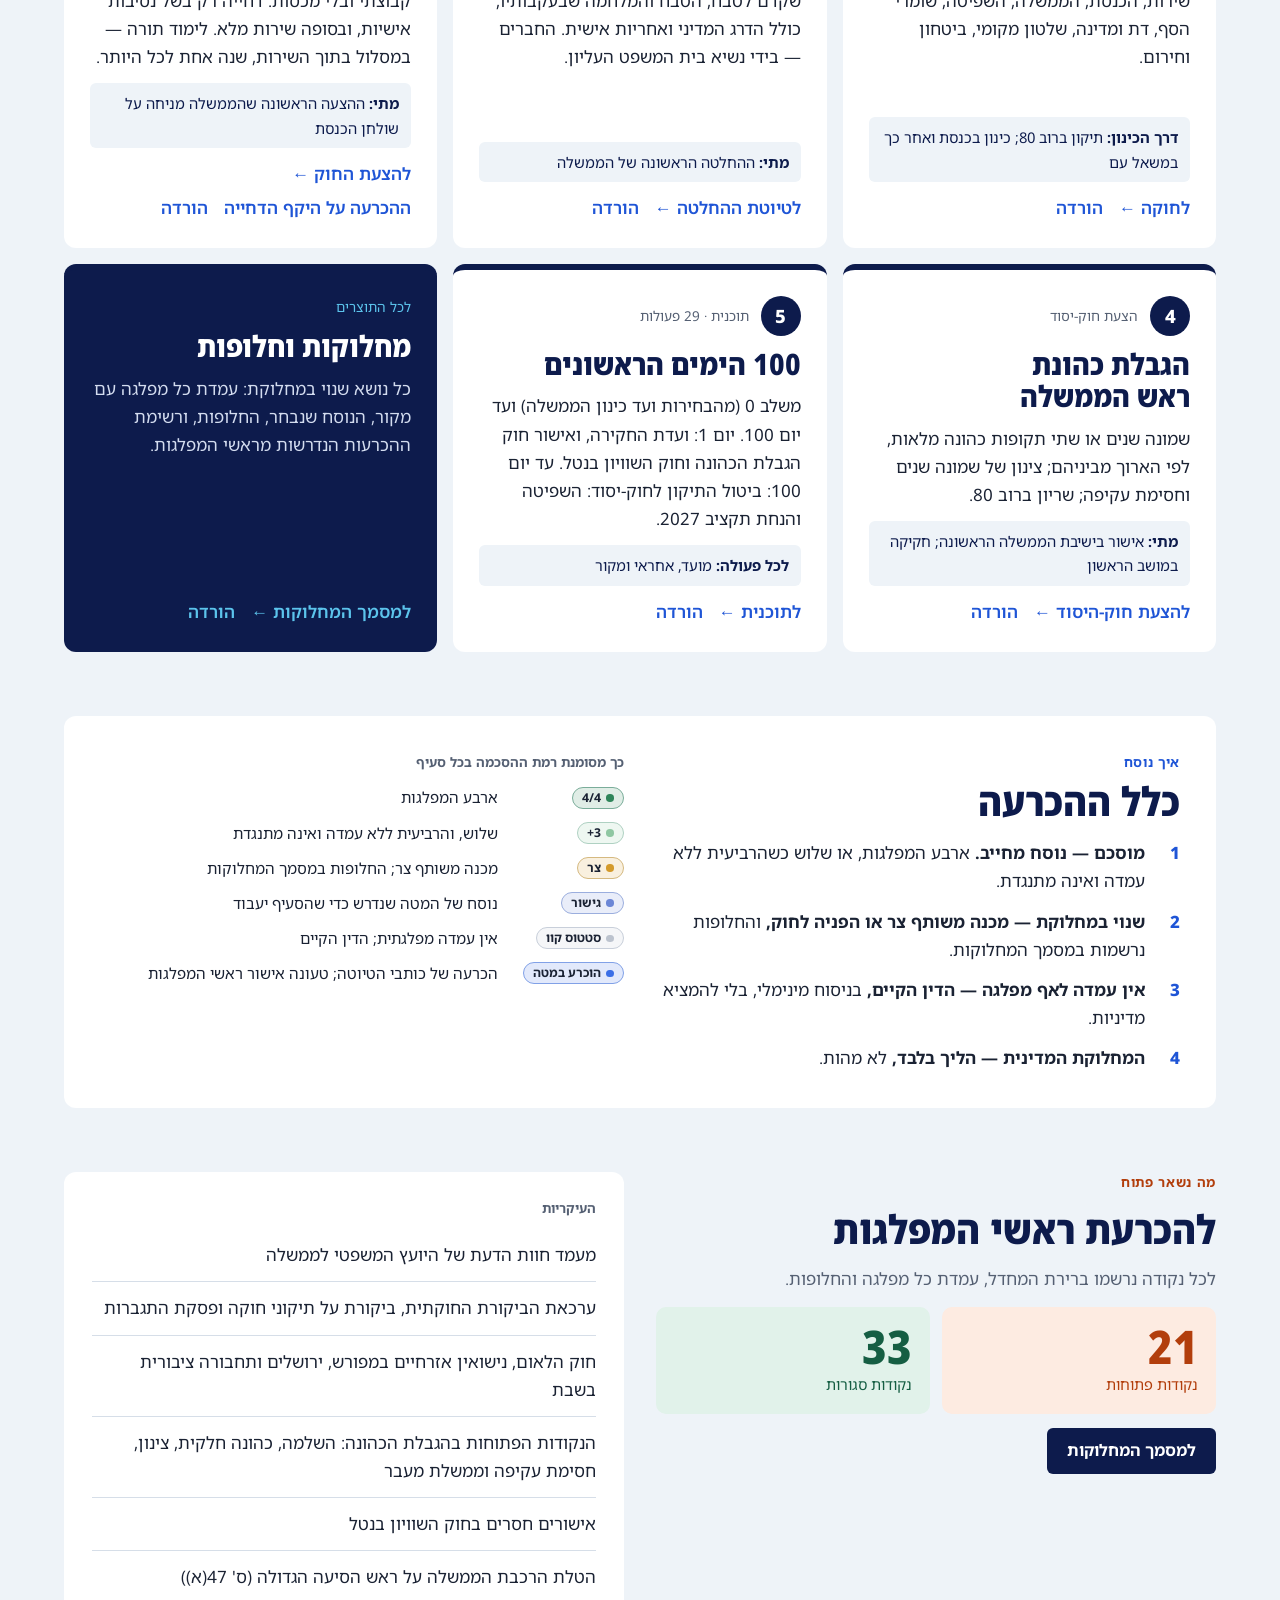
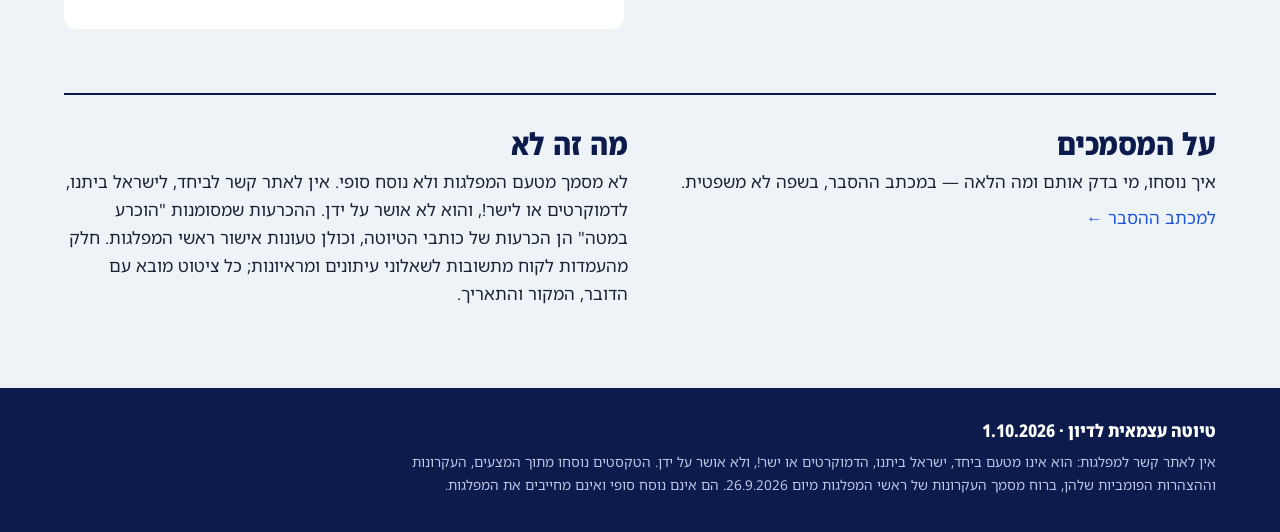
==== commit e9b3d401: "הוסרה ההזמנה להערות ותיקונים דרך המאגר - התחתית באתר: הוסר המשפט "הערות ותיקונים — דרך מאגר הקוד הפת" ====
--- a/index.html
+++ b/index.html
@@ -71,6 +71,6 @@
 <div><h2>מה זה לא</h2><p>לא מסמך מטעם המפלגות ולא נוסח סופי. אין לאתר קשר לביחד, לישראל ביתנו, לדמוקרטים או לישר!, והוא לא אושר על ידן. ההכרעות שמסומנות "הוכרע במטה" הן הכרעות של כותבי הטיוטה, וכולן טעונות אישור ראשי המפלגות. חלק מהעמדות לקוח מתשובות לשאלוני עיתונים ומראיונות; כל ציטוט מובא עם הדובר, המקור והתאריך.</p></div>
 </section>
 </main>
-<footer class="site-footer"><div class="wrap"><b>טיוטה עצמאית לדיון · 1.10.2026</b><p>אין לאתר קשר למפלגות: הוא אינו מטעם ביחד, ישראל ביתנו, הדמוקרטים או ישר!, ולא אושר על ידן. הטקסטים נוסחו מתוך המצעים, העקרונות וההצהרות הפומביות שלהן, ברוח מסמך העקרונות של ראשי המפלגות מיום 26.9.2026. הם אינם נוסח סופי ואינם מחייבים את המפלגות. הערות ותיקונים — דרך <a href="https://github.com/yahalevy/tikkun-tikva-group-b">מאגר הקוד הפתוח</a>.</p></div></footer>
+<footer class="site-footer"><div class="wrap"><b>טיוטה עצמאית לדיון · 1.10.2026</b><p>אין לאתר קשר למפלגות: הוא אינו מטעם ביחד, ישראל ביתנו, הדמוקרטים או ישר!, ולא אושר על ידן. הטקסטים נוסחו מתוך המצעים, העקרונות וההצהרות הפומביות שלהן, ברוח מסמך העקרונות של ראשי המפלגות מיום 26.9.2026. הם אינם נוסח סופי ואינם מחייבים את המפלגות.</p></div></footer>
 </body>
 </html>
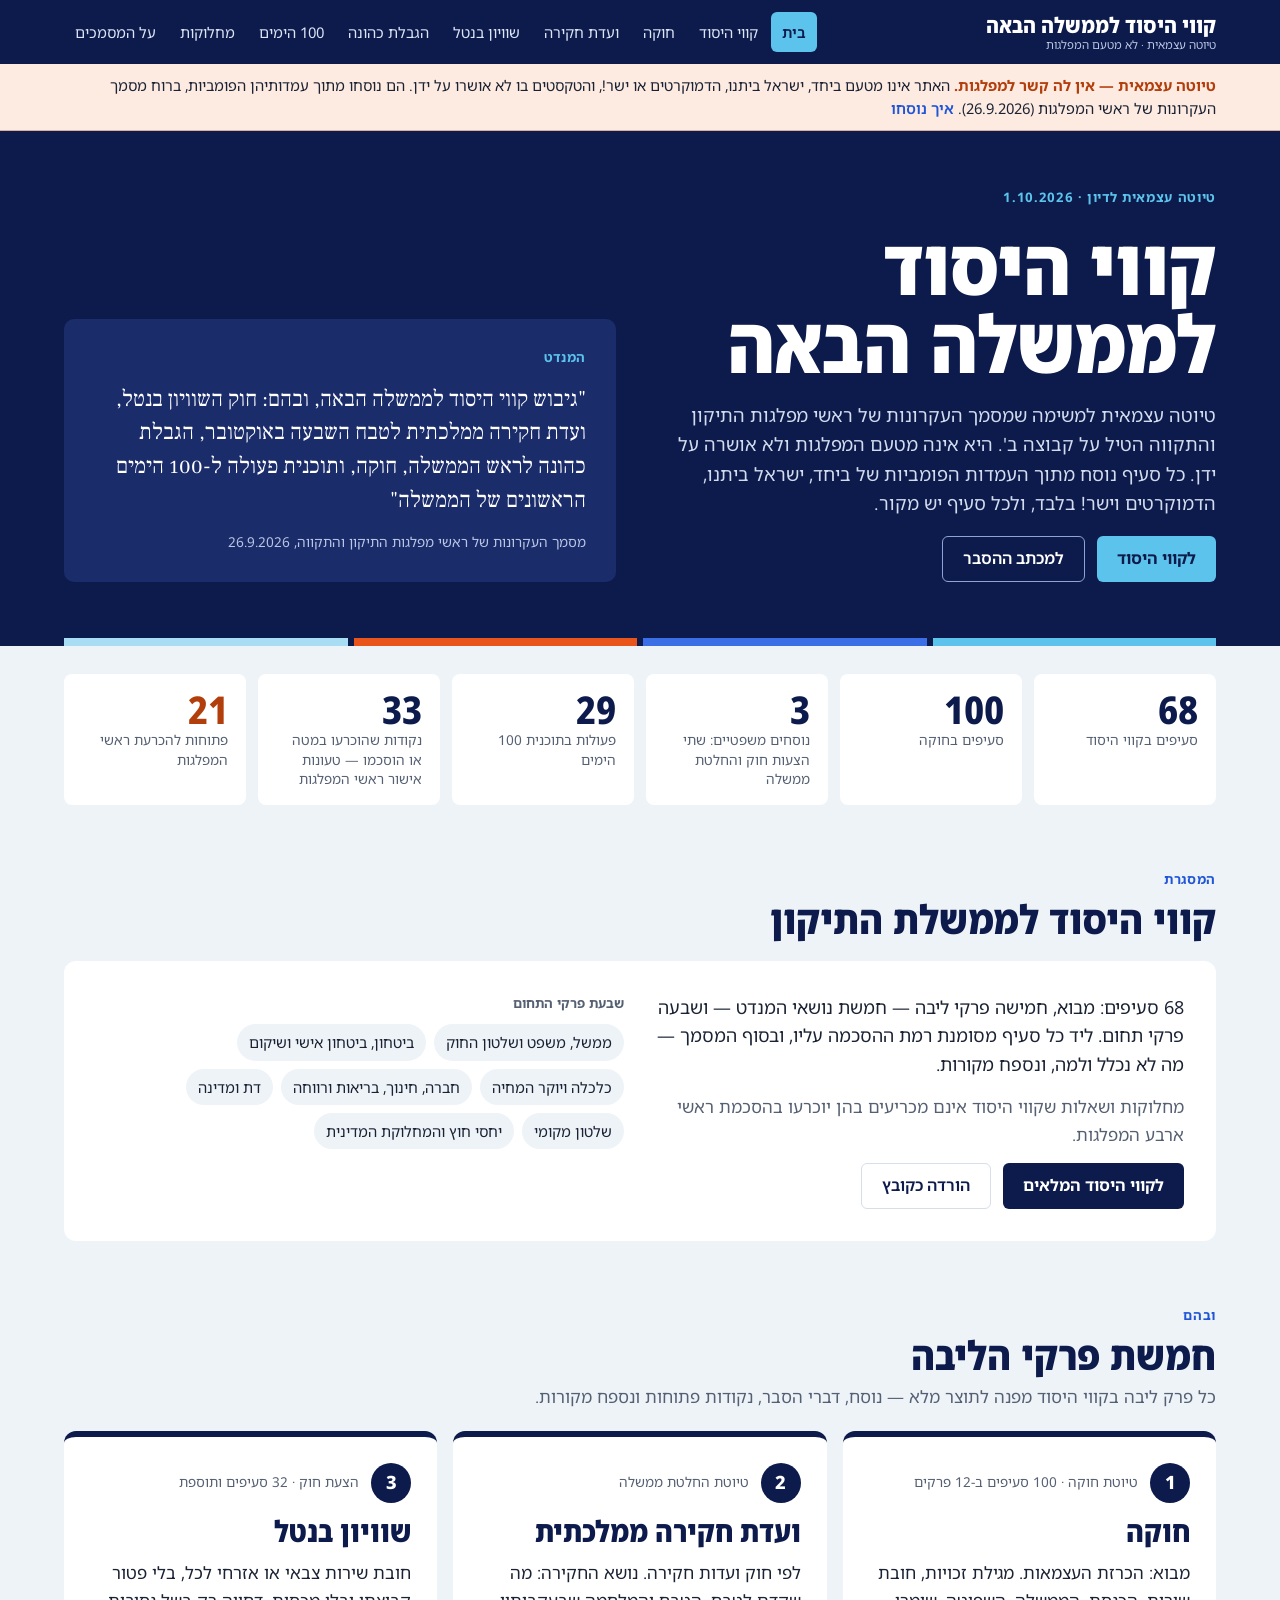
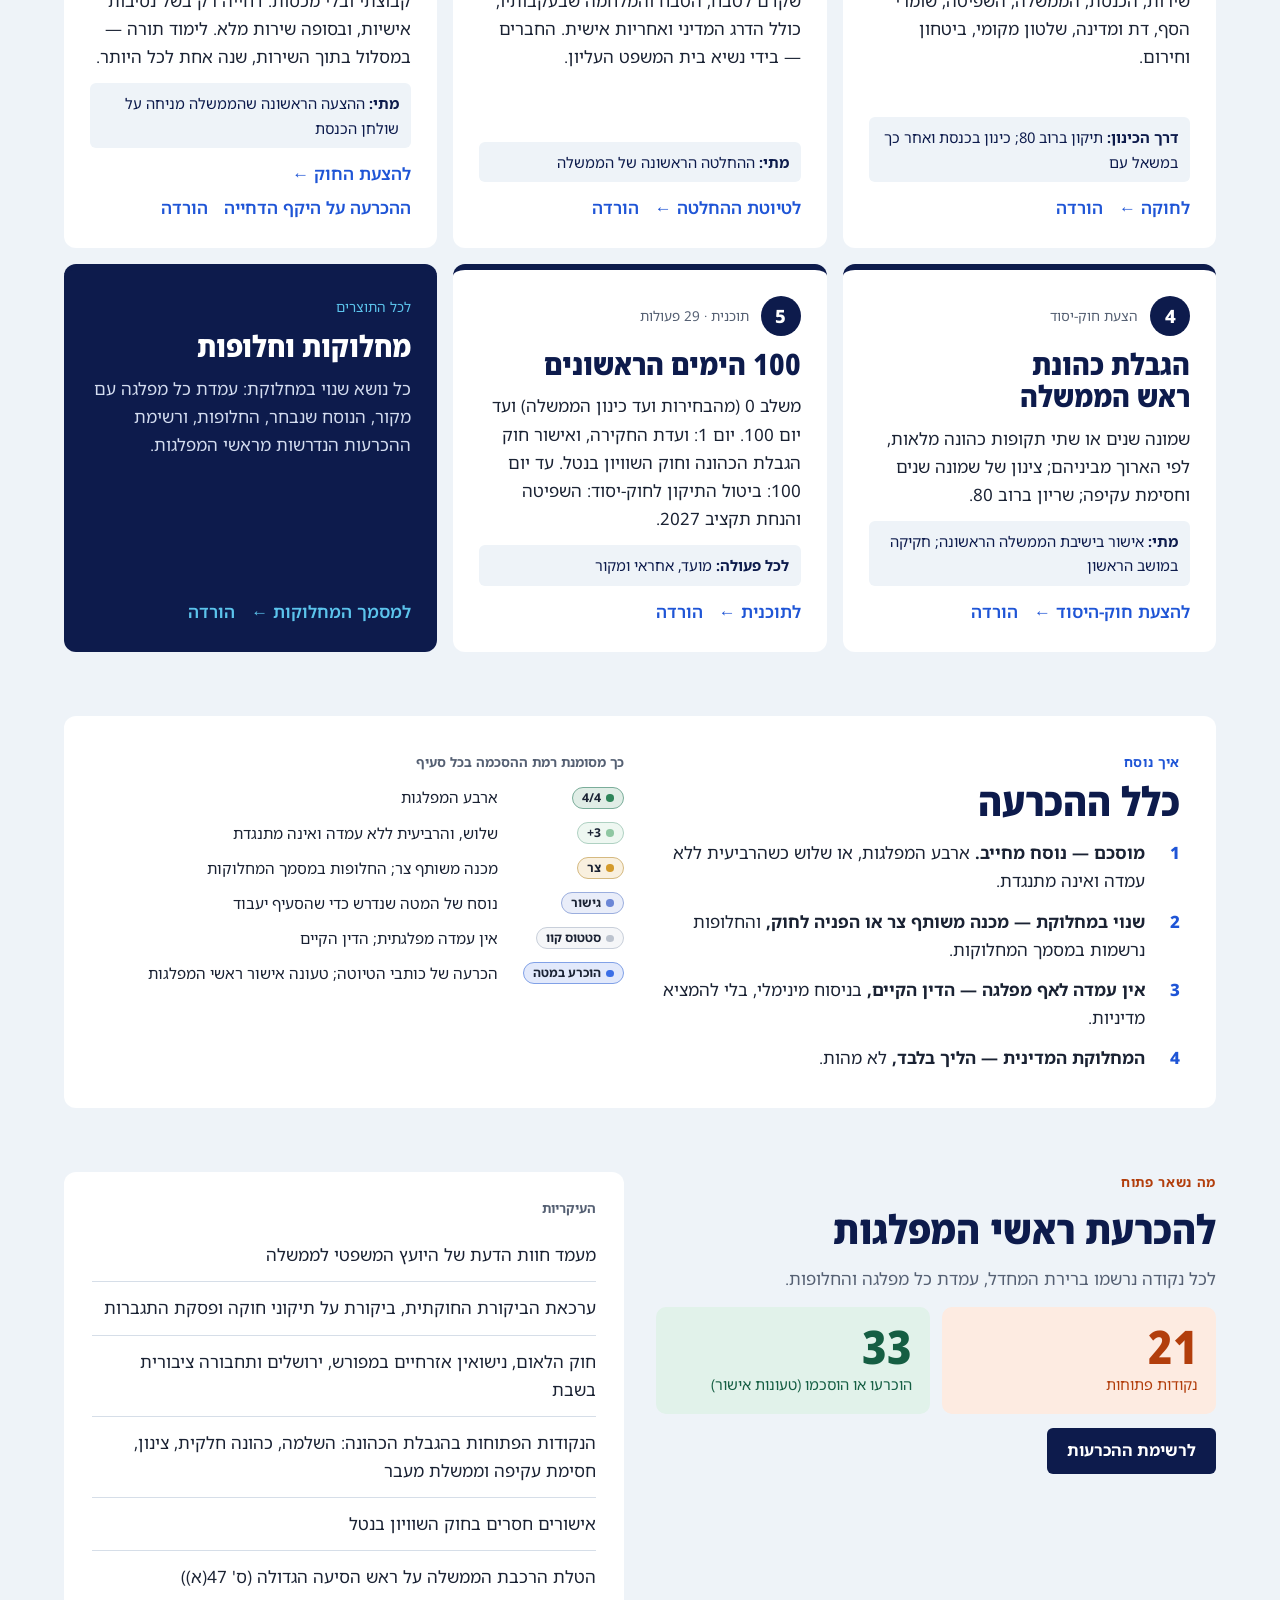
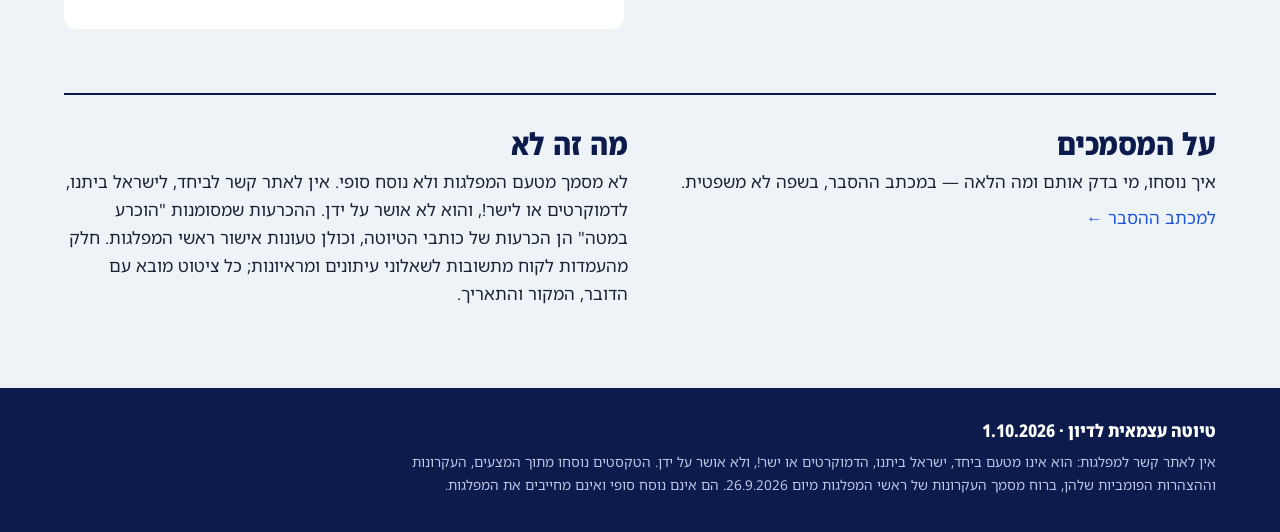
==== commit 6a1881c7: "קווי היסוד אינטראקטיביים, מעקב הכרעות, קישורים בין המסמכים ותיקוני חוויית שימוש - קווי היסוד: חיפוש," ====
--- a/index.html
+++ b/index.html
@@ -8,23 +8,24 @@
 <link rel="stylesheet" href="assets/style.css">
 </head>
 <body>
+<a class="skip" href="#content">דלג לתוכן</a>
 <header class="topbar"><div class="topbar-inner"><a class="brand" href="index.html"><b>קווי היסוד לממשלה הבאה</b><span>טיוטה עצמאית · לא מטעם המפלגות</span></a><nav class="nav" aria-label="ניווט ראשי"><a href="index.html" aria-current="page">בית</a><a href="guidelines.html">קווי היסוד</a><a href="constitution.html">חוקה</a><a href="inquiry.html">ועדת חקירה</a><a href="equal-burden.html">שוויון בנטל</a><a href="term-limits.html">הגבלת כהונה</a><a href="100-days.html">100 הימים</a><a href="disputes.html">מחלוקות</a><a href="letter.html">על המסמכים</a></nav></div></header>
 <div class="notice" role="note"><div class="wrap"><b>טיוטה עצמאית — אין לה קשר למפלגות.</b> האתר אינו מטעם ביחד, ישראל ביתנו, הדמוקרטים או ישר!, והטקסטים בו לא אושרו על ידן. הם נוסחו מתוך עמדותיהן הפומביות, ברוח מסמך העקרונות של ראשי המפלגות (26.9.2026). <a href="letter.html">איך נוסחו</a></div></div>
-<section class="hero"><div class="wrap hero-grid">
+<main id="content" tabindex="-1"><section class="hero"><div class="wrap hero-grid">
 <div class="hero-text"><span class="kicker">טיוטה עצמאית לדיון · 1.10.2026</span>
 <h1>קווי היסוד<br>לממשלה הבאה</h1>
 <p>טיוטה עצמאית למשימה שמסמך העקרונות של ראשי מפלגות התיקון והתקווה הטיל על קבוצה ב'. היא אינה מטעם המפלגות ולא אושרה על ידן. כל סעיף נוסח מתוך העמדות הפומביות של ביחד, ישראל ביתנו, הדמוקרטים וישר! בלבד, ולכל סעיף יש מקור.</p>
 <div class="actions"><a class="btn btn-sky" href="guidelines.html">לקווי היסוד</a><a class="btn btn-ghost" href="letter.html">למכתב ההסבר</a></div></div>
 <figure class="mandate"><span class="kicker">המנדט</span><blockquote>"גיבוש קווי היסוד לממשלה הבאה, ובהם: חוק השוויון בנטל, ועדת חקירה ממלכתית לטבח השבעה באוקטובר, הגבלת כהונה לראש הממשלה, חוקה, ותוכנית פעולה ל-100 הימים הראשונים של הממשלה"</blockquote><figcaption>מסמך העקרונות של ראשי מפלגות התיקון והתקווה, 26.9.2026</figcaption></figure>
 </div><div class="wrap"><div class="stripe" aria-hidden="true"><span></span><span></span><span></span><span></span></div></div></section>
-<main class="wrap home">
+<div class="wrap home">
 <div class="facts">
-<div class="fact"><b>68</b><span>סעיפים בקווי היסוד</span></div>
-<div class="fact"><b>100</b><span>סעיפים בחוקה</span></div>
-<div class="fact"><b>3</b><span>נוסחים משפטיים: שתי הצעות חוק והחלטת ממשלה</span></div>
-<div class="fact"><b>29</b><span>פעולות בתוכנית 100 הימים</span></div>
-<div class="fact"><b>33</b><span>הכרעות שכבר התקבלו</span></div>
-<div class="fact open"><b>21</b><span>פתוחות להכרעת ראשי המפלגות</span></div>
+<a class="fact" href="guidelines.html"><b>68</b><span>סעיפים בקווי היסוד</span></a>
+<a class="fact" href="constitution.html"><b>100</b><span>סעיפים בחוקה</span></a>
+<a class="fact" href="#chapters"><b>3</b><span>נוסחים משפטיים: שתי הצעות חוק והחלטת ממשלה</span></a>
+<a class="fact" href="100-days.html"><b>29</b><span>פעולות בתוכנית 100 הימים</span></a>
+<a class="fact" href="disputes.html?show=done#decisions"><b>33</b><span>נקודות שהוכרעו במטה או הוסכמו — טעונות אישור ראשי המפלגות</span></a>
+<a class="fact open" href="disputes.html?show=open#decisions"><b>21</b><span>פתוחות להכרעת ראשי המפלגות</span></a>
 </div>
 <section class="home-sec" aria-labelledby="frame-h">
 <div class="sec-head"><span class="kicker">המסגרת</span><h2 id="frame-h">קווי היסוד לממשלת התיקון</h2></div>
@@ -57,20 +58,20 @@
 <li><span><b>אין עמדה לאף מפלגה — הדין הקיים,</b> בניסוח מינימלי, בלי להמציא מדיניות.</span></li>
 <li><span><b>המחלוקת המדינית — הליך בלבד,</b> לא מהות.</span></li>
 </ol></div>
-<div><span class="label">כך מסומנת רמת ההסכמה בכל סעיף</span><ul class="legend-list"><li><span class="tag lvl-all4"><span class="dot" aria-hidden="true"></span>4/4</span><span>ארבע המפלגות</span></li><li><span class="tag lvl-three"><span class="dot" aria-hidden="true"></span>3+</span><span>שלוש, והרביעית ללא עמדה ואינה מתנגדת</span></li><li><span class="tag lvl-narrow"><span class="dot" aria-hidden="true"></span>צר</span><span>מכנה משותף צר; החלופות במסמך המחלוקות</span></li><li><span class="tag lvl-bridge"><span class="dot" aria-hidden="true"></span>גישור</span><span>נוסח של המטה שנדרש כדי שהסעיף יעבוד</span></li><li><span class="tag lvl-sq"><span class="dot" aria-hidden="true"></span>סטטוס קוו</span><span>אין עמדה מפלגתית; הדין הקיים</span></li><li><span class="tag lvl-decided"><span class="dot" aria-hidden="true"></span>הוכרע במטה</span><span>הכרעה של כותבי הטיוטה; טעונה אישור ראשי המפלגות</span></li></ul></div>
+<div><span class="label">כך מסומנת רמת ההסכמה בכל סעיף</span><ul class="legend-list"><li><span class="tag lvl-all4" title="ארבע המפלגות"><span class="dot" aria-hidden="true"></span>4/4<span class="sr"> — ארבע המפלגות</span></span><span>ארבע המפלגות</span></li><li><span class="tag lvl-three" title="שלוש מפלגות, והרביעית ללא עמדה ואינה מתנגדת"><span class="dot" aria-hidden="true"></span>3+<span class="sr"> — שלוש מפלגות, והרביעית ללא עמדה ואינה מתנגדת</span></span><span>שלוש, והרביעית ללא עמדה ואינה מתנגדת</span></li><li><span class="tag lvl-narrow" title="מכנה משותף צר"><span class="dot" aria-hidden="true"></span>צר<span class="sr"> — מכנה משותף צר</span></span><span>מכנה משותף צר; החלופות במסמך המחלוקות</span></li><li><span class="tag lvl-bridge" title="נוסח של המטה שנדרש כדי שהסעיף יעבוד"><span class="dot" aria-hidden="true"></span>גישור<span class="sr"> — נוסח של המטה שנדרש כדי שהסעיף יעבוד</span></span><span>נוסח של המטה שנדרש כדי שהסעיף יעבוד</span></li><li><span class="tag lvl-sq" title="הדין הקיים או הליך בלבד"><span class="dot" aria-hidden="true"></span>סטטוס קוו<span class="sr"> — הדין הקיים או הליך בלבד</span></span><span>אין עמדה מפלגתית; הדין הקיים</span></li><li><span class="tag lvl-decided" title="הכרעה של כותבי הטיוטה, טעונה אישור ראשי המפלגות"><span class="dot" aria-hidden="true"></span>הוכרע במטה<span class="sr"> — הכרעה של כותבי הטיוטה, טעונה אישור ראשי המפלגות</span></span><span>הכרעה של כותבי הטיוטה; טעונה אישור ראשי המפלגות</span></li></ul></div>
 </section>
 <section class="home-sec open-panel" aria-labelledby="open-h">
 <div class="open-intro"><span class="kicker signal">מה נשאר פתוח</span><h2 id="open-h">להכרעת ראשי המפלגות</h2>
 <p class="muted">לכל נקודה נרשמו ברירת המחדל, עמדת כל מפלגה והחלופות.</p>
-<div class="counters"><div class="counter open"><b>21</b><span>נקודות פתוחות</span></div><div class="counter done"><b>33</b><span>נקודות סגורות</span></div></div>
-<a class="btn btn-ink" href="disputes.html">למסמך המחלוקות</a></div>
+<div class="counters"><a class="counter open" href="disputes.html?show=open#decisions"><b>21</b><span>נקודות פתוחות</span></a><a class="counter done" href="disputes.html?show=done#decisions"><b>33</b><span>הוכרעו או הוסכמו (טעונות אישור)</span></a></div>
+<a class="btn btn-ink" href="disputes.html#decisions">לרשימת ההכרעות</a></div>
 <div class="open-list"><span class="label">העיקריות</span><ul><li>מעמד חוות הדעת של היועץ המשפטי לממשלה</li><li>ערכאת הביקורת החוקתית, ביקורת על תיקוני חוקה ופסקת התגברות</li><li>חוק הלאום, נישואין אזרחיים במפורש, ירושלים ותחבורה ציבורית בשבת</li><li>הנקודות הפתוחות בהגבלת הכהונה: השלמה, כהונה חלקית, צינון, חסימת עקיפה וממשלת מעבר</li><li>אישורים חסרים בחוק השוויון בנטל</li><li>הטלת הרכבת הממשלה על ראש הסיעה הגדולה (ס&#x27; 47(א))</li></ul></div>
 </section>
 <section class="home-sec about" aria-label="על המסמכים">
 <div><h2>על המסמכים</h2><p>איך נוסחו, מי בדק אותם ומה הלאה — במכתב ההסבר, בשפה לא משפטית.</p><a href="letter.html">למכתב ההסבר ←</a></div>
 <div><h2>מה זה לא</h2><p>לא מסמך מטעם המפלגות ולא נוסח סופי. אין לאתר קשר לביחד, לישראל ביתנו, לדמוקרטים או לישר!, והוא לא אושר על ידן. ההכרעות שמסומנות "הוכרע במטה" הן הכרעות של כותבי הטיוטה, וכולן טעונות אישור ראשי המפלגות. חלק מהעמדות לקוח מתשובות לשאלוני עיתונים ומראיונות; כל ציטוט מובא עם הדובר, המקור והתאריך.</p></div>
 </section>
-</main>
+</div></main>
 <footer class="site-footer"><div class="wrap"><b>טיוטה עצמאית לדיון · 1.10.2026</b><p>אין לאתר קשר למפלגות: הוא אינו מטעם ביחד, ישראל ביתנו, הדמוקרטים או ישר!, ולא אושר על ידן. הטקסטים נוסחו מתוך המצעים, העקרונות וההצהרות הפומביות שלהן, ברוח מסמך העקרונות של ראשי המפלגות מיום 26.9.2026. הם אינם נוסח סופי ואינם מחייבים את המפלגות.</p></div></footer>
 </body>
 </html>
--- a/assets/style.css
+++ b/assets/style.css
@@ -66,7 +66,11 @@
 .kicker.signal { color: var(--signal-text); }
 .label { display: block; font-size: 0.82rem; font-weight: 700; color: var(--muted); }
 .muted { color: var(--muted); }
-.sr { position: absolute; width: 1px; height: 1px; overflow: hidden; clip: rect(0 0 0 0); white-space: nowrap; }
+.sr { position: absolute; width: 1px; height: 1px; margin: -1px; padding: 0; border: 0; overflow: hidden; clip: rect(0 0 0 0); clip-path: inset(50%); white-space: nowrap; }
+.skip { position: absolute; inset-inline-start: 12px; top: -60px; z-index: 30; background: var(--sky); color: #0D1B4C; font-weight: 700; padding: 8px 14px; border-radius: 6px; }
+.skip:focus { top: 10px; text-decoration: none; }
+main:focus { outline: none; }
+.filtered-out { display: none !important; }
 
 /* ---------- top bar ---------- */
 .topbar { position: sticky; top: 0; z-index: 10; background: var(--ink); color: var(--on-ink); }
@@ -83,7 +87,8 @@
 @media (max-width: 1080px) {
   .topbar { position: static; }
   .topbar-inner { flex-direction: column; align-items: stretch; gap: 4px; padding-block: 10px 6px; }
-  .nav { margin-inline-start: 0; margin-inline: -24px; padding-inline: 24px; padding-bottom: 4px; }
+  .nav { margin-inline-start: 0; flex-wrap: wrap; overflow: visible; gap: 2px 0; padding-bottom: 4px; font-size: 0.86rem; }
+  .nav a { padding: 5px 7px; }
 }
 .stripe { display: grid; grid-template-columns: repeat(4, minmax(0, 1fr)); gap: 0; height: 4px; }
 .stripe span:nth-child(1) { background: var(--sky); } .stripe span:nth-child(2) { background: var(--royal); }
@@ -125,6 +130,9 @@
 .fact { background: var(--surface); border-radius: 8px; padding: 16px 18px; display: flex; flex-direction: column; gap: 2px; }
 .fact b { font-weight: 800; font-stretch: var(--narrow); font-size: 2.4rem; line-height: 1; color: var(--heading); font-variant-numeric: tabular-nums; }
 .fact.open b { color: var(--signal-text); }
+a.fact, a.counter { text-decoration: none; transition: box-shadow .15s; }
+a.fact:hover, a.counter:hover { box-shadow: inset 0 0 0 1.5px var(--accent); }
+a.counter:hover { box-shadow: inset 0 0 0 1.5px currentColor; }
 .fact span { font-size: 0.85rem; color: var(--muted); line-height: 1.45; }
 .home-sec { display: flex; flex-direction: column; gap: 20px; }
 .sec-head { display: flex; flex-direction: column; gap: 6px; }
@@ -207,6 +215,10 @@
 .rail a { display: block; padding: 6px 10px; border-radius: 6px; color: var(--fg); line-height: 1.4; }
 .rail a:hover { background: var(--soft); text-decoration: none; }
 .rail li.active a { background: var(--soft); color: var(--heading); font-weight: 700; }
+.rail ol ol { margin: 0 0 6px; padding-inline-start: 10px; font-size: 0.86rem; }
+.rail ol ol a { color: var(--muted); padding-block: 4px; }
+.rail ol ol a:hover { color: var(--fg); }
+details.toc ol ol { list-style: none; padding-inline-start: 1em; margin: 2px 0 4px; font-size: 0.9rem; }
 details.toc { margin: 0 0 24px; padding: 10px 14px; border: 1px solid var(--line); border-radius: 8px; background: var(--soft); }
 details.toc summary { cursor: pointer; color: var(--accent); font-weight: 600; }
 details.toc ol { margin: 8px 0 0; padding-inline-start: 1.4em; font-size: 0.95rem; }
@@ -238,6 +250,8 @@
 .doc blockquote strong { color: var(--heading); }
 a.xref { border-bottom: 1px dotted var(--accent); }
 a.xref:hover { text-decoration: none; border-bottom-style: solid; }
+.docref { font-weight: 600; }
+span.docref { color: var(--heading); }
 
 /* legal text: the constitution */
 .legal p.sec { font-family: var(--serif); font-size: 1.1rem; line-height: 1.8; text-align: justify; text-align-last: right; scroll-margin-top: 84px; }
@@ -248,6 +262,7 @@
 
 /* tables */
 .table-wrap { overflow-x: auto; margin: 0 0 1.4em; border: 1px solid var(--line); border-radius: 8px; background: var(--surface); }
+.table-wrap.tall { max-height: min(78vh, 960px); overflow: auto; overscroll-behavior: contain; }
 table { border-collapse: collapse; width: 100%; font-size: 0.9rem; line-height: 1.5; }
 th, td { padding: 8px 10px; border-bottom: 1px solid var(--line); vertical-align: top; text-align: right; min-width: 8ch; }
 th { font-weight: 700; background: var(--ink); color: #fff; position: sticky; top: 0; }
@@ -263,6 +278,7 @@
 .dot { display: inline-block; width: 0.62em; height: 0.62em; border-radius: 50%; background: var(--c); flex: none; }
 .tag { display: inline-flex; align-items: center; gap: 5px; font-size: 0.76rem; font-weight: 700; line-height: 1.65; padding: 0 9px; border-radius: 999px; white-space: nowrap; vertical-align: 1px; color: var(--fg); background: color-mix(in srgb, var(--c) 15%, var(--surface)); border: 1px solid color-mix(in srgb, var(--c) 55%, var(--line)); }
 strong > .tag { font-weight: 700; }
+.tag, .table-wrap { position: relative; } /* keeps the screen-reader text of a tag inside its box, not at the page edge */
 
 /* ---------- constitution explorer ---------- */
 .lvl-pill { display: inline-flex; align-items: center; gap: 4px; vertical-align: 0.12em; font: 600 0.72rem/1.6 var(--sans); color: var(--muted); background: var(--surface); border: 1px solid var(--line); border-radius: 999px; padding: 0 8px; margin-inline: 2px 4px; cursor: pointer; white-space: nowrap; }
@@ -302,9 +318,35 @@
 .cell { width: 18px; height: 18px; border-radius: 3px; display: block; background: linear-gradient(135deg, var(--c1) 0 50%, var(--c2) 50% 100%); box-shadow: inset 0 0 0 1px color-mix(in srgb, var(--fg) 8%, transparent); transition: opacity .15s, transform .15s; }
 .cell:hover, .cell:focus-visible { transform: scale(1.25); text-decoration: none; }
 .cell.off { opacity: 0.15; }
-.legal p.sec.flash { background: var(--accent-soft); border-radius: 6px; box-shadow: 0 0 0 6px var(--accent-soft); }
-@media (prefers-reduced-motion: no-preference) { .legal p.sec { transition: background-color .8s, box-shadow .8s; } html { scroll-behavior: smooth; } }
+.flash { background: var(--accent-soft) !important; border-radius: 6px; box-shadow: 0 0 0 6px var(--accent-soft); }
+@media (prefers-reduced-motion: no-preference) { [data-item], .decisions li { transition: background-color .8s, box-shadow .8s; } html { scroll-behavior: smooth; } }
+
+/* ---------- guidelines: clauses with source panels ---------- */
+.guide p.clause { scroll-margin-top: 84px; }
+.guide p.clause .num { color: inherit; }
+.guide p.clause .num:hover { color: var(--accent); text-decoration: none; }
+.src-toggle:not(.lvl-pill) { font: 600 0.74rem/1.6 var(--sans); color: var(--accent); background: var(--surface); border: 1px solid var(--line); border-radius: 999px; padding: 0 9px; margin-inline-start: 4px; cursor: pointer; vertical-align: 1px; white-space: nowrap; }
+.src-toggle:not(.lvl-pill)::after { content: " ▾"; font-size: 0.85em; }
+.src-toggle:not(.lvl-pill)[aria-expanded="true"] { border-color: var(--accent); background: var(--accent-soft); }
+.src-toggle:not(.lvl-pill)[aria-expanded="true"]::after { content: " ▴"; }
+.src-toggle:not(.lvl-pill):hover { border-color: var(--accent); }
+
+/* ---------- disputes: decisions tracker ---------- */
+.tracker-bar { background: var(--soft); border-radius: 10px; padding: 16px; margin: 0 0 18px; display: flex; flex-direction: column; gap: 12px; }
+.meter { height: 10px; border-radius: 999px; background: var(--signal-soft); box-shadow: inset 0 0 0 1px color-mix(in srgb, var(--signal) 35%, transparent); overflow: hidden; }
+.meter span { display: block; height: 100%; background: var(--l-all4); border-radius: 999px; }
+.meter-label { margin: 0 !important; font-size: 0.92rem; }
+.meter-label b { font-weight: 800; color: var(--done); }
+.meter-label b.signal { color: var(--signal-text); }
+.chip .pill { padding: 0 8px; }
+ul.decisions { list-style: none; padding: 0; }
+ul.decisions li { padding: 10px 12px; margin: 0 0 6px; border-radius: 8px; border: 1px solid var(--line); scroll-margin-top: 84px; }
+ul.decisions li[data-status="open"] { border-inline-start: 3px solid var(--signal); }
+ul.decisions li[data-status="done"] { border-inline-start: 3px solid var(--l-all4); }
+.permalink { color: var(--muted); font-weight: 700; padding-inline: 4px; opacity: .55; }
+.permalink:hover, .permalink:focus-visible { opacity: 1; color: var(--accent); text-decoration: none; }
 mark { background: color-mix(in srgb, var(--l-narrow) 38%, transparent); color: inherit; border-radius: 2px; padding: 0 1px; }
+.toast:empty { padding: 0; }
 .toast { position: fixed; inset-inline: 0; margin-inline: auto; width: fit-content; max-width: calc(100% - 32px); bottom: calc(20px + env(safe-area-inset-bottom, 0px)); z-index: 20; background: var(--ink); color: #fff; font: 600 0.9rem var(--sans); padding: 8px 16px; border-radius: 8px; }
 
 /* ---------- footer ---------- */
@@ -316,7 +358,10 @@
 /* ---------- print ---------- */
 @media print {
   body { background: #fff; color: #000; font-size: 11pt; }
-  .topbar, .rail, details.toc, .site-footer, .no-print, .lvl-pill, .src, .toast, .chapter-nav { display: none !important; }
+  .filtered-out { display: revert !important; }
+  .topbar, .rail, details.toc, .site-footer, .no-print, .lvl-pill, .src-toggle, .src, .toast, .chapter-nav, .skip, .permalink { display: none !important; }
+  .table-wrap.tall { max-height: none; overflow: visible; }
+  mark { background: none; }
   .notice { background: none; border: 1px solid #999; padding: 6pt 8pt; margin-bottom: 10pt; }
   .notice a { display: none; }
   .page-head { border: 0; padding: 0 0 8pt; }
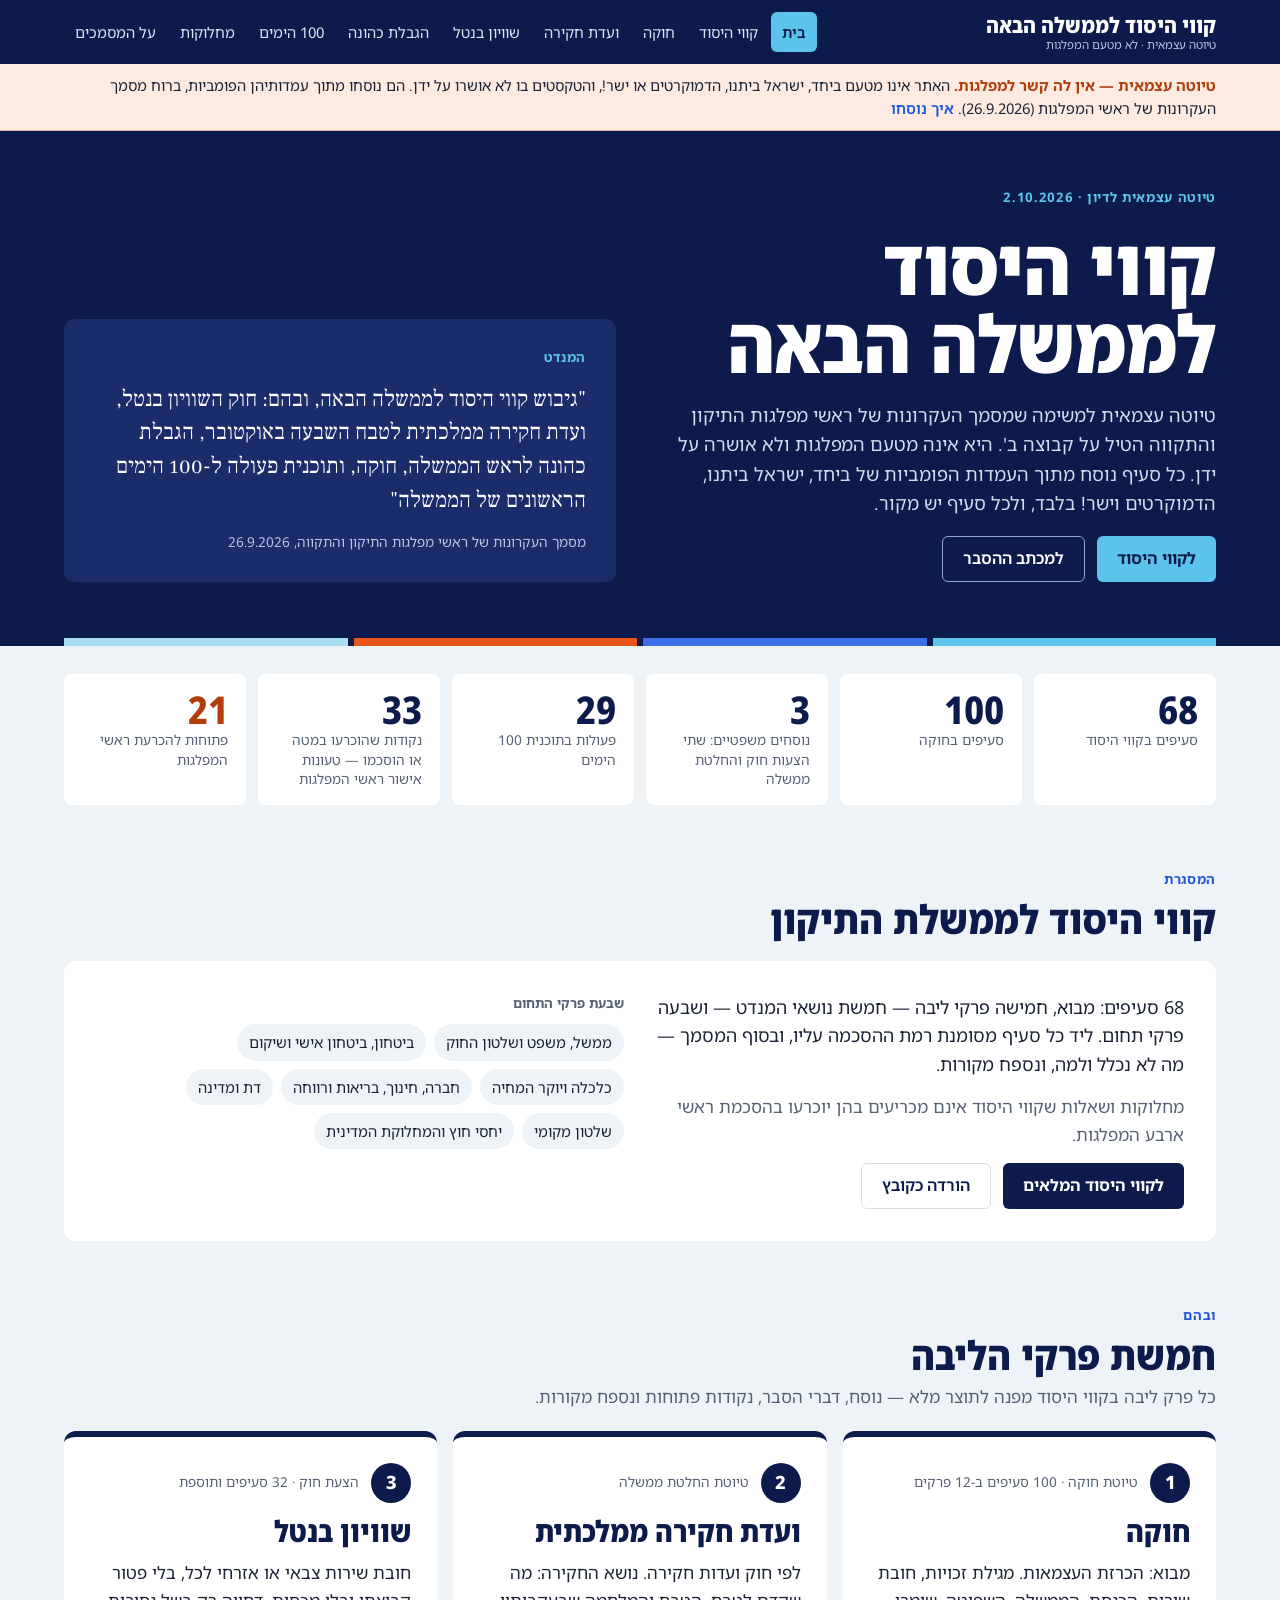
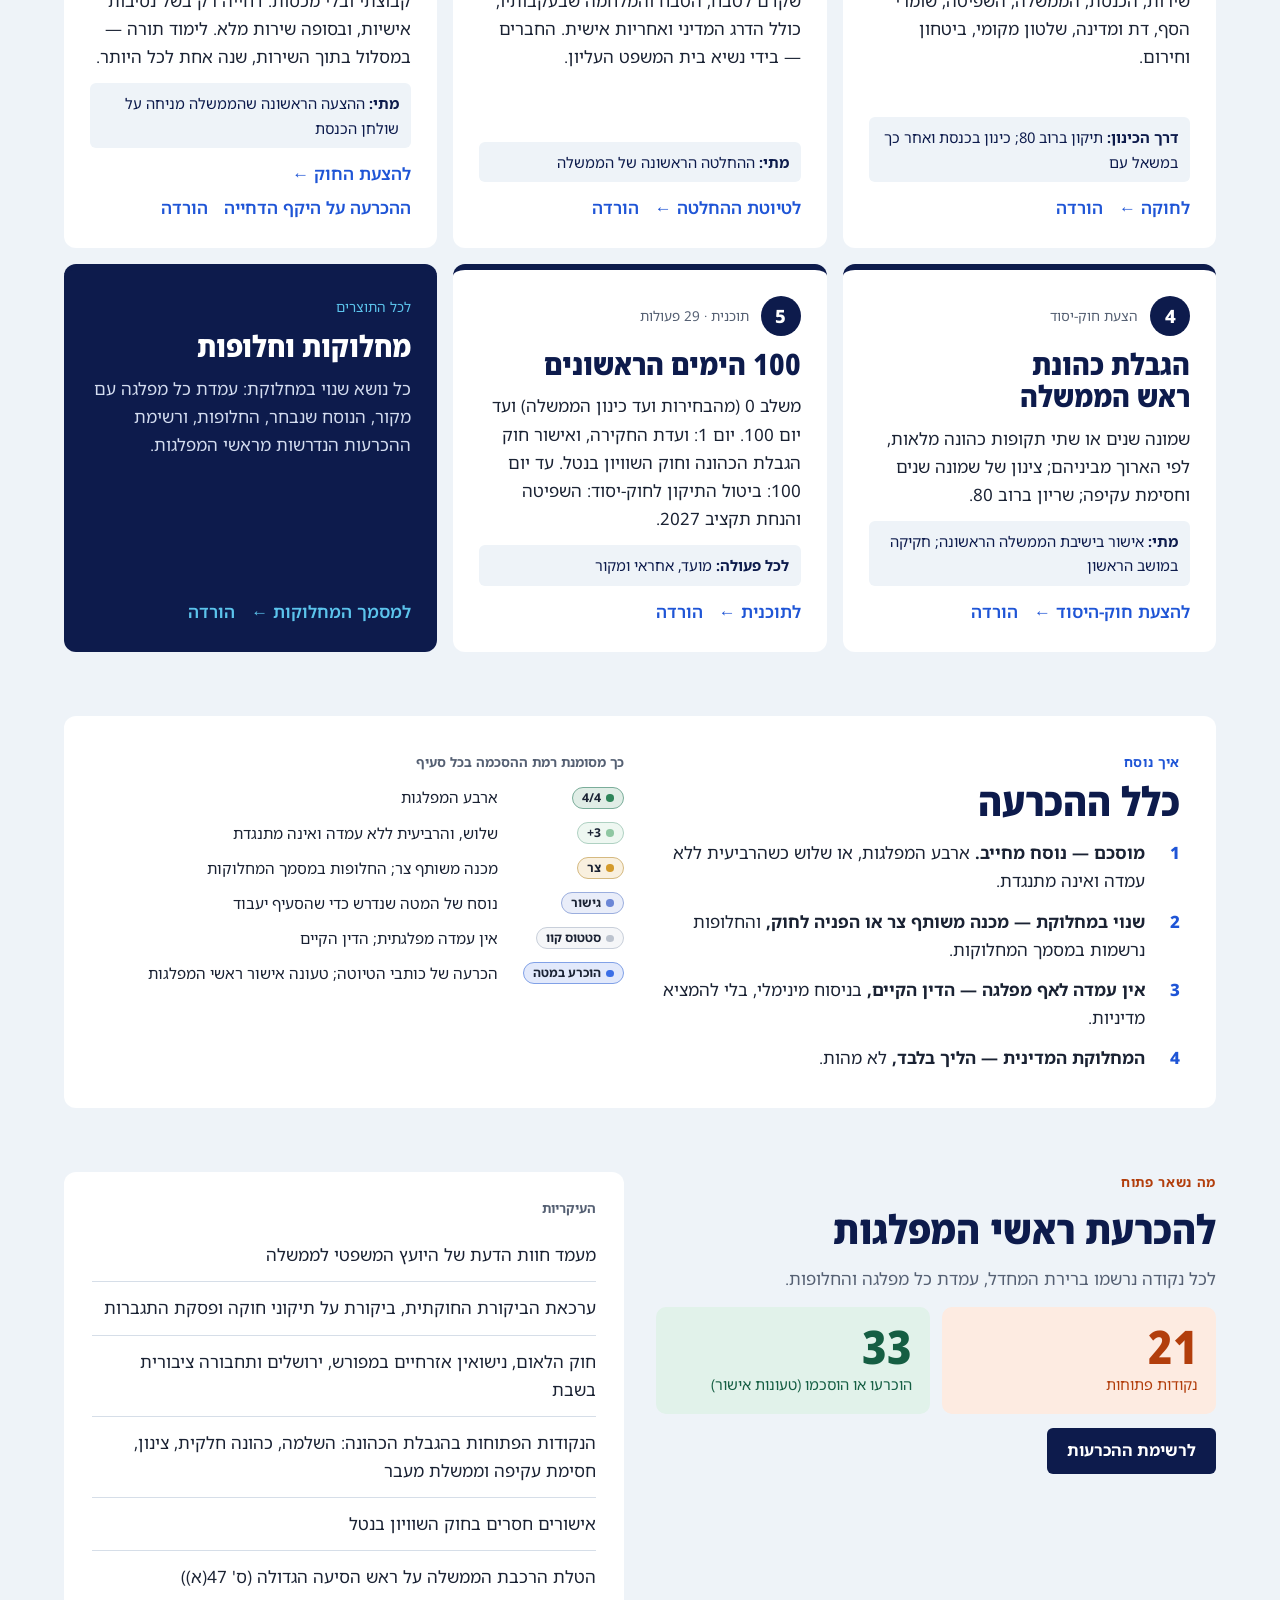
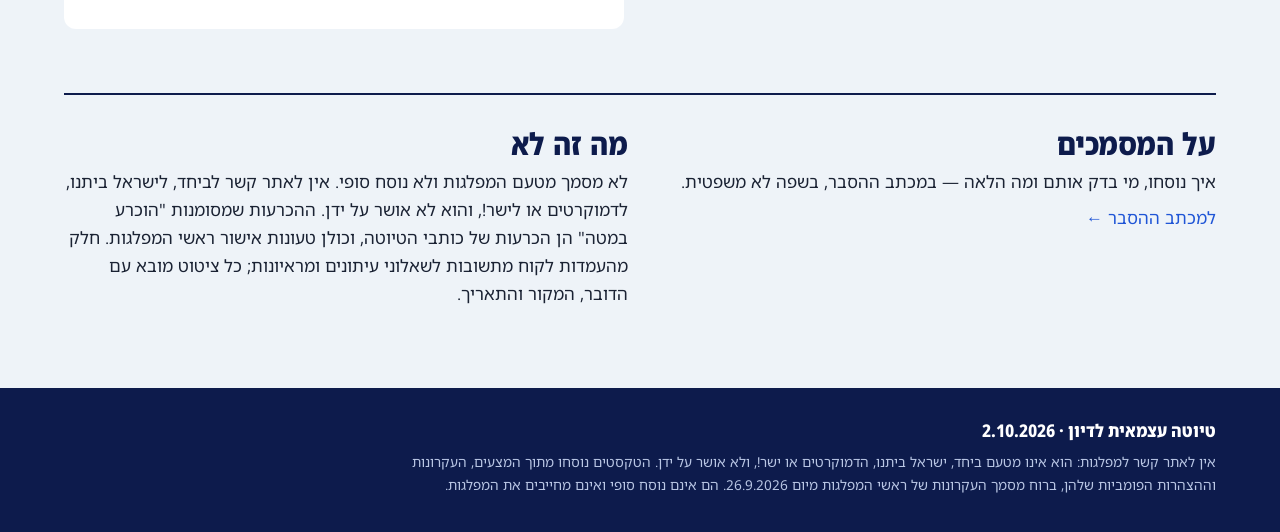
==== commit f3885ea8: "עריכה לקורא חיצוני: הסרת הערות עבודה פנימיות מכל המסמכים - הוסרו מספרי שלבים, מספרי גרסאות, יומני שי" ====
--- a/index.html
+++ b/index.html
@@ -12,7 +12,7 @@
 <header class="topbar"><div class="topbar-inner"><a class="brand" href="index.html"><b>קווי היסוד לממשלה הבאה</b><span>טיוטה עצמאית · לא מטעם המפלגות</span></a><nav class="nav" aria-label="ניווט ראשי"><a href="index.html" aria-current="page">בית</a><a href="guidelines.html">קווי היסוד</a><a href="constitution.html">חוקה</a><a href="inquiry.html">ועדת חקירה</a><a href="equal-burden.html">שוויון בנטל</a><a href="term-limits.html">הגבלת כהונה</a><a href="100-days.html">100 הימים</a><a href="disputes.html">מחלוקות</a><a href="letter.html">על המסמכים</a></nav></div></header>
 <div class="notice" role="note"><div class="wrap"><b>טיוטה עצמאית — אין לה קשר למפלגות.</b> האתר אינו מטעם ביחד, ישראל ביתנו, הדמוקרטים או ישר!, והטקסטים בו לא אושרו על ידן. הם נוסחו מתוך עמדותיהן הפומביות, ברוח מסמך העקרונות של ראשי המפלגות (26.9.2026). <a href="letter.html">איך נוסחו</a></div></div>
 <main id="content" tabindex="-1"><section class="hero"><div class="wrap hero-grid">
-<div class="hero-text"><span class="kicker">טיוטה עצמאית לדיון · 1.10.2026</span>
+<div class="hero-text"><span class="kicker">טיוטה עצמאית לדיון · 2.10.2026</span>
 <h1>קווי היסוד<br>לממשלה הבאה</h1>
 <p>טיוטה עצמאית למשימה שמסמך העקרונות של ראשי מפלגות התיקון והתקווה הטיל על קבוצה ב'. היא אינה מטעם המפלגות ולא אושרה על ידן. כל סעיף נוסח מתוך העמדות הפומביות של ביחד, ישראל ביתנו, הדמוקרטים וישר! בלבד, ולכל סעיף יש מקור.</p>
 <div class="actions"><a class="btn btn-sky" href="guidelines.html">לקווי היסוד</a><a class="btn btn-ghost" href="letter.html">למכתב ההסבר</a></div></div>
@@ -72,6 +72,6 @@
 <div><h2>מה זה לא</h2><p>לא מסמך מטעם המפלגות ולא נוסח סופי. אין לאתר קשר לביחד, לישראל ביתנו, לדמוקרטים או לישר!, והוא לא אושר על ידן. ההכרעות שמסומנות "הוכרע במטה" הן הכרעות של כותבי הטיוטה, וכולן טעונות אישור ראשי המפלגות. חלק מהעמדות לקוח מתשובות לשאלוני עיתונים ומראיונות; כל ציטוט מובא עם הדובר, המקור והתאריך.</p></div>
 </section>
 </div></main>
-<footer class="site-footer"><div class="wrap"><b>טיוטה עצמאית לדיון · 1.10.2026</b><p>אין לאתר קשר למפלגות: הוא אינו מטעם ביחד, ישראל ביתנו, הדמוקרטים או ישר!, ולא אושר על ידן. הטקסטים נוסחו מתוך המצעים, העקרונות וההצהרות הפומביות שלהן, ברוח מסמך העקרונות של ראשי המפלגות מיום 26.9.2026. הם אינם נוסח סופי ואינם מחייבים את המפלגות.</p></div></footer>
+<footer class="site-footer"><div class="wrap"><b>טיוטה עצמאית לדיון · 2.10.2026</b><p>אין לאתר קשר למפלגות: הוא אינו מטעם ביחד, ישראל ביתנו, הדמוקרטים או ישר!, ולא אושר על ידן. הטקסטים נוסחו מתוך המצעים, העקרונות וההצהרות הפומביות שלהן, ברוח מסמך העקרונות של ראשי המפלגות מיום 26.9.2026. הם אינם נוסח סופי ואינם מחייבים את המפלגות.</p></div></footer>
 </body>
 </html>
--- a/assets/style.css
+++ b/assets/style.css
@@ -259,6 +259,7 @@
 .legal p.sec strong a { color: inherit; }
 .legal p.sec strong a:hover { color: var(--accent); text-decoration: none; }
 .legal .preamble { font-family: var(--serif); font-size: 1.1rem; }
+@media (max-width: 560px) { .legal p.sec { text-align: start; } } /* justified text leaves wide gaps on a narrow column */
 
 /* tables */
 .table-wrap { overflow-x: auto; margin: 0 0 1.4em; border: 1px solid var(--line); border-radius: 8px; background: var(--surface); }
@@ -318,6 +319,13 @@
 .cell { width: 18px; height: 18px; border-radius: 3px; display: block; background: linear-gradient(135deg, var(--c1) 0 50%, var(--c2) 50% 100%); box-shadow: inset 0 0 0 1px color-mix(in srgb, var(--fg) 8%, transparent); transition: opacity .15s, transform .15s; }
 .cell:hover, .cell:focus-visible { transform: scale(1.25); text-decoration: none; }
 .cell.off { opacity: 0.15; }
+/* phones: the map folds away, and its squares grow to the 24 px minimum touch target */
+.map-fold > summary { display: none; }
+@media (max-width: 640px) {
+  .map-fold > summary { display: list-item; cursor: pointer; color: var(--accent); font-weight: 600; font-size: 0.92rem; }
+  .map-fold[open] > summary { margin-bottom: 8px; }
+}
+@media (max-width: 640px), (pointer: coarse) { .cell { width: 24px; height: 24px; } }
 .flash { background: var(--accent-soft) !important; border-radius: 6px; box-shadow: 0 0 0 6px var(--accent-soft); }
 @media (prefers-reduced-motion: no-preference) { [data-item], .decisions li { transition: background-color .8s, box-shadow .8s; } html { scroll-behavior: smooth; } }
 
